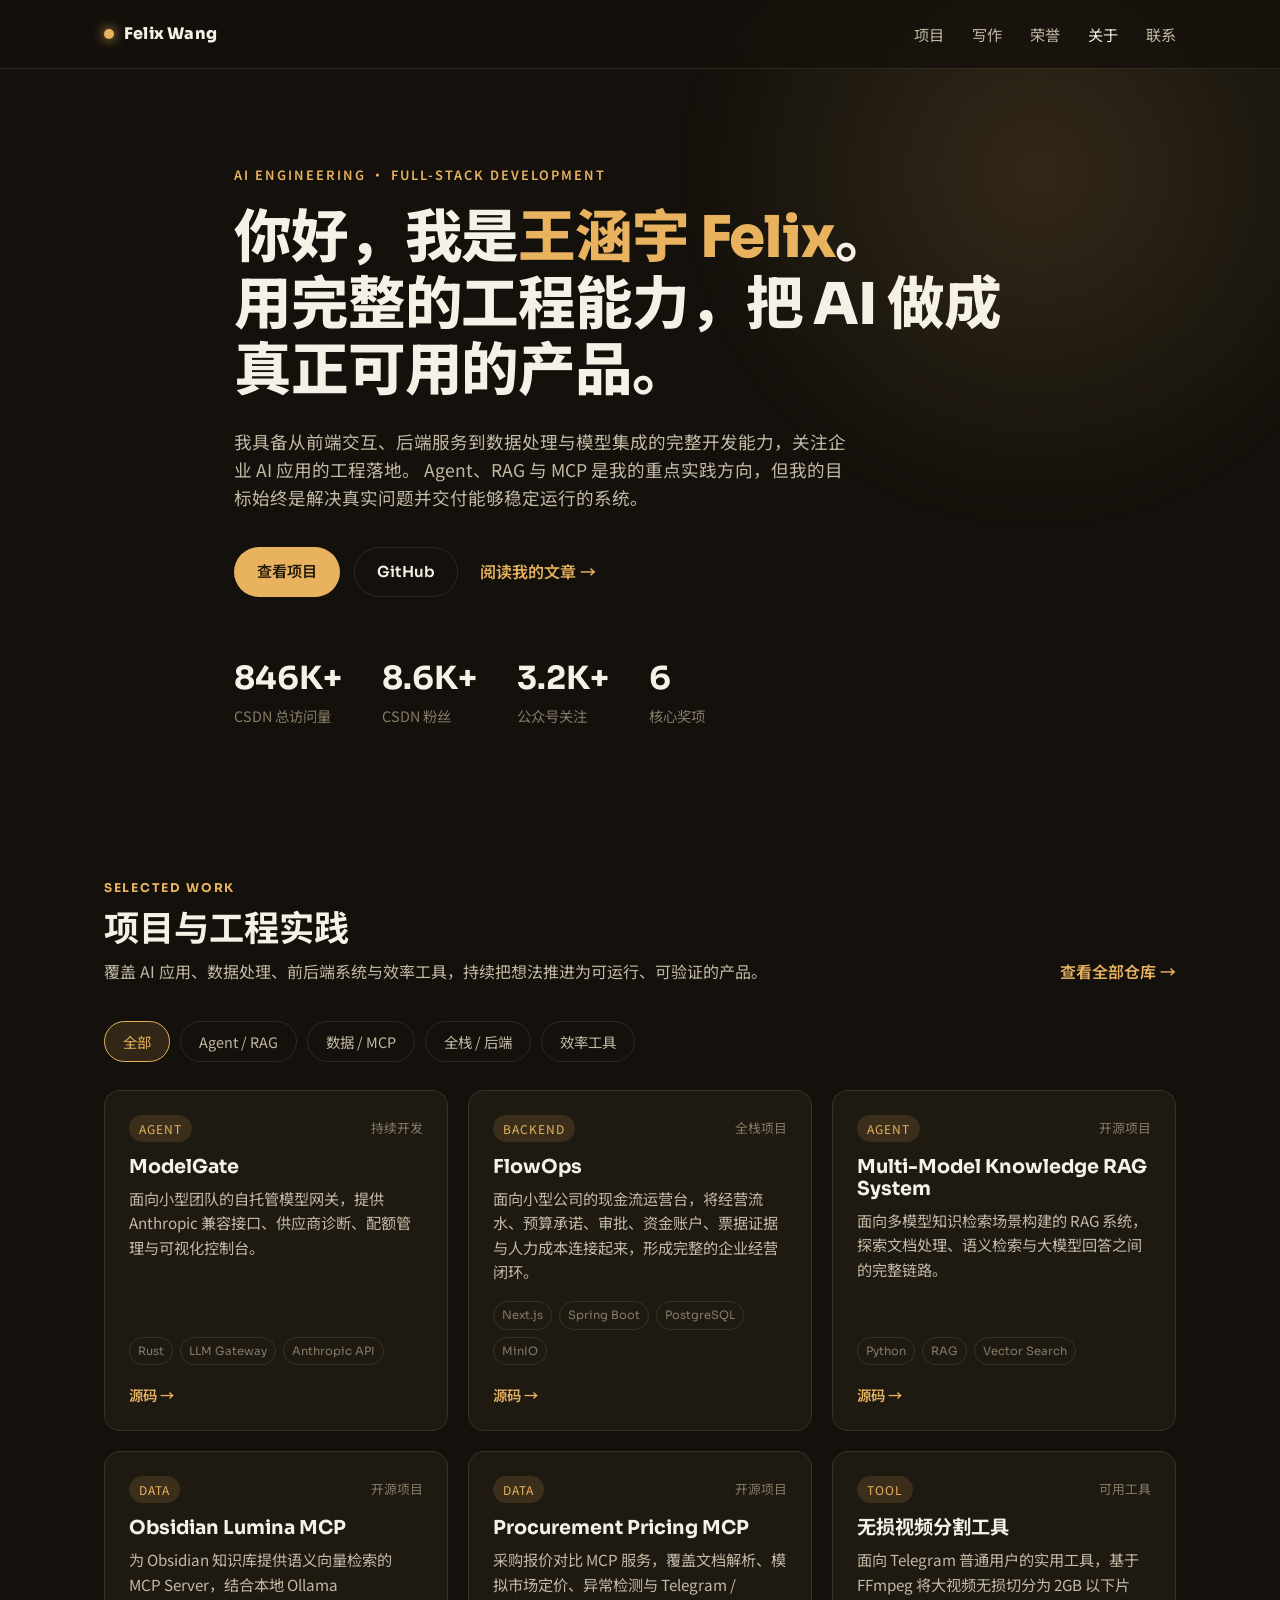
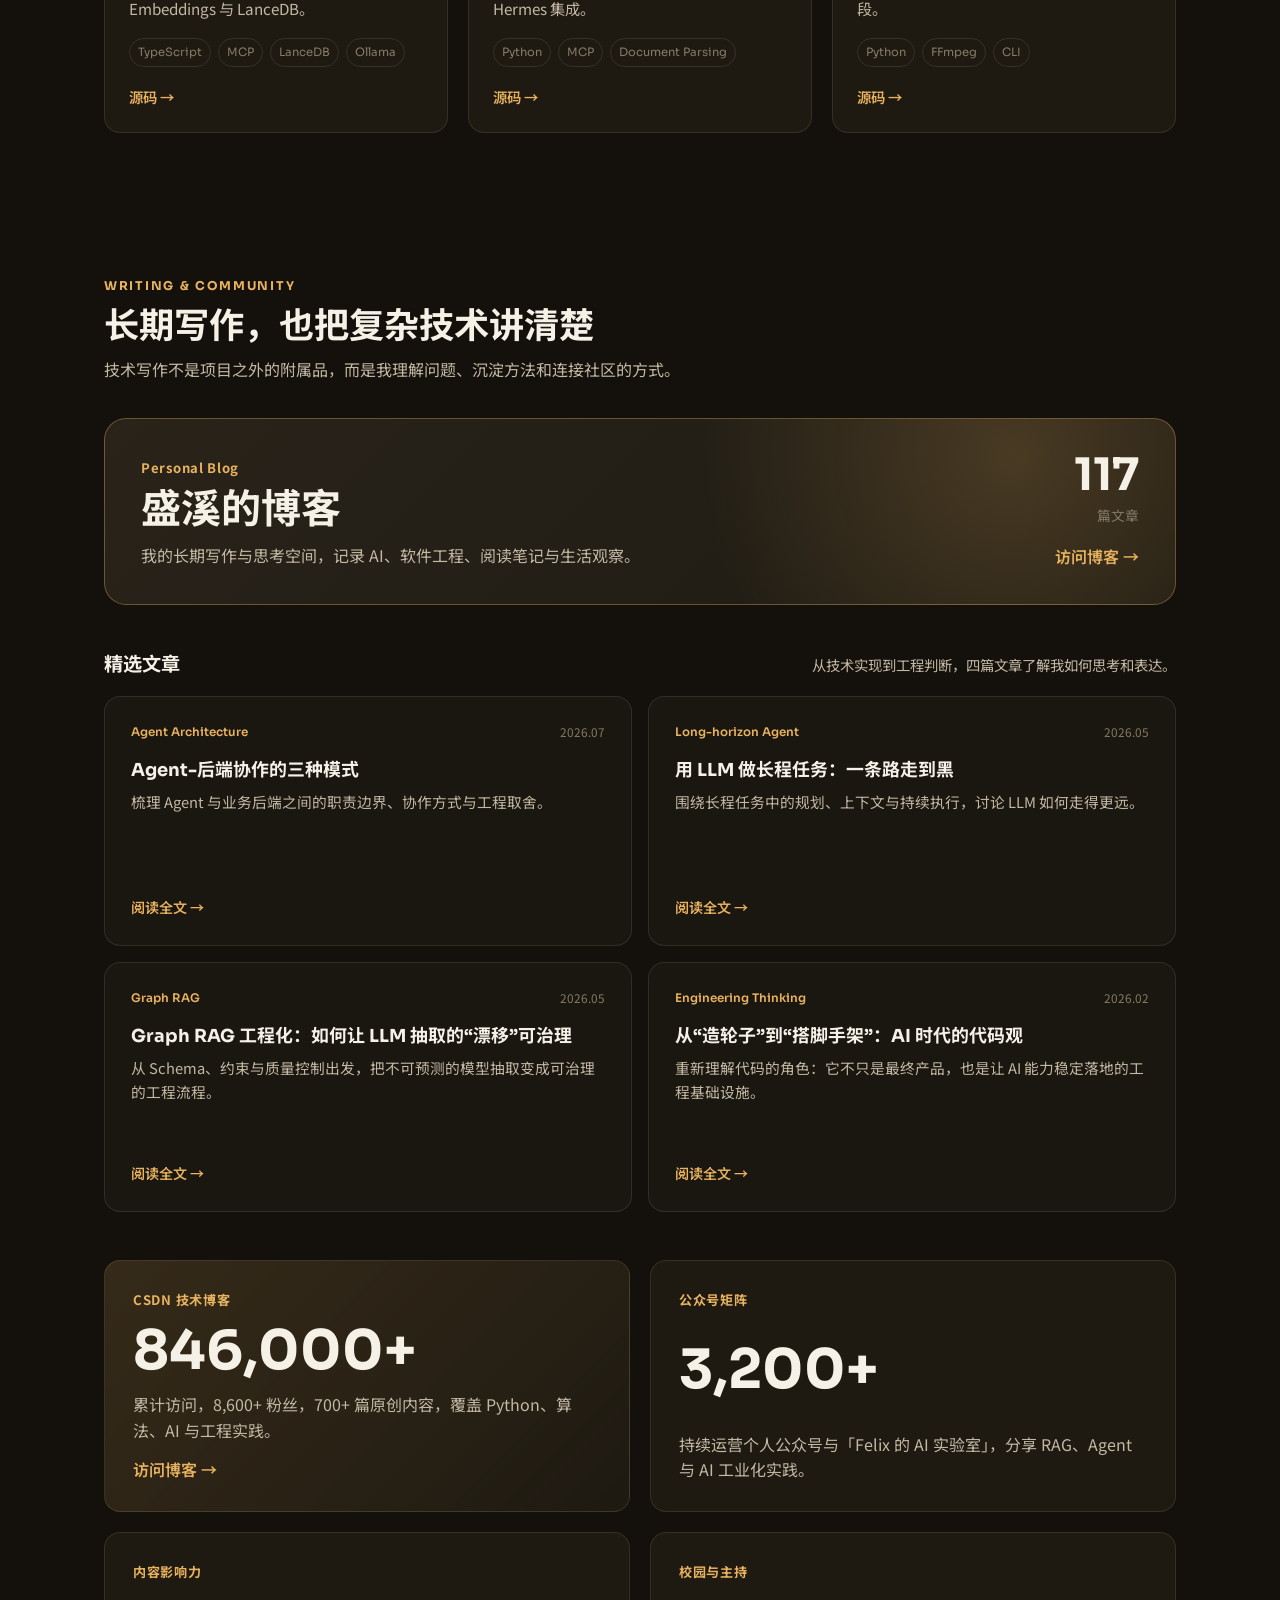
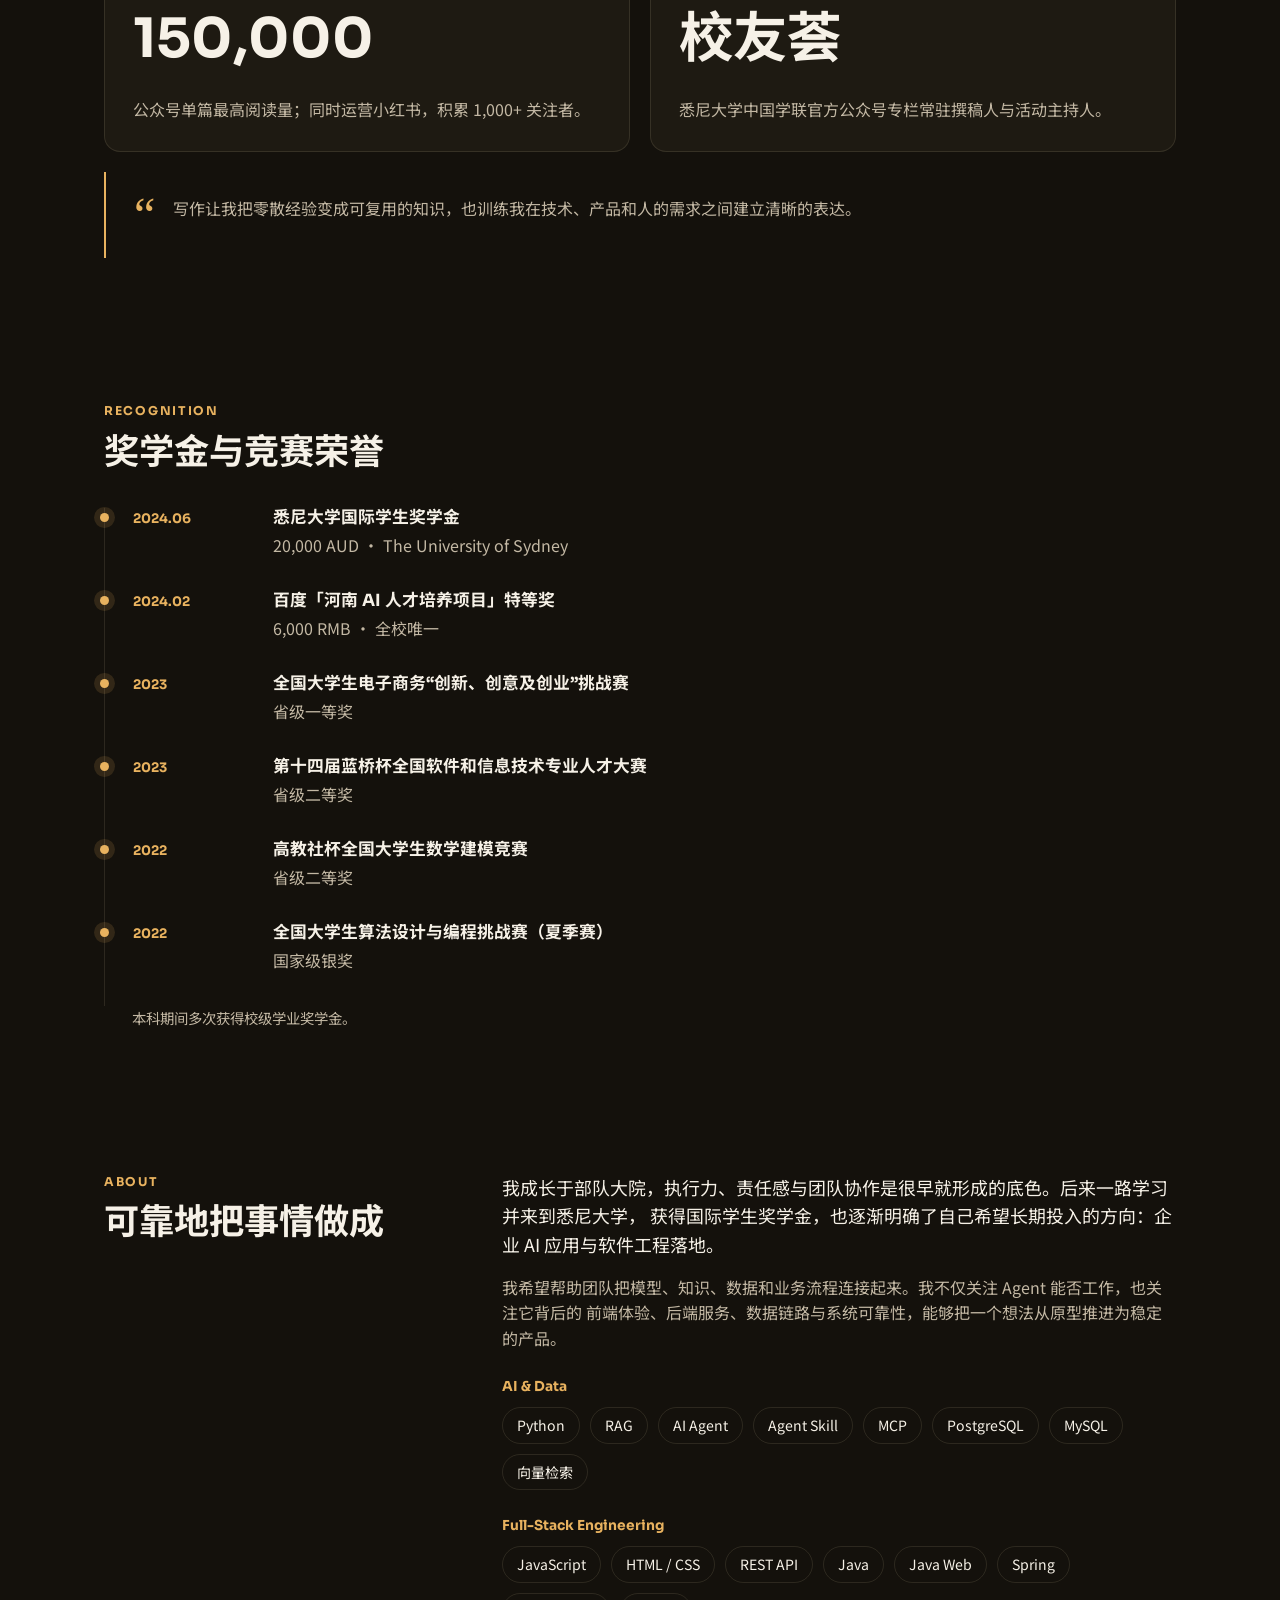
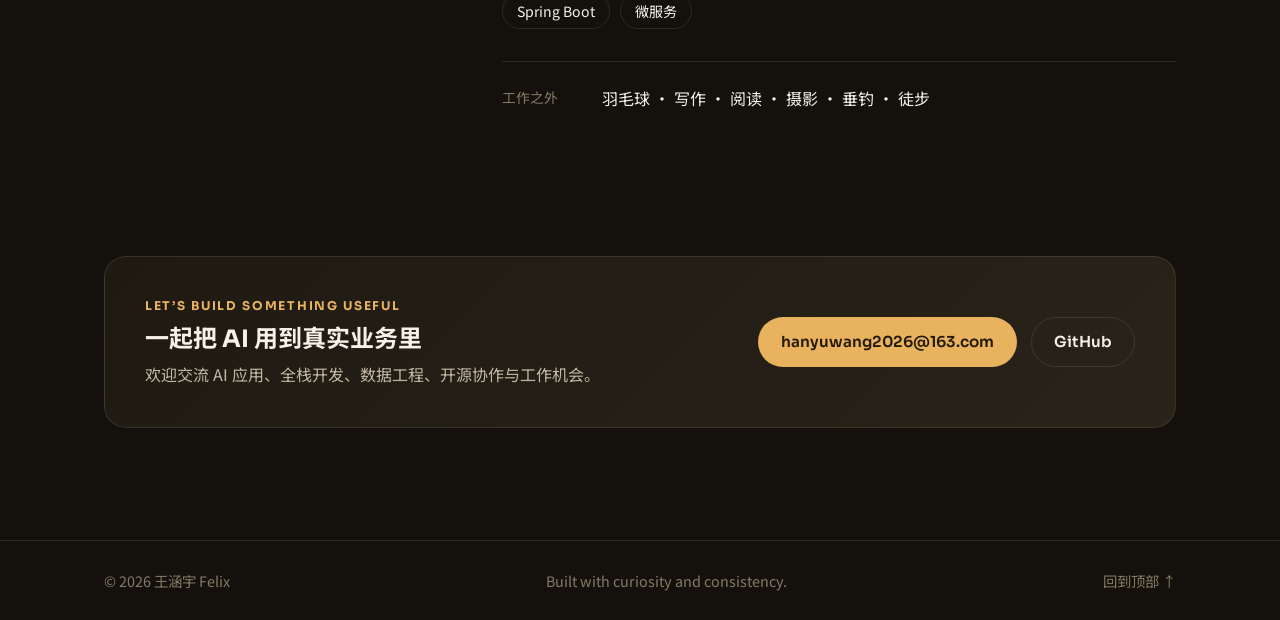
==== index.html @ 4cee93c0 "Create personal portfolio" ====
<!DOCTYPE html>
<html lang="zh-CN">
<head>
  <meta charset="UTF-8" />
  <meta name="viewport" content="width=device-width, initial-scale=1.0" />
  <title>王涵宇 Felix · AI 应用与全栈工程</title>
  <meta name="description" content="王涵宇（Felix）的个人作品集：以完整的前后端工程能力，将 AI、数据与业务需求落地为可靠、可用的产品。" />
  <meta name="color-scheme" content="dark" />
  <link rel="preconnect" href="https://fonts.googleapis.com" />
  <link rel="preconnect" href="https://fonts.gstatic.com" crossorigin />
  <link href="https://fonts.googleapis.com/css2?family=Sora:wght@400;600;700;800&family=Noto+Sans+SC:wght@400;500;700&display=swap" rel="stylesheet" />
  <link rel="stylesheet" href="styles.css" />
</head>

<body>
  <div class="bg-glow" aria-hidden="true"></div>

  <header class="site-header" id="top">
    <div class="container header-inner">
      <a class="brand" href="#top" aria-label="返回首页">
        <span class="brand-dot"></span>
        Felix Wang
      </a>
      <nav class="nav" id="nav">
        <a href="#projects" data-nav="projects">项目</a>
        <a href="#writing" data-nav="writing">写作</a>
        <a href="#awards" data-nav="awards">荣誉</a>
        <a href="#about" data-nav="about">关于</a>
        <a href="#contact" data-nav="contact">联系</a>
      </nav>
      <button class="nav-toggle" id="navToggle" aria-label="打开菜单" aria-expanded="false">
        <span></span><span></span><span></span>
      </button>
    </div>
  </header>

  <main>
    <section class="hero container">
      <p class="eyebrow">AI Engineering · Full-Stack Development</p>
      <h1 class="hero-title">
        你好，我是<span class="accent">王涵宇 Felix</span>。<br />
        用完整的工程能力，把 AI 做成真正可用的产品。
      </h1>
      <p class="hero-sub">
        我具备从前端交互、后端服务到数据处理与模型集成的完整开发能力，关注企业 AI 应用的工程落地。
        Agent、RAG 与 MCP 是我的重点实践方向，但我的目标始终是解决真实问题并交付能够稳定运行的系统。
      </p>
      <div class="hero-actions">
        <a class="btn btn-primary" href="#projects">查看项目</a>
        <a class="btn btn-ghost" href="https://github.com/felix-windsor" target="_blank" rel="noopener">GitHub</a>
        <a class="text-link" href="#writing">阅读我的文章 →</a>
      </div>
      <ul class="stats" data-profile-stats></ul>
    </section>

    <section class="section container" id="projects">
      <div class="section-head section-head-split">
        <div>
          <p class="section-kicker">Selected Work</p>
          <h2>项目与工程实践</h2>
          <p>覆盖 AI 应用、数据处理、前后端系统与效率工具，持续把想法推进为可运行、可验证的产品。</p>
        </div>
        <a class="text-link" href="https://github.com/felix-windsor?tab=repositories" target="_blank" rel="noopener">查看全部仓库 →</a>
      </div>
      <div class="filters" id="filters">
        <button class="filter is-active" data-filter="all">全部</button>
        <button class="filter" data-filter="agent">Agent / RAG</button>
        <button class="filter" data-filter="data">数据 / MCP</button>
        <button class="filter" data-filter="backend">全栈 / 后端</button>
        <button class="filter" data-filter="tool">效率工具</button>
      </div>
      <div class="project-grid" data-project-grid></div>
    </section>

    <section class="section container" id="writing">
      <div class="section-head">
        <p class="section-kicker">Writing & Community</p>
        <h2>长期写作，也把复杂技术讲清楚</h2>
        <p>技术写作不是项目之外的附属品，而是我理解问题、沉淀方法和连接社区的方式。</p>
      </div>
      <a class="blog-home-card" href="https://shengxi.xyz" target="_blank" rel="noopener">
        <div>
          <span class="impact-label">Personal Blog</span>
          <h3>盛溪的博客</h3>
          <p>我的长期写作与思考空间，记录 AI、软件工程、阅读笔记与生活观察。</p>
        </div>
        <div class="blog-home-meta">
          <strong>117</strong>
          <span>篇文章</span>
          <span class="text-link">访问博客 →</span>
        </div>
      </a>

      <div class="selected-writing">
        <div class="selected-writing-head">
          <h3>精选文章</h3>
          <p>从技术实现到工程判断，四篇文章了解我如何思考和表达。</p>
        </div>
        <div class="article-grid">
          <a class="article-card" href="https://shengxi.xyz/article/Agent-%E5%90%8E%E7%AB%AF%E5%8D%8F%E4%BD%9C%E7%9A%84%E4%B8%89%E7%A7%8D%E6%A8%A1%E5%BC%8F" target="_blank" rel="noopener">
            <div class="article-meta"><span>Agent Architecture</span><time>2026.07</time></div>
            <h3>Agent-后端协作的三种模式</h3>
            <p>梳理 Agent 与业务后端之间的职责边界、协作方式与工程取舍。</p>
            <span class="text-link">阅读全文 →</span>
          </a>
          <a class="article-card" href="https://shengxi.xyz/article/%E7%94%A8%20LLM%20%E5%81%9A%E9%95%BF%E7%A8%8B%E4%BB%BB%E5%8A%A1%EF%BC%9A%E4%B8%80%E6%9D%A1%E8%B7%AF%E8%B5%B0%E5%88%B0%E9%BB%91" target="_blank" rel="noopener">
            <div class="article-meta"><span>Long-horizon Agent</span><time>2026.05</time></div>
            <h3>用 LLM 做长程任务：一条路走到黑</h3>
            <p>围绕长程任务中的规划、上下文与持续执行，讨论 LLM 如何走得更远。</p>
            <span class="text-link">阅读全文 →</span>
          </a>
          <a class="article-card" href="https://shengxi.xyz/article/Graph%20RAG%20%E5%B7%A5%E7%A8%8B%E5%8C%96%EF%BD%9C%E5%A6%82%E4%BD%95%E8%AE%A9%20LLM%20%E6%8A%BD%E5%8F%96%E7%9A%84%22%E6%BC%82%E7%A7%BB%22%E5%8F%AF%E6%B2%BB%E7%90%86" target="_blank" rel="noopener">
            <div class="article-meta"><span>Graph RAG</span><time>2026.05</time></div>
            <h3>Graph RAG 工程化：如何让 LLM 抽取的“漂移”可治理</h3>
            <p>从 Schema、约束与质量控制出发，把不可预测的模型抽取变成可治理的工程流程。</p>
            <span class="text-link">阅读全文 →</span>
          </a>
          <a class="article-card" href="https://shengxi.xyz/article/%E4%BB%8E%22%E9%80%A0%E8%BD%AE%E5%AD%90%22%E5%88%B0%22%E6%90%AD%E8%84%9A%E6%89%8B%E6%9E%B6%22%EF%BC%9AAI%20%E6%97%B6%E4%BB%A3%E4%B8%8B%E6%88%91%E5%AF%B9%E4%BB%A3%E7%A0%81%E6%9C%AC%E8%B4%A8%E7%9A%84%E8%AE%A4%E7%9F%A5%E9%87%8D%E6%9E%84" target="_blank" rel="noopener">
            <div class="article-meta"><span>Engineering Thinking</span><time>2026.02</time></div>
            <h3>从“造轮子”到“搭脚手架”：AI 时代的代码观</h3>
            <p>重新理解代码的角色：它不只是最终产品，也是让 AI 能力稳定落地的工程基础设施。</p>
            <span class="text-link">阅读全文 →</span>
          </a>
        </div>
      </div>

      <div class="impact-grid">
        <a class="impact-card featured" href="https://blog.csdn.net/m0_62574889" target="_blank" rel="noopener">
          <span class="impact-label">CSDN 技术博客</span>
          <strong>846,000+</strong>
          <p>累计访问，8,600+ 粉丝，700+ 篇原创内容，覆盖 Python、算法、AI 与工程实践。</p>
          <span class="text-link">访问博客 →</span>
        </a>
        <article class="impact-card">
          <span class="impact-label">公众号矩阵</span>
          <strong>3,200+</strong>
          <p>持续运营个人公众号与「Felix 的 AI 实验室」，分享 RAG、Agent 与 AI 工业化实践。</p>
        </article>
        <article class="impact-card">
          <span class="impact-label">内容影响力</span>
          <strong>150,000</strong>
          <p>公众号单篇最高阅读量；同时运营小红书，积累 1,000+ 关注者。</p>
        </article>
        <article class="impact-card">
          <span class="impact-label">校园与主持</span>
          <strong>校友荟</strong>
          <p>悉尼大学中国学联官方公众号专栏常驻撰稿人与活动主持人。</p>
        </article>
      </div>
      <div class="note-card">
        <span class="note-mark">“</span>
        <p>写作让我把零散经验变成可复用的知识，也训练我在技术、产品和人的需求之间建立清晰的表达。</p>
      </div>
    </section>

    <section class="section container" id="awards">
      <div class="section-head">
        <p class="section-kicker">Recognition</p>
        <h2>奖学金与竞赛荣誉</h2>
      </div>
      <ol class="timeline">
        <li>
          <time>2024.06</time>
          <div><h3>悉尼大学国际学生奖学金</h3><p>20,000 AUD · The University of Sydney</p></div>
        </li>
        <li>
          <time>2024.02</time>
          <div><h3>百度「河南 AI 人才培养项目」特等奖</h3><p>6,000 RMB · 全校唯一</p></div>
        </li>
        <li>
          <time>2023</time>
          <div><h3>全国大学生电子商务“创新、创意及创业”挑战赛</h3><p>省级一等奖</p></div>
        </li>
        <li>
          <time>2023</time>
          <div><h3>第十四届蓝桥杯全国软件和信息技术专业人才大赛</h3><p>省级二等奖</p></div>
        </li>
        <li>
          <time>2022</time>
          <div><h3>高教社杯全国大学生数学建模竞赛</h3><p>省级二等奖</p></div>
        </li>
        <li>
          <time>2022</time>
          <div><h3>全国大学生算法设计与编程挑战赛（夏季赛）</h3><p>国家级银奖</p></div>
        </li>
      </ol>
      <p class="timeline-footnote">本科期间多次获得校级学业奖学金。</p>
    </section>

    <section class="section container" id="about">
      <div class="about-layout">
        <div class="section-head about-heading">
          <p class="section-kicker">About</p>
          <h2>可靠地把事情做成</h2>
        </div>
        <div class="about-body">
          <p class="about-lead">
            我成长于部队大院，执行力、责任感与团队协作是很早就形成的底色。后来一路学习并来到悉尼大学，
            获得国际学生奖学金，也逐渐明确了自己希望长期投入的方向：企业 AI 应用与软件工程落地。
          </p>
          <p>
            我希望帮助团队把模型、知识、数据和业务流程连接起来。我不仅关注 Agent 能否工作，也关注它背后的
            前端体验、后端服务、数据链路与系统可靠性，能够把一个想法从原型推进为稳定的产品。
          </p>
          <div class="skill-group">
            <h3>AI & Data</h3>
            <ul class="tags">
              <li>Python</li><li>RAG</li><li>AI Agent</li><li>Agent Skill</li><li>MCP</li>
              <li>PostgreSQL</li><li>MySQL</li><li>向量检索</li>
            </ul>
          </div>
          <div class="skill-group">
            <h3>Full-Stack Engineering</h3>
            <ul class="tags">
              <li>JavaScript</li><li>HTML / CSS</li><li>REST API</li><li>Java</li><li>Java Web</li>
              <li>Spring</li><li>Spring Boot</li><li>微服务</li>
            </ul>
          </div>
          <div class="hobbies">
            <span>工作之外</span>
            <p>羽毛球 · 写作 · 阅读 · 摄影 · 垂钓 · 徒步</p>
          </div>
        </div>
      </div>
    </section>

    <section class="section container" id="contact">
      <div class="contact-card">
        <div>
          <p class="section-kicker">Let’s build something useful</p>
          <h2>一起把 AI 用到真实业务里</h2>
          <p>欢迎交流 AI 应用、全栈开发、数据工程、开源协作与工作机会。</p>
        </div>
        <div class="contact-actions">
          <button class="btn btn-primary" data-copy="hanyuwang2026@163.com">hanyuwang2026@163.com</button>
          <a class="btn btn-ghost" href="https://github.com/felix-windsor" target="_blank" rel="noopener">GitHub</a>
        </div>
      </div>
    </section>
  </main>

  <footer class="site-footer">
    <div class="container">
      <span>© <span id="year"></span> 王涵宇 Felix</span>
      <span>Built with curiosity and consistency.</span>
      <a href="#top">回到顶部 ↑</a>
    </div>
  </footer>
  <script src="data/content.js"></script>
  <script src="script.js"></script>
</body>
</html>
---- styles.css ----
/* ============================================================
   样式表 styles.css  ·  暖炭黑 + 琥珀金 主题
   ------------------------------------------------------------
   想换主色？只改 :root 里的 --accent 一处即可，全站跟着变。
   结构：
     1. 设计令牌（CSS 变量）
     2. 基础重置
     3. 布局容器
     4. 顶部导航
     5. Hero 首屏
     6. 通用区块 / 按钮
     7. 项目卡片 + 筛选
     8. 关于 / 联系 / 页脚
     9. 载入动画 + 响应式
   ============================================================ */

/* ---------- 1. 设计令牌 ---------- */
:root {
  /* 背景：暖炭黑三层，越往上越亮 */
  --bg:        #14110c;
  --surface:   #1e1a12;
  --surface-2: #29231a;

  /* 文字：偏暖的中性色 */
  --text:   #f6f1e7;
  --muted:  #c3b8a4;
  --faint:  #857a66;

  /* 主色：琥珀金（想换风格改这两行就行，比如靛紫 #a78bfa / 森绿 #4ade80） */
  --accent:      #e8b25f;
  --accent-hi:   #f5cd8a;   /* 悬停时更亮的金 */
  --accent-soft: rgba(232, 178, 95, 0.14);
  --on-accent:   #241a08;   /* 金色按钮上的深色文字 */

  /* 次强调：暖砖红，做点缀 */
  --rose: #e07a5f;

  /* 描边 */
  --border: rgba(230, 210, 170, 0.12);

  /* 圆角 */
  --r-sm: 10px;
  --r-md: 16px;
  --r-lg: 22px;

  /* 统一动画曲线 */
  --ease: cubic-bezier(0.22, 1, 0.36, 1);
  --dur: 260ms;

  --max: 1120px;

  --font-display: "Sora", "Noto Sans SC", sans-serif;
  --font-body: "Noto Sans SC", "Sora", system-ui, sans-serif;
}

/* ---------- 2. 基础重置 ---------- */
* { box-sizing: border-box; margin: 0; padding: 0; }

html { scroll-behavior: smooth; }

body {
  font-family: var(--font-body);
  background: var(--bg);
  color: var(--text);
  line-height: 1.6;
  -webkit-font-smoothing: antialiased;
  overflow-x: hidden;
}

a { color: inherit; text-decoration: none; }
h1, h2, h3 { font-family: var(--font-display); line-height: 1.15; font-weight: 700; }
button { font: inherit; }
code {
  font-family: ui-monospace, "SF Mono", Menlo, monospace;
  background: var(--surface-2);
  padding: 2px 7px;
  border-radius: 6px;
  font-size: 0.85em;
  color: var(--accent);
}

/* 背景发光装饰：一团暖金渐变浮在右上，营造氛围 */
.bg-glow {
  position: fixed;
  top: -25%;
  right: -12%;
  left: auto;
  width: 62vw;
  height: 62vw;
  background: radial-gradient(circle, rgba(232, 178, 95, 0.15), transparent 62%);
  pointer-events: none;
  z-index: -1;
  filter: blur(20px);
}

/* ---------- 3. 布局容器 ---------- */
.container {
  width: 100%;
  max-width: var(--max);
  margin: 0 auto;
  padding-left: 24px;
  padding-right: 24px;
}

/* ---------- 4. 顶部导航 ---------- */
.site-header {
  position: sticky;
  top: 0;
  z-index: 50;
  backdrop-filter: blur(12px);
  background: rgba(20, 17, 12, 0.72);
  border-bottom: 1px solid var(--border);
}
.header-inner {
  display: flex;
  align-items: center;
  justify-content: space-between;
  height: 68px;
}
.brand {
  display: inline-flex;
  align-items: center;
  gap: 10px;
  font-family: var(--font-display);
  font-weight: 800;
  letter-spacing: 0.2px;
}
.brand-dot {
  width: 10px; height: 10px;
  border-radius: 50%;
  background: var(--accent);
  box-shadow: 0 0 12px var(--accent);
}
.nav { display: flex; gap: 28px; }
.nav a {
  color: var(--muted);
  font-size: 0.95rem;
  transition: color var(--dur) var(--ease);
}
.nav a:hover,
.nav a.is-active { color: var(--text); }

.nav-toggle {
  display: none;
  flex-direction: column;
  gap: 5px;
  background: none;
  border: 0;
  cursor: pointer;
  padding: 6px;
}
.nav-toggle span {
  width: 24px; height: 2px;
  background: var(--text);
  transition: var(--dur) var(--ease);
}

/* ---------- 5. Hero 首屏 ---------- */
.hero {
  padding-top: 96px;
  padding-bottom: 80px;
  max-width: 860px;
}
.eyebrow {
  color: var(--accent);
  font-weight: 600;
  letter-spacing: 2px;
  text-transform: uppercase;
  font-size: 0.8rem;
  margin-bottom: 20px;
}
.hero-title {
  font-size: clamp(2.2rem, 6vw, 3.6rem);
  font-weight: 800;
  letter-spacing: -0.02em;
}
.hero-title .accent { color: var(--accent); }
.hero-sub {
  color: var(--muted);
  font-size: 1.1rem;
  margin: 24px 0 34px;
  max-width: 620px;
}
.hero-actions { display: flex; gap: 14px; flex-wrap: wrap; }
.hero-actions .text-link { align-self: center; margin-left: 8px; }

/* 统计数字条 */
.stats {
  list-style: none;
  display: flex;
  gap: 40px;
  margin-top: 56px;
  flex-wrap: wrap;
}
.stats li { display: flex; flex-direction: column; }
.stats .num {
  font-family: var(--font-display);
  font-size: 2rem;
  font-weight: 700;
  color: var(--text);
}
.stats .label { color: var(--faint); font-size: 0.9rem; }

/* ---------- 6. 通用区块 / 按钮 ---------- */
.section { padding: 72px 24px; }
.section-head { margin-bottom: 36px; }
.section-head h2 { font-size: clamp(1.6rem, 4vw, 2.2rem); }
.section-head p { color: var(--muted); margin-top: 10px; }
.section-kicker {
  color: var(--accent) !important;
  font-family: var(--font-display);
  font-size: 0.76rem;
  font-weight: 700;
  letter-spacing: 1.7px;
  text-transform: uppercase;
  margin: 0 0 10px !important;
}
.section-head-split {
  display: flex;
  align-items: end;
  justify-content: space-between;
  gap: 28px;
}
.text-link {
  color: var(--accent);
  font-weight: 600;
  white-space: nowrap;
  transition: color var(--dur) var(--ease);
}
.text-link:hover { color: var(--accent-hi); }

.btn {
  display: inline-flex;
  align-items: center;
  justify-content: center;
  padding: 12px 22px;
  border-radius: 999px;
  font-family: var(--font-display);
  font-weight: 600;
  font-size: 0.95rem;
  cursor: pointer;
  border: 1px solid transparent;
  transition: transform var(--dur) var(--ease), background var(--dur) var(--ease), border-color var(--dur) var(--ease);
}
.btn:hover { transform: translateY(-2px); }
.btn-primary { background: var(--accent); color: var(--on-accent); }
.btn-primary:hover { background: var(--accent-hi); }
.btn-ghost { border-color: var(--border); color: var(--text); }
.btn-ghost:hover { border-color: var(--accent); color: var(--accent); }

/* ---------- 7. 项目卡片 + 筛选 ---------- */
.filters {
  display: flex;
  gap: 10px;
  flex-wrap: wrap;
  margin-bottom: 28px;
}
.filter {
  padding: 8px 18px;
  border-radius: 999px;
  background: transparent;
  border: 1px solid var(--border);
  color: var(--muted);
  font-family: var(--font-body);
  font-size: 0.9rem;
  cursor: pointer;
  transition: var(--dur) var(--ease);
}
.filter:hover { color: var(--text); border-color: var(--accent); }
.filter.is-active {
  background: var(--accent-soft);
  border-color: var(--accent);
  color: var(--accent);
}

.project-grid {
  display: grid;
  grid-template-columns: repeat(3, 1fr);
  gap: 20px;
}

.card {
  display: flex;
  flex-direction: column;
  background: var(--surface);
  border: 1px solid var(--border);
  border-radius: var(--r-md);
  padding: 24px;
  transition: transform var(--dur) var(--ease), border-color var(--dur) var(--ease), box-shadow var(--dur) var(--ease);
}
.card:hover {
  transform: translateY(-4px);
  border-color: rgba(232, 178, 95, 0.45);
  box-shadow: 0 12px 32px rgba(0, 0, 0, 0.4);
}
.card-top {
  display: flex;
  justify-content: space-between;
  align-items: center;
  margin-bottom: 14px;
}
.card-cat {
  font-size: 0.75rem;
  letter-spacing: 1px;
  text-transform: uppercase;
  color: var(--accent);
  background: var(--accent-soft);
  padding: 4px 10px;
  border-radius: 999px;
}
.card-status { font-size: 0.8rem; color: var(--faint); }
.card h3 { font-size: 1.2rem; margin-bottom: 8px; }
.card p { color: var(--muted); font-size: 0.95rem; flex-grow: 1; }
.card-stack {
  display: flex;
  flex-wrap: wrap;
  gap: 7px;
  list-style: none;
  margin-top: 18px;
}
.card-stack li {
  color: var(--faint);
  font-family: var(--font-display);
  font-size: 0.72rem;
  border: 1px solid var(--border);
  border-radius: 999px;
  padding: 4px 8px;
}
.card-links {
  display: flex;
  gap: 16px;
  margin-top: 18px;
  font-size: 0.9rem;
}
.card-links a {
  color: var(--accent);
  font-weight: 600;
  transition: color var(--dur) var(--ease);
}
.card-links a:hover { color: var(--accent-hi); }

.card.is-hidden { display: none; }

/* ---------- 8. 写作 / 荣誉 / 关于 / 联系 / 页脚 ---------- */
.blog-home-card {
  display: grid;
  grid-template-columns: 1fr auto;
  align-items: center;
  gap: 40px;
  margin-bottom: 48px;
  padding: 34px 36px;
  background:
    radial-gradient(circle at 85% 20%, rgba(232, 178, 95, 0.2), transparent 34%),
    linear-gradient(135deg, var(--surface-2), var(--surface));
  border: 1px solid rgba(232, 178, 95, 0.35);
  border-radius: var(--r-lg);
  transition: transform var(--dur) var(--ease), border-color var(--dur) var(--ease);
}
.blog-home-card:hover { transform: translateY(-3px); border-color: var(--accent); }
.blog-home-card h3 { font-size: clamp(1.7rem, 4vw, 2.5rem); margin: 8px 0 10px; }
.blog-home-card p { color: var(--muted); max-width: 650px; }
.blog-home-meta { display: grid; justify-items: end; min-width: 130px; }
.blog-home-meta strong { font-family: var(--font-display); font-size: 2.8rem; line-height: 1; }
.blog-home-meta > span:not(.text-link) { color: var(--faint); font-size: 0.86rem; margin: 6px 0 18px; }

.selected-writing { margin-bottom: 48px; }
.selected-writing-head {
  display: flex;
  align-items: end;
  justify-content: space-between;
  gap: 24px;
  margin-bottom: 20px;
}
.selected-writing-head h3 { font-size: 1.2rem; }
.selected-writing-head p { color: var(--muted); font-size: 0.9rem; }
.article-grid { display: grid; grid-template-columns: repeat(2, 1fr); gap: 16px; }
.article-card {
  display: flex;
  flex-direction: column;
  min-height: 250px;
  padding: 26px;
  background: rgba(30, 26, 18, 0.72);
  border: 1px solid var(--border);
  border-radius: var(--r-md);
  transition: transform var(--dur) var(--ease), border-color var(--dur) var(--ease);
}
.article-card:hover { transform: translateY(-3px); border-color: rgba(232, 178, 95, 0.5); }
.article-meta { display: flex; justify-content: space-between; gap: 14px; color: var(--faint); font-size: 0.74rem; }
.article-meta span { color: var(--accent); font-family: var(--font-display); font-weight: 600; }
.article-card h3 { font-size: 1.12rem; margin: 18px 0 10px; }
.article-card p { color: var(--muted); font-size: 0.92rem; flex-grow: 1; }
.article-card .text-link { margin-top: 22px; font-size: 0.88rem; }

.impact-grid {
  display: grid;
  grid-template-columns: repeat(2, 1fr);
  gap: 20px;
}
.impact-card {
  min-height: 220px;
  display: flex;
  flex-direction: column;
  justify-content: space-between;
  gap: 14px;
  padding: 28px;
  background: var(--surface);
  border: 1px solid var(--border);
  border-radius: var(--r-md);
  transition: transform var(--dur) var(--ease), border-color var(--dur) var(--ease);
}
.impact-card:hover { transform: translateY(-3px); border-color: rgba(232, 178, 95, 0.45); }
.impact-card.featured {
  background: linear-gradient(135deg, rgba(232, 178, 95, 0.16), var(--surface));
}
.impact-label { color: var(--accent); font-size: 0.82rem; font-weight: 700; letter-spacing: 0.7px; }
.impact-card strong { font-family: var(--font-display); font-size: clamp(2rem, 5vw, 3.4rem); line-height: 1; }
.impact-card p { color: var(--muted); }
.impact-card .text-link { margin-top: auto; }
.note-card {
  display: grid;
  grid-template-columns: auto 1fr;
  gap: 18px;
  align-items: start;
  margin-top: 20px;
  padding: 24px 28px;
  border-left: 2px solid var(--accent);
  color: var(--muted);
}
.note-mark { color: var(--accent); font-family: Georgia, serif; font-size: 3rem; line-height: 0.8; }

.timeline { list-style: none; max-width: 880px; }
.timeline li {
  display: grid;
  grid-template-columns: 110px 1fr;
  gap: 30px;
  position: relative;
  padding: 0 0 32px 28px;
  border-left: 1px solid var(--border);
}
.timeline li::before {
  content: "";
  position: absolute;
  left: -5px;
  top: 5px;
  width: 9px;
  height: 9px;
  border-radius: 50%;
  background: var(--accent);
  box-shadow: 0 0 0 6px var(--accent-soft);
}
.timeline time { color: var(--accent); font-family: var(--font-display); font-size: 0.82rem; font-weight: 700; }
.timeline h3 { font-size: 1.05rem; margin-bottom: 6px; }
.timeline p, .timeline-footnote { color: var(--muted); }
.timeline-footnote { font-size: 0.9rem; margin-left: 28px; }

.about-layout { display: grid; grid-template-columns: 0.75fr 1.55fr; gap: 72px; }
.about-heading { position: sticky; top: 112px; align-self: start; }
.about-body { max-width: 720px; }
.about-body p { color: var(--muted); margin-bottom: 16px; }
.about-body .about-lead { color: var(--text); font-size: 1.12rem; }
.skill-group { margin-top: 28px; }
.skill-group h3 { font-size: 0.86rem; color: var(--accent); margin-bottom: 12px; }
.tags {
  list-style: none;
  display: flex;
  gap: 10px;
  flex-wrap: wrap;
  margin-top: 8px;
}
.tags li {
  padding: 6px 14px;
  border: 1px solid var(--border);
  border-radius: 999px;
  font-size: 0.88rem;
  color: var(--text);
}
.hobbies {
  display: grid;
  grid-template-columns: 100px 1fr;
  margin-top: 32px;
  padding-top: 24px;
  border-top: 1px solid var(--border);
}
.hobbies span { color: var(--faint); font-size: 0.86rem; }
.hobbies p { color: var(--text); margin: 0; }

.contact-card {
  display: flex;
  justify-content: space-between;
  align-items: center;
  gap: 28px;
  flex-wrap: wrap;
  background: linear-gradient(135deg, var(--surface), var(--surface-2));
  border: 1px solid var(--border);
  border-radius: var(--r-lg);
  padding: 40px;
}
.contact-card h2 { margin-bottom: 8px; }
.contact-card p { color: var(--muted); }
.contact-actions { display: flex; gap: 14px; flex-wrap: wrap; }

.site-footer {
  border-top: 1px solid var(--border);
  padding: 28px 0;
  margin-top: 40px;
}
.site-footer .container {
  display: flex;
  justify-content: space-between;
  gap: 20px;
  color: var(--faint);
  font-size: 0.9rem;
}
.site-footer a:hover { color: var(--text); }

/* ---------- 9. 载入动画 + 响应式 ---------- */
@keyframes rise {
  from { opacity: 0; transform: translateY(16px); }
  to   { opacity: 1; transform: translateY(0); }
}
.hero > * { animation: rise 0.7s var(--ease) both; }
.hero .eyebrow    { animation-delay: 0.05s; }
.hero .hero-title { animation-delay: 0.15s; }
.hero .hero-sub   { animation-delay: 0.25s; }
.hero .hero-actions { animation-delay: 0.35s; }
.hero .stats      { animation-delay: 0.45s; }

@media (max-width: 900px) {
  .project-grid { grid-template-columns: repeat(2, 1fr); }
  .about-layout { grid-template-columns: 1fr; gap: 16px; }
  .about-heading { position: static; }
}

@media (max-width: 640px) {
  .nav {
    position: absolute;
    top: 68px; left: 0; right: 0;
    flex-direction: column;
    gap: 0;
    background: var(--surface);
    border-bottom: 1px solid var(--border);
    padding: 8px 24px;
    display: none;
  }
  .nav.is-open { display: flex; }
  .nav a { padding: 12px 0; }
  .nav-toggle { display: flex; }

  .project-grid { grid-template-columns: 1fr; }
  .impact-grid { grid-template-columns: 1fr; }
  .blog-home-card { grid-template-columns: 1fr; padding: 28px; }
  .blog-home-meta { justify-items: start; }
  .article-grid { grid-template-columns: 1fr; }
  .selected-writing-head { display: block; }
  .selected-writing-head p { margin-top: 8px; }
  .impact-card { min-height: 190px; }
  .section-head-split { display: block; }
  .section-head-split > .text-link { display: inline-block; margin-top: 18px; }
  .timeline li { grid-template-columns: 1fr; gap: 7px; padding-left: 22px; }
  .hobbies { grid-template-columns: 1fr; gap: 8px; }
  .contact-card { padding: 28px; }
  .stats { gap: 28px; }
  .hero-actions .text-link { width: 100%; margin: 4px 0 0; }
  .site-footer .container { flex-direction: column; }
}

@media (prefers-reduced-motion: reduce) {
  * { animation: none !important; transition: none !important; }
  html { scroll-behavior: auto; }
}
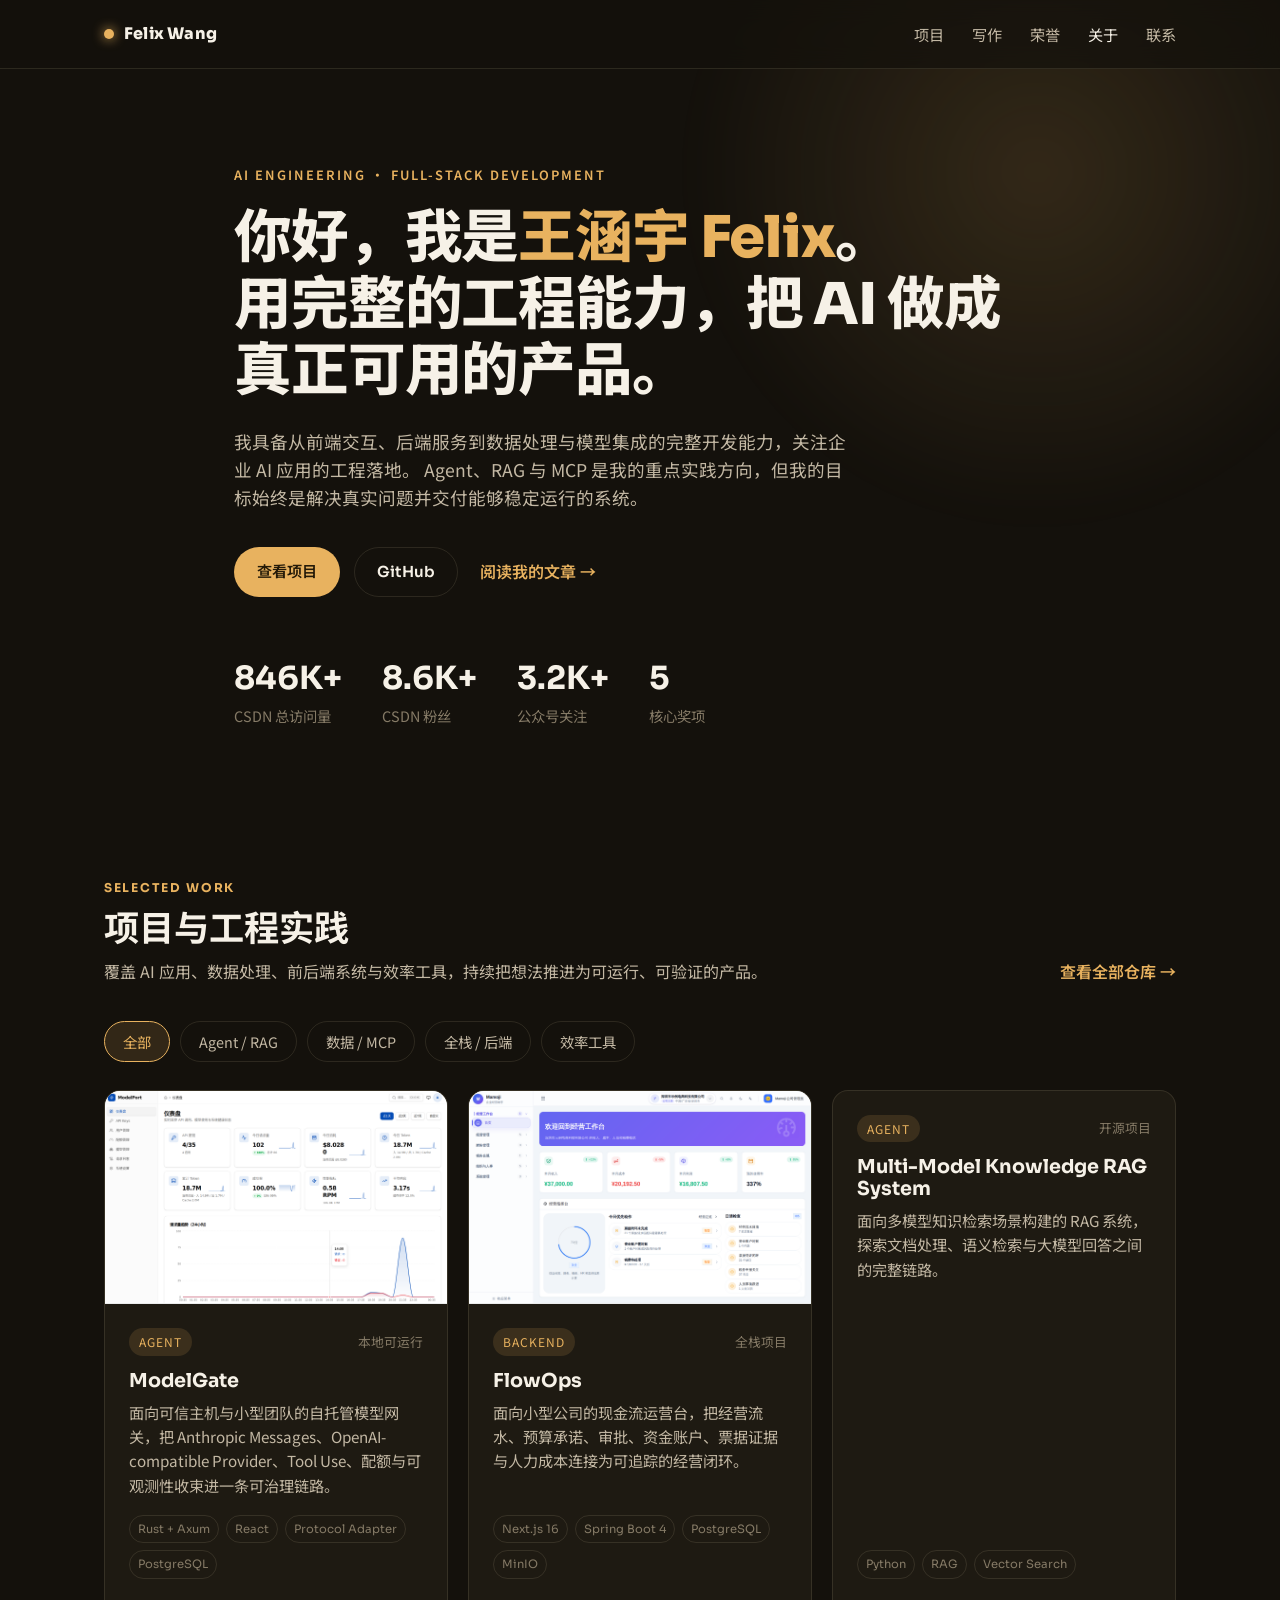
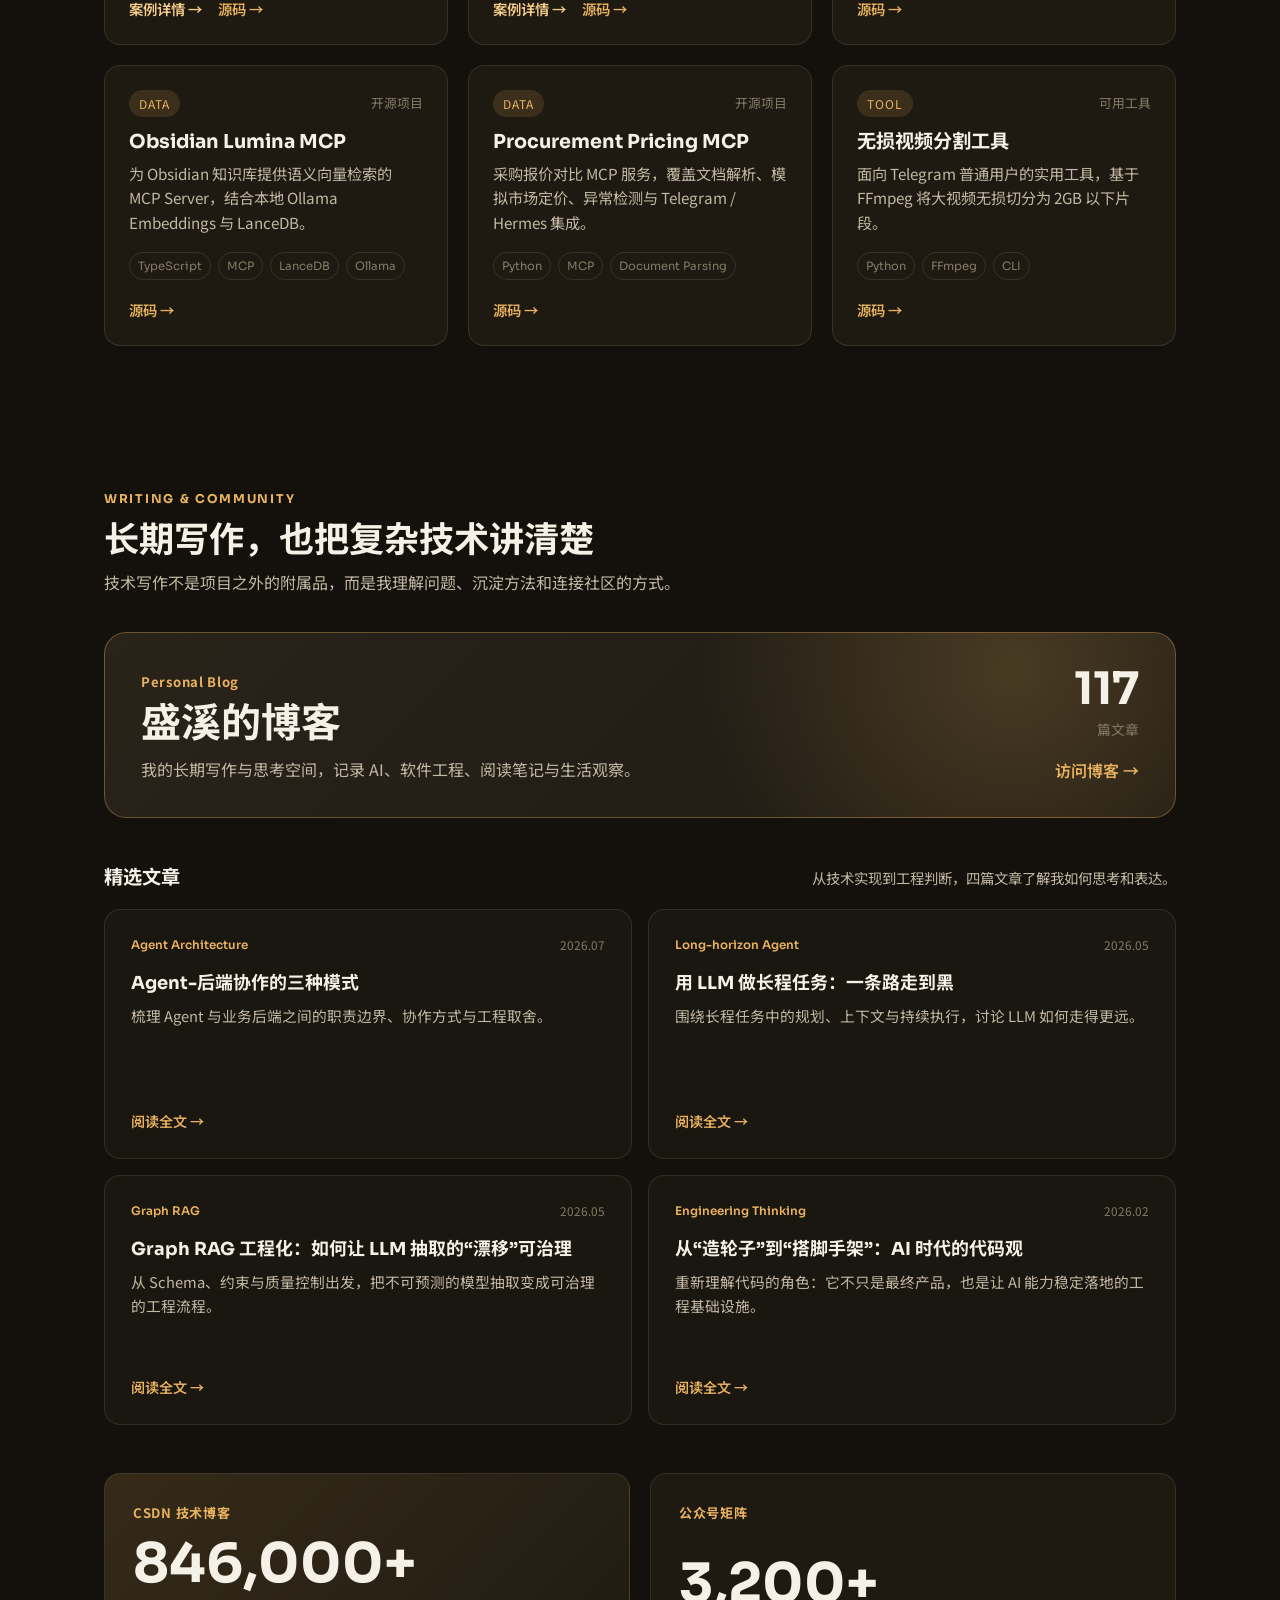
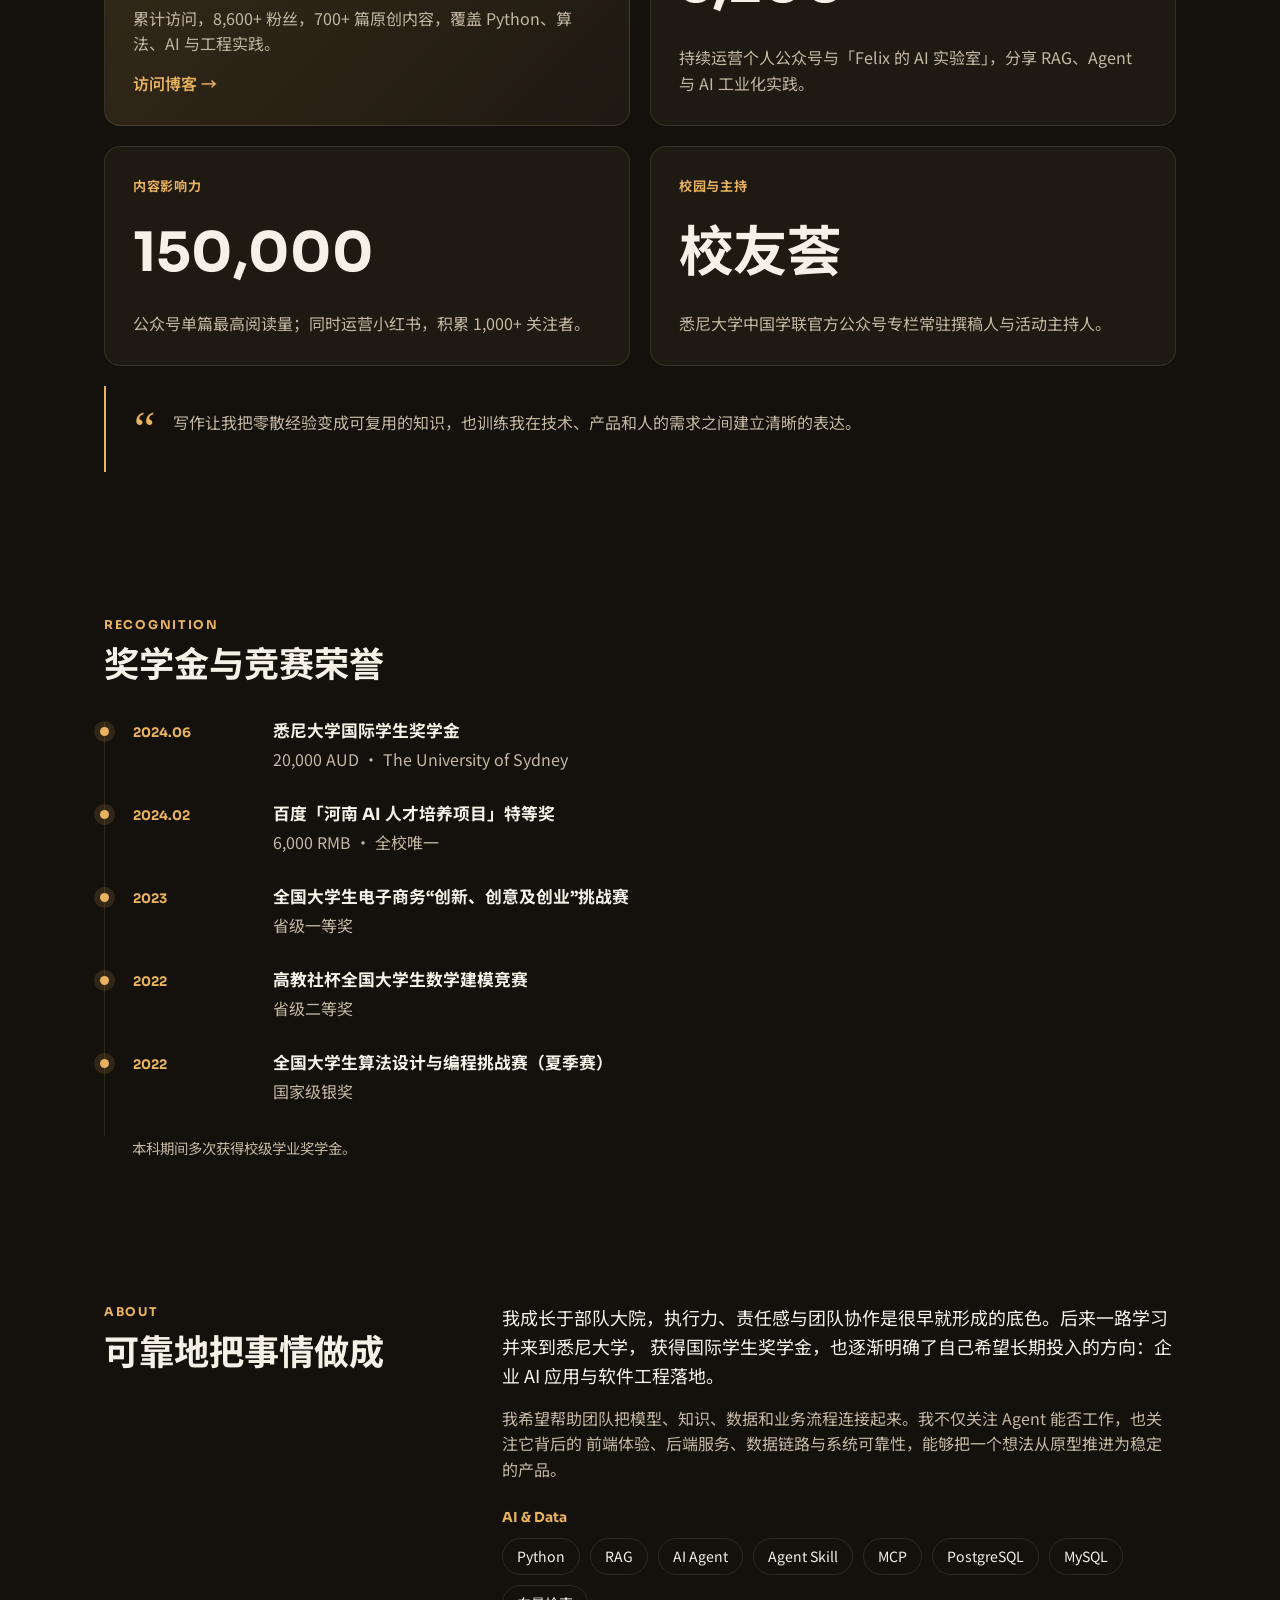
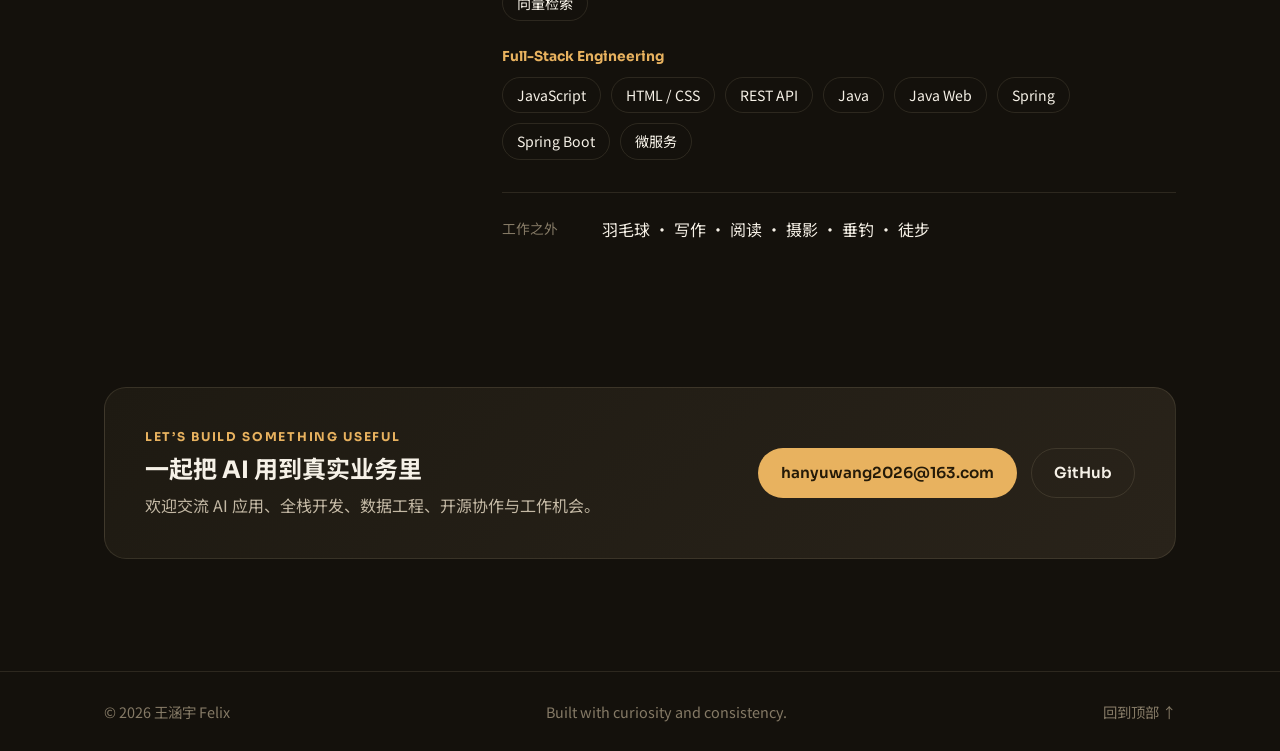
==== commit 0176a0f5: "Remove provincial Blue Bridge Cup award" ====
--- a/index.html
+++ b/index.html
@@ -170,10 +170,6 @@
         <li>
           <time>2023</time>
           <div><h3>全国大学生电子商务“创新、创意及创业”挑战赛</h3><p>省级一等奖</p></div>
-        </li>
-        <li>
-          <time>2023</time>
-          <div><h3>第十四届蓝桥杯全国软件和信息技术专业人才大赛</h3><p>省级二等奖</p></div>
         </li>
         <li>
           <time>2022</time>
--- a/styles.css
+++ b/styles.css
@@ -285,9 +285,31 @@
   background: var(--surface);
   border: 1px solid var(--border);
   border-radius: var(--r-md);
+  overflow: hidden;
+  transition: transform var(--dur) var(--ease), border-color var(--dur) var(--ease), box-shadow var(--dur) var(--ease);
+}
+.card-body {
+  display: flex;
+  flex: 1;
+  flex-direction: column;
   padding: 24px;
-  transition: transform var(--dur) var(--ease), border-color var(--dur) var(--ease), box-shadow var(--dur) var(--ease);
-}
+}
+.card-visual {
+  display: block;
+  aspect-ratio: 16 / 10;
+  overflow: hidden;
+  border-bottom: 1px solid var(--border);
+  background: #eceff5;
+}
+.card-visual img {
+  width: 100%;
+  height: 100%;
+  display: block;
+  object-fit: cover;
+  object-position: top left;
+  transition: transform 600ms var(--ease);
+}
+.card:hover .card-visual img { transform: scale(1.025); }
 .card:hover {
   transform: translateY(-4px);
   border-color: rgba(232, 178, 95, 0.45);
@@ -338,6 +360,7 @@
   transition: color var(--dur) var(--ease);
 }
 .card-links a:hover { color: var(--accent-hi); }
+.card-links .case-link { color: var(--accent-hi); }
 
 .card.is-hidden { display: none; }
 
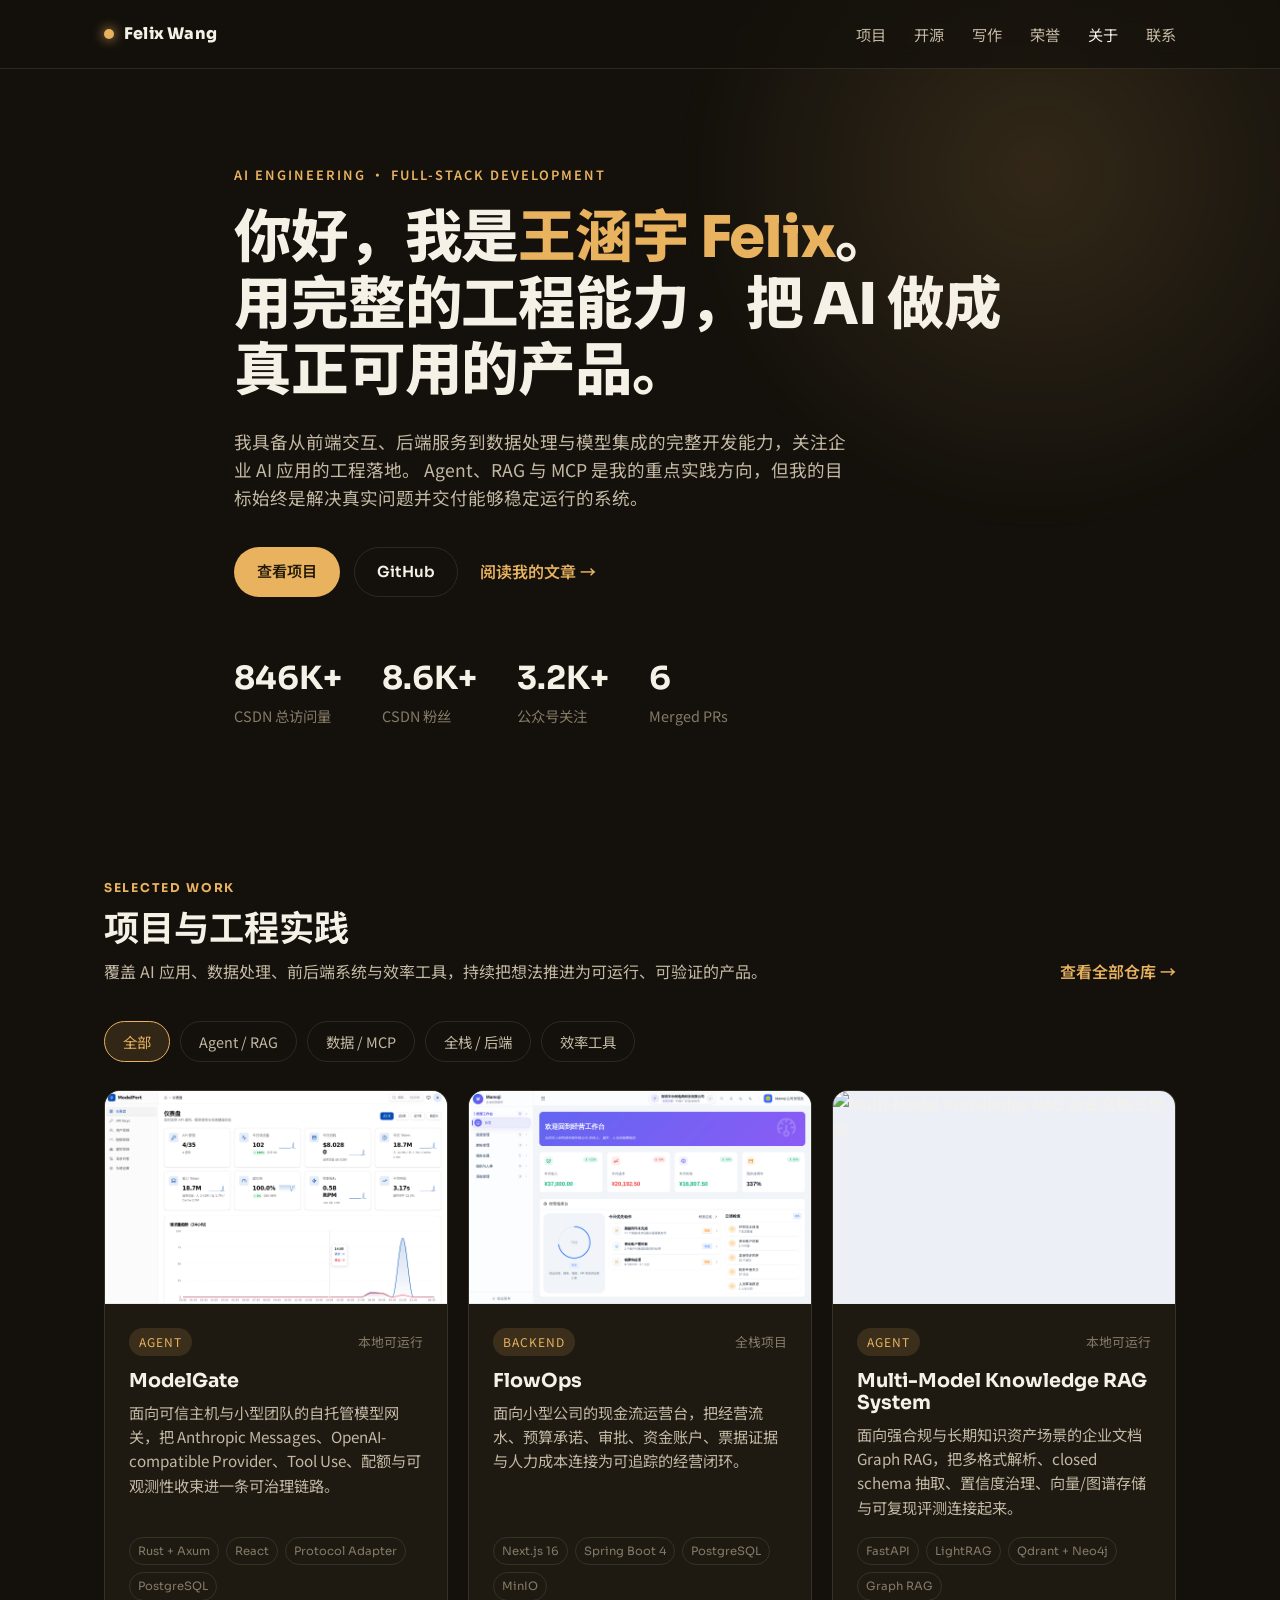
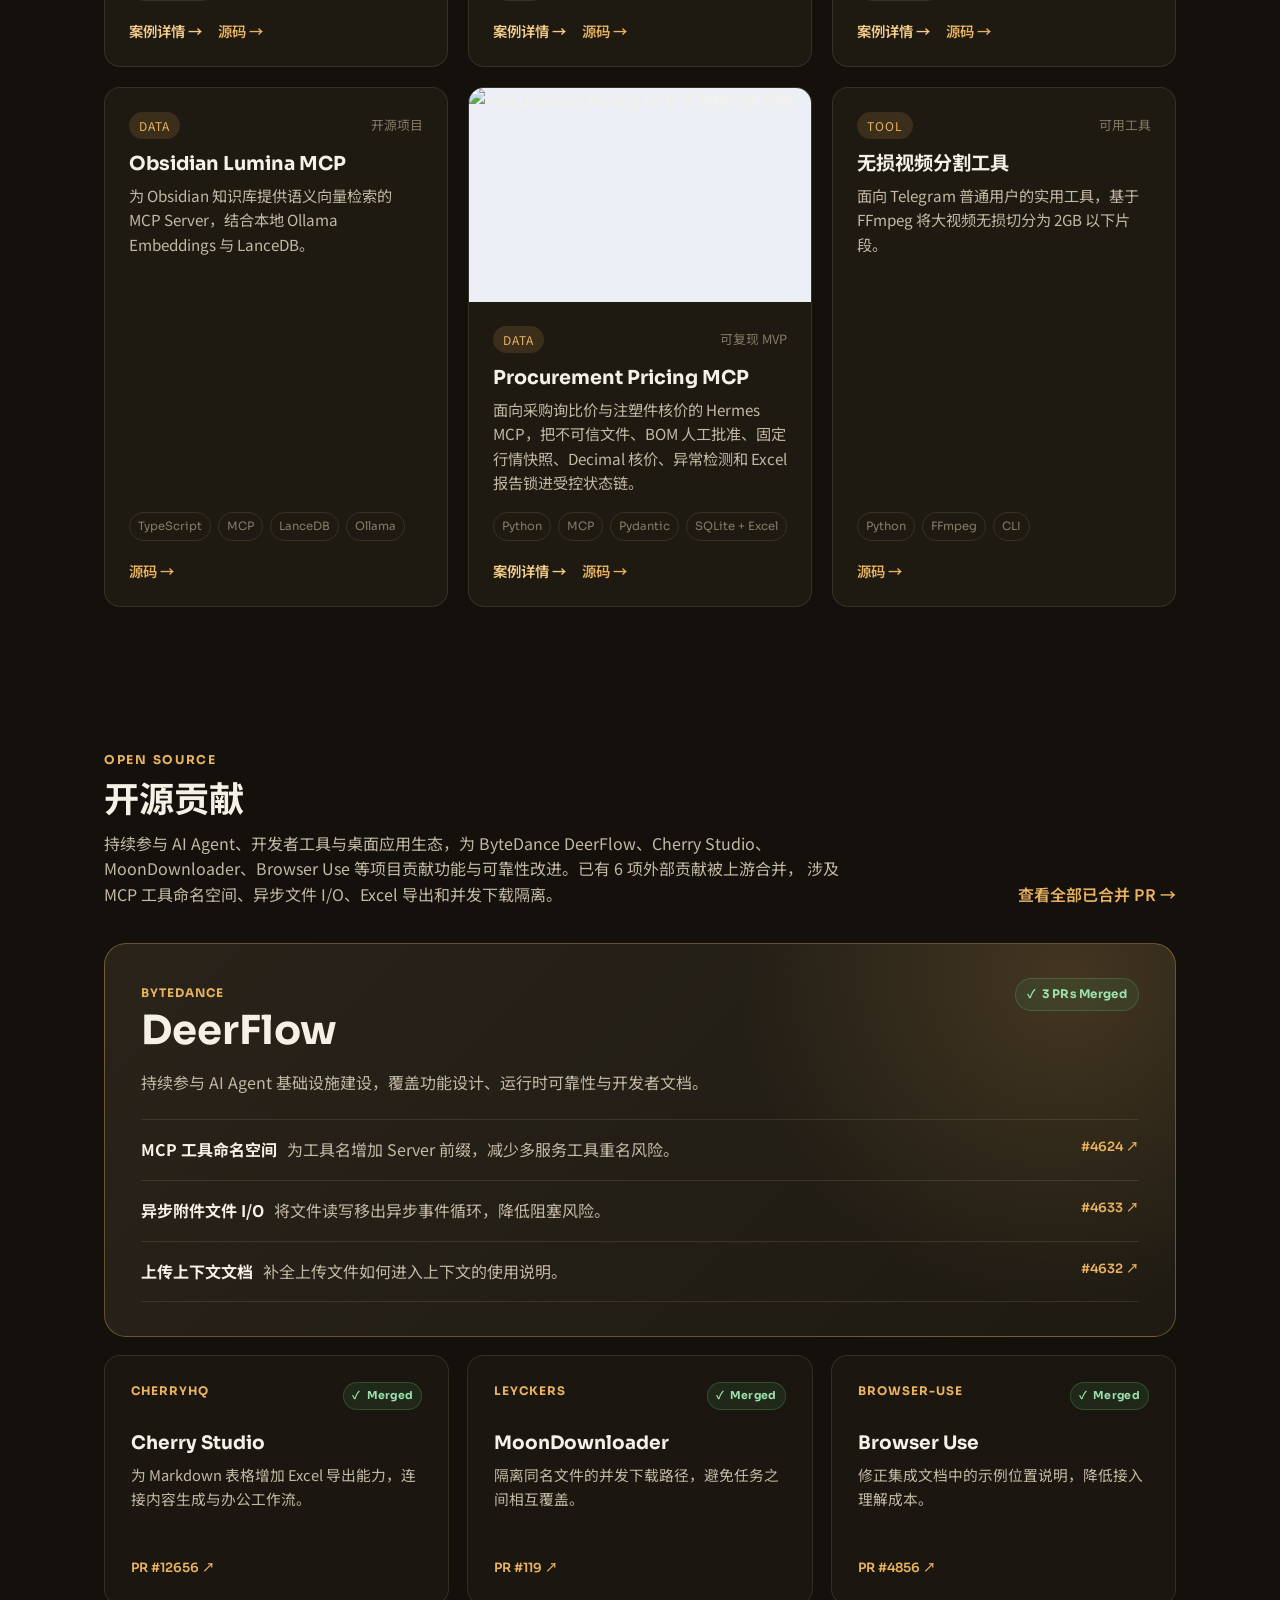
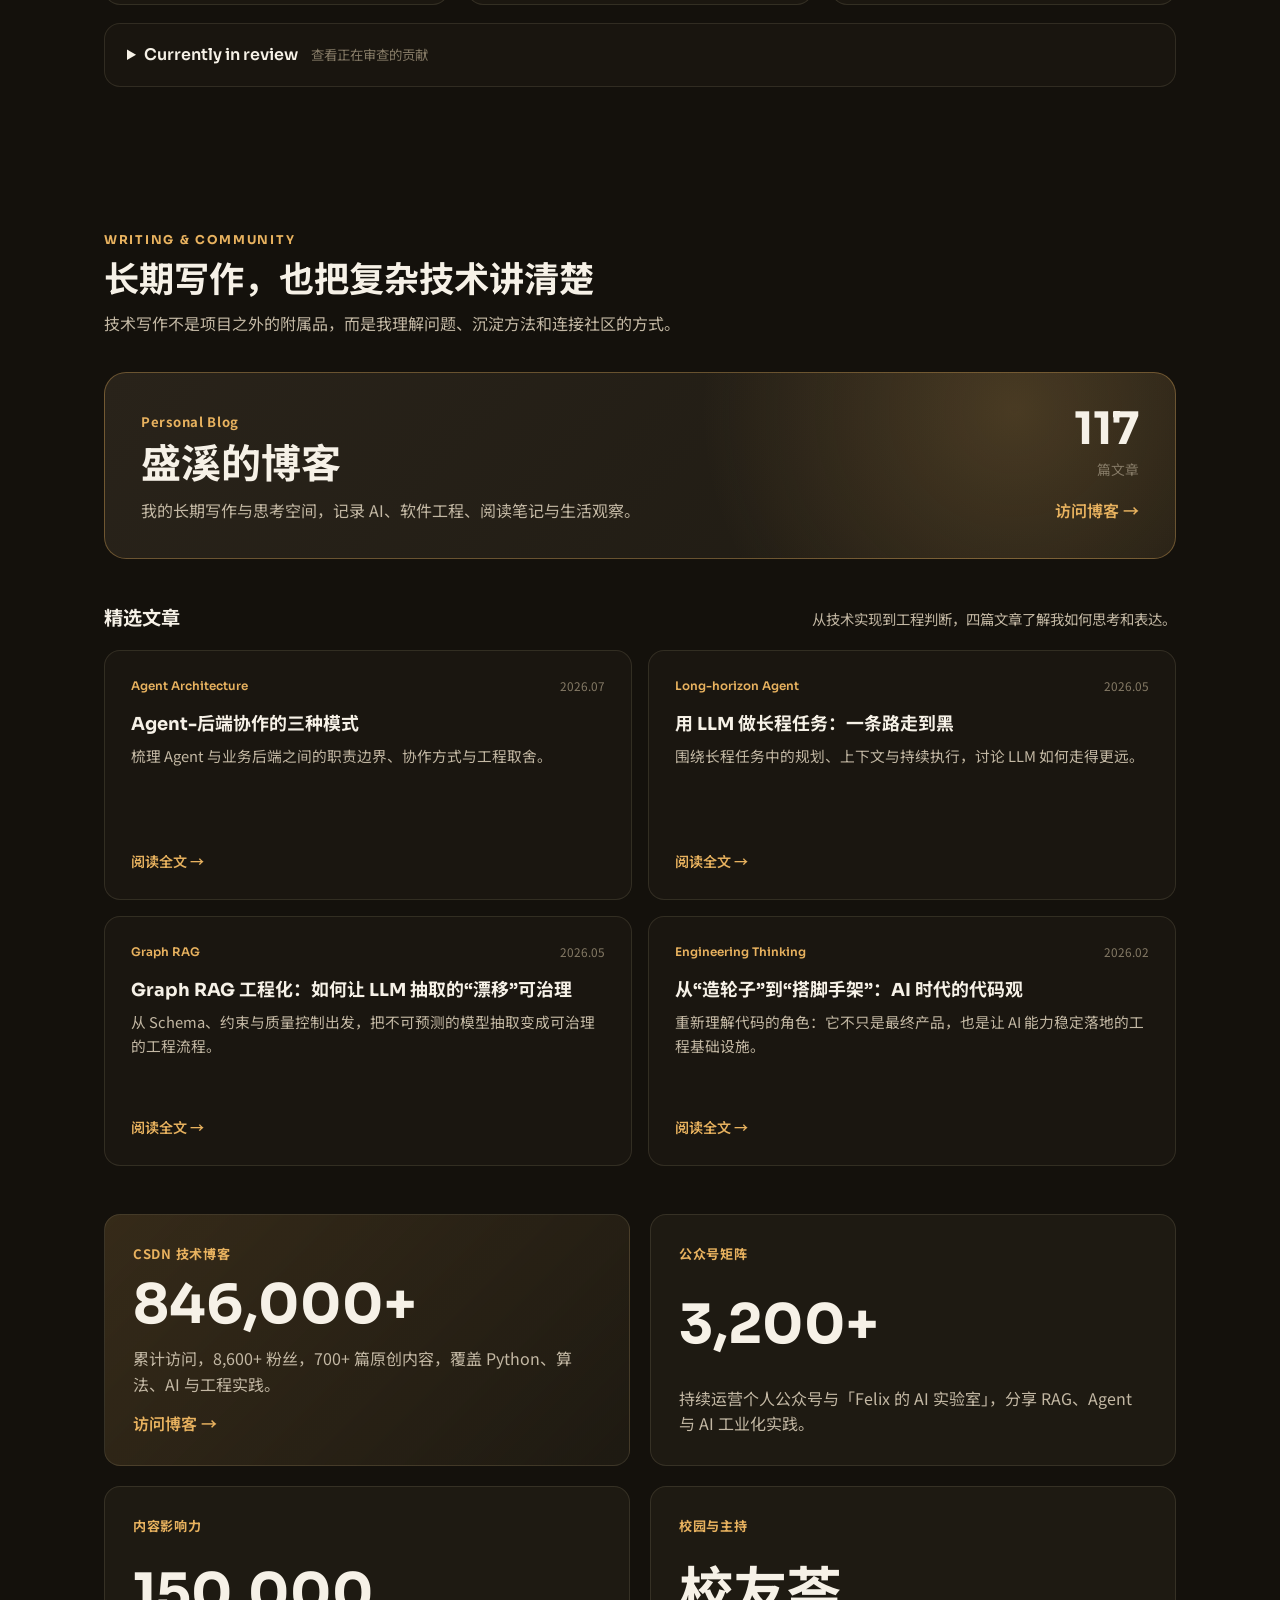
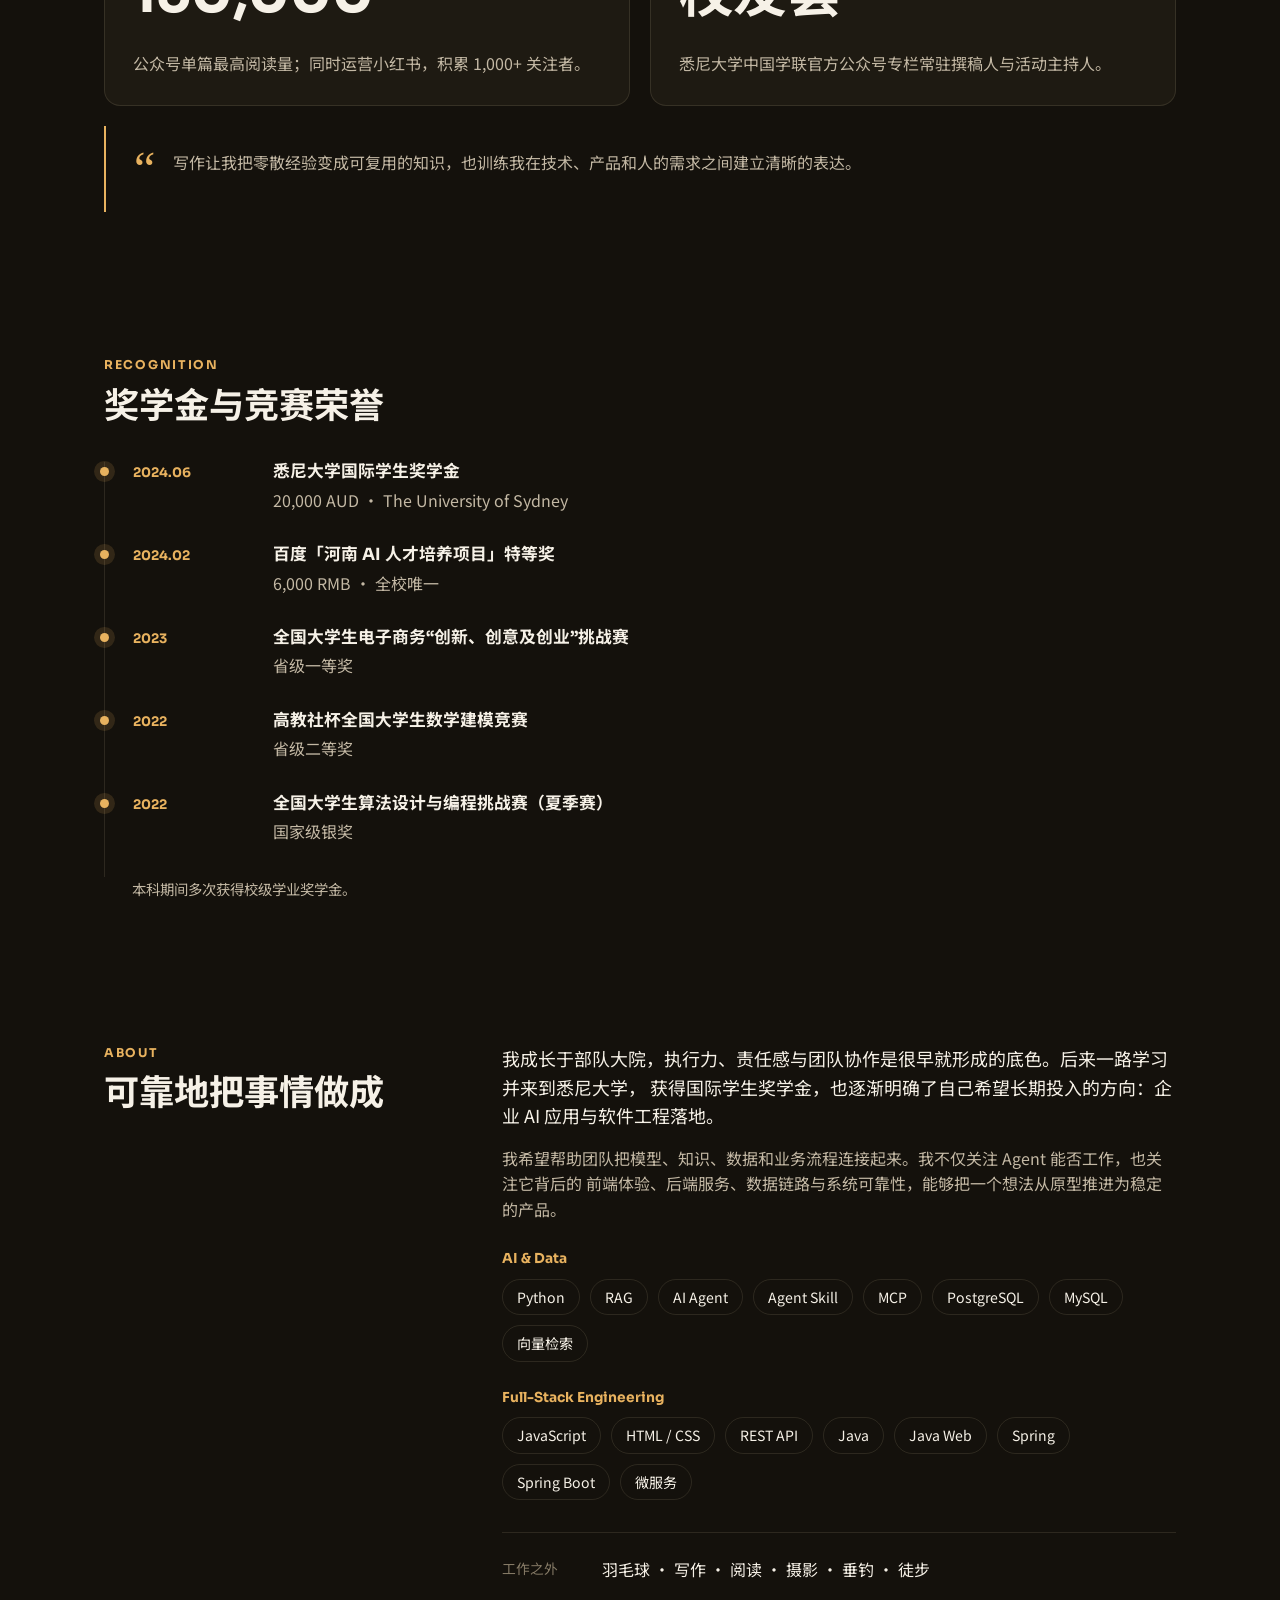
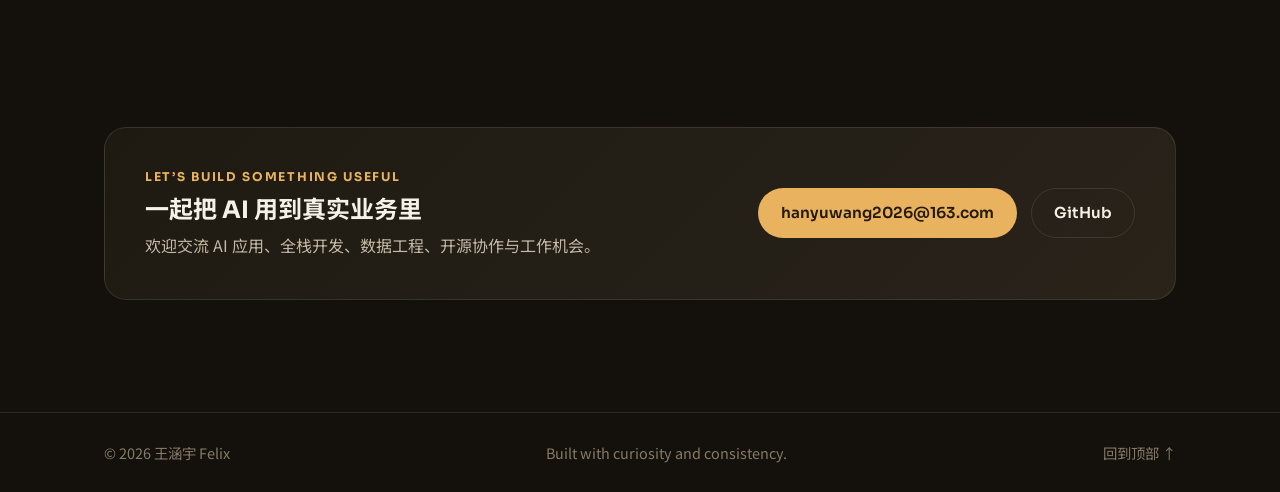
==== commit 477e0ec7: "Add open source contributions section" ====
--- a/index.html
+++ b/index.html
@@ -23,6 +23,7 @@
       </a>
       <nav class="nav" id="nav">
         <a href="#projects" data-nav="projects">项目</a>
+        <a href="#opensource" data-nav="opensource">开源</a>
         <a href="#writing" data-nav="writing">写作</a>
         <a href="#awards" data-nav="awards">荣誉</a>
         <a href="#about" data-nav="about">关于</a>
@@ -70,6 +71,90 @@
         <button class="filter" data-filter="tool">效率工具</button>
       </div>
       <div class="project-grid" data-project-grid></div>
+    </section>
+
+    <section class="section container" id="opensource">
+      <div class="section-head section-head-split">
+        <div>
+          <p class="section-kicker">Open Source</p>
+          <h2>开源贡献</h2>
+          <p class="opensource-intro">
+            持续参与 AI Agent、开发者工具与桌面应用生态，为 ByteDance DeerFlow、Cherry Studio、
+            MoonDownloader、Browser Use 等项目贡献功能与可靠性改进。已有 6 项外部贡献被上游合并，
+            涉及 MCP 工具命名空间、异步文件 I/O、Excel 导出和并发下载隔离。
+          </p>
+        </div>
+        <a class="text-link" href="https://github.com/pulls?q=is%3Apr+author%3Afelix-windsor+is%3Amerged" target="_blank" rel="noopener">查看全部已合并 PR →</a>
+      </div>
+
+      <article class="opensource-featured">
+        <div class="opensource-project-head">
+          <div>
+            <span class="opensource-org">ByteDance</span>
+            <h3>DeerFlow</h3>
+          </div>
+          <span class="merged-badge"><span aria-hidden="true">✓</span> 3 PRs Merged</span>
+        </div>
+        <p class="opensource-summary">持续参与 AI Agent 基础设施建设，覆盖功能设计、运行时可靠性与开发者文档。</p>
+        <ul class="contribution-list">
+          <li>
+            <a href="https://github.com/bytedance/deer-flow/pull/4624" target="_blank" rel="noopener">
+              <span><strong>MCP 工具命名空间</strong>为工具名增加 Server 前缀，减少多服务工具重名风险。</span>
+              <span class="pr-number">#4624 ↗</span>
+            </a>
+          </li>
+          <li>
+            <a href="https://github.com/bytedance/deer-flow/pull/4633" target="_blank" rel="noopener">
+              <span><strong>异步附件文件 I/O</strong>将文件读写移出异步事件循环，降低阻塞风险。</span>
+              <span class="pr-number">#4633 ↗</span>
+            </a>
+          </li>
+          <li>
+            <a href="https://github.com/bytedance/deer-flow/pull/4632" target="_blank" rel="noopener">
+              <span><strong>上传上下文文档</strong>补全上传文件如何进入上下文的使用说明。</span>
+              <span class="pr-number">#4632 ↗</span>
+            </a>
+          </li>
+        </ul>
+      </article>
+
+      <div class="opensource-grid">
+        <a class="opensource-card" href="https://github.com/CherryHQ/cherry-studio/pull/12656" target="_blank" rel="noopener">
+          <div class="opensource-card-top">
+            <span class="opensource-org">CherryHQ</span>
+            <span class="merged-badge compact"><span aria-hidden="true">✓</span> Merged</span>
+          </div>
+          <h3>Cherry Studio</h3>
+          <p>为 Markdown 表格增加 Excel 导出能力，连接内容生成与办公工作流。</p>
+          <span class="pr-number">PR #12656 ↗</span>
+        </a>
+        <a class="opensource-card" href="https://github.com/LeyckerS/moondownloader/pull/119" target="_blank" rel="noopener">
+          <div class="opensource-card-top">
+            <span class="opensource-org">LeyckerS</span>
+            <span class="merged-badge compact"><span aria-hidden="true">✓</span> Merged</span>
+          </div>
+          <h3>MoonDownloader</h3>
+          <p>隔离同名文件的并发下载路径，避免任务之间相互覆盖。</p>
+          <span class="pr-number">PR #119 ↗</span>
+        </a>
+        <a class="opensource-card" href="https://github.com/browser-use/browser-use/pull/4856" target="_blank" rel="noopener">
+          <div class="opensource-card-top">
+            <span class="opensource-org">browser-use</span>
+            <span class="merged-badge compact"><span aria-hidden="true">✓</span> Merged</span>
+          </div>
+          <h3>Browser Use</h3>
+          <p>修正集成文档中的示例位置说明，降低接入理解成本。</p>
+          <span class="pr-number">PR #4856 ↗</span>
+        </a>
+      </div>
+
+      <details class="review-details">
+        <summary>Currently in review <span>查看正在审查的贡献</span></summary>
+        <div class="review-body">
+          <p>我也在持续参与 CI 验证、代码审查和维护者反馈迭代。</p>
+          <a class="text-link" href="https://github.com/pulls?q=is%3Apr+author%3Afelix-windsor+is%3Aopen" target="_blank" rel="noopener">查看仍开放的 PR →</a>
+        </div>
+      </details>
     </section>
 
     <section class="section container" id="writing">
--- a/styles.css
+++ b/styles.css
@@ -364,7 +364,126 @@
 
 .card.is-hidden { display: none; }
 
-/* ---------- 8. 写作 / 荣誉 / 关于 / 联系 / 页脚 ---------- */
+/* ---------- 8. 开源贡献 ---------- */
+.opensource-intro { max-width: 760px; }
+.opensource-featured {
+  padding: 34px 36px;
+  background:
+    radial-gradient(circle at 90% 10%, rgba(232, 178, 95, 0.17), transparent 32%),
+    linear-gradient(135deg, var(--surface-2), var(--surface));
+  border: 1px solid rgba(232, 178, 95, 0.35);
+  border-radius: var(--r-lg);
+}
+.opensource-project-head,
+.opensource-card-top {
+  display: flex;
+  align-items: flex-start;
+  justify-content: space-between;
+  gap: 18px;
+}
+.opensource-org {
+  color: var(--accent);
+  font-family: var(--font-display);
+  font-size: 0.74rem;
+  font-weight: 700;
+  letter-spacing: 1px;
+  text-transform: uppercase;
+}
+.opensource-featured h3 {
+  margin-top: 4px;
+  font-size: clamp(1.8rem, 4vw, 2.5rem);
+}
+.merged-badge {
+  display: inline-flex;
+  align-items: center;
+  gap: 6px;
+  flex: 0 0 auto;
+  padding: 6px 11px;
+  color: #9de2ad;
+  background: rgba(66, 160, 92, 0.12);
+  border: 1px solid rgba(92, 190, 118, 0.25);
+  border-radius: 999px;
+  font-family: var(--font-display);
+  font-size: 0.74rem;
+  font-weight: 700;
+  letter-spacing: 0.3px;
+}
+.merged-badge.compact { padding: 4px 8px; font-size: 0.68rem; }
+.opensource-summary {
+  max-width: 700px;
+  margin: 16px 0 24px;
+  color: var(--muted);
+}
+.contribution-list { list-style: none; border-top: 1px solid var(--border); }
+.contribution-list li { border-bottom: 1px solid var(--border); }
+.contribution-list a {
+  display: flex;
+  justify-content: space-between;
+  gap: 24px;
+  padding: 17px 0;
+  color: var(--muted);
+  transition: color var(--dur) var(--ease), padding var(--dur) var(--ease);
+}
+.contribution-list a:hover { color: var(--text); padding-left: 6px; }
+.contribution-list strong { color: var(--text); margin-right: 10px; }
+.pr-number {
+  flex: 0 0 auto;
+  color: var(--accent);
+  font-family: var(--font-display);
+  font-size: 0.8rem;
+  font-weight: 600;
+}
+.opensource-grid {
+  display: grid;
+  grid-template-columns: repeat(3, 1fr);
+  gap: 18px;
+  margin-top: 18px;
+}
+.opensource-card {
+  display: flex;
+  flex-direction: column;
+  min-height: 250px;
+  padding: 26px;
+  background: rgba(30, 26, 18, 0.78);
+  border: 1px solid var(--border);
+  border-radius: var(--r-md);
+  transition: transform var(--dur) var(--ease), border-color var(--dur) var(--ease);
+}
+.opensource-card:hover { transform: translateY(-3px); border-color: rgba(232, 178, 95, 0.5); }
+.opensource-card h3 { margin: 22px 0 10px; font-size: 1.16rem; }
+.opensource-card p { color: var(--muted); font-size: 0.92rem; flex-grow: 1; }
+.opensource-card > .pr-number { margin-top: 22px; }
+.review-details {
+  margin-top: 18px;
+  background: rgba(30, 26, 18, 0.5);
+  border: 1px solid var(--border);
+  border-radius: var(--r-md);
+}
+.review-details summary {
+  padding: 18px 22px;
+  color: var(--text);
+  font-family: var(--font-display);
+  font-weight: 600;
+  cursor: pointer;
+}
+.review-details summary span {
+  margin-left: 10px;
+  color: var(--faint);
+  font-family: var(--font-body);
+  font-size: 0.84rem;
+  font-weight: 400;
+}
+.review-body {
+  display: flex;
+  align-items: center;
+  justify-content: space-between;
+  gap: 20px;
+  padding: 0 22px 20px;
+  color: var(--muted);
+  font-size: 0.9rem;
+}
+
+/* ---------- 9. 写作 / 荣誉 / 关于 / 联系 / 页脚 ---------- */
 .blog-home-card {
   display: grid;
   grid-template-columns: 1fr auto;
@@ -536,7 +655,7 @@
 }
 .site-footer a:hover { color: var(--text); }
 
-/* ---------- 9. 载入动画 + 响应式 ---------- */
+/* ---------- 10. 载入动画 + 响应式 ---------- */
 @keyframes rise {
   from { opacity: 0; transform: translateY(16px); }
   to   { opacity: 1; transform: translateY(0); }
@@ -550,6 +669,8 @@
 
 @media (max-width: 900px) {
   .project-grid { grid-template-columns: repeat(2, 1fr); }
+  .opensource-grid { grid-template-columns: 1fr; }
+  .opensource-card { min-height: 210px; }
   .about-layout { grid-template-columns: 1fr; gap: 16px; }
   .about-heading { position: static; }
 }
@@ -577,6 +698,12 @@
   .selected-writing-head { display: block; }
   .selected-writing-head p { margin-top: 8px; }
   .impact-card { min-height: 190px; }
+  .opensource-featured { padding: 28px; }
+  .opensource-project-head { align-items: flex-start; }
+  .contribution-list a { display: block; }
+  .contribution-list .pr-number { display: block; margin-top: 7px; }
+  .review-details summary span { display: block; margin: 3px 0 0 20px; }
+  .review-body { align-items: flex-start; flex-direction: column; }
   .section-head-split { display: block; }
   .section-head-split > .text-link { display: inline-block; margin-top: 18px; }
   .timeline li { grid-template-columns: 1fr; gap: 7px; padding-left: 22px; }
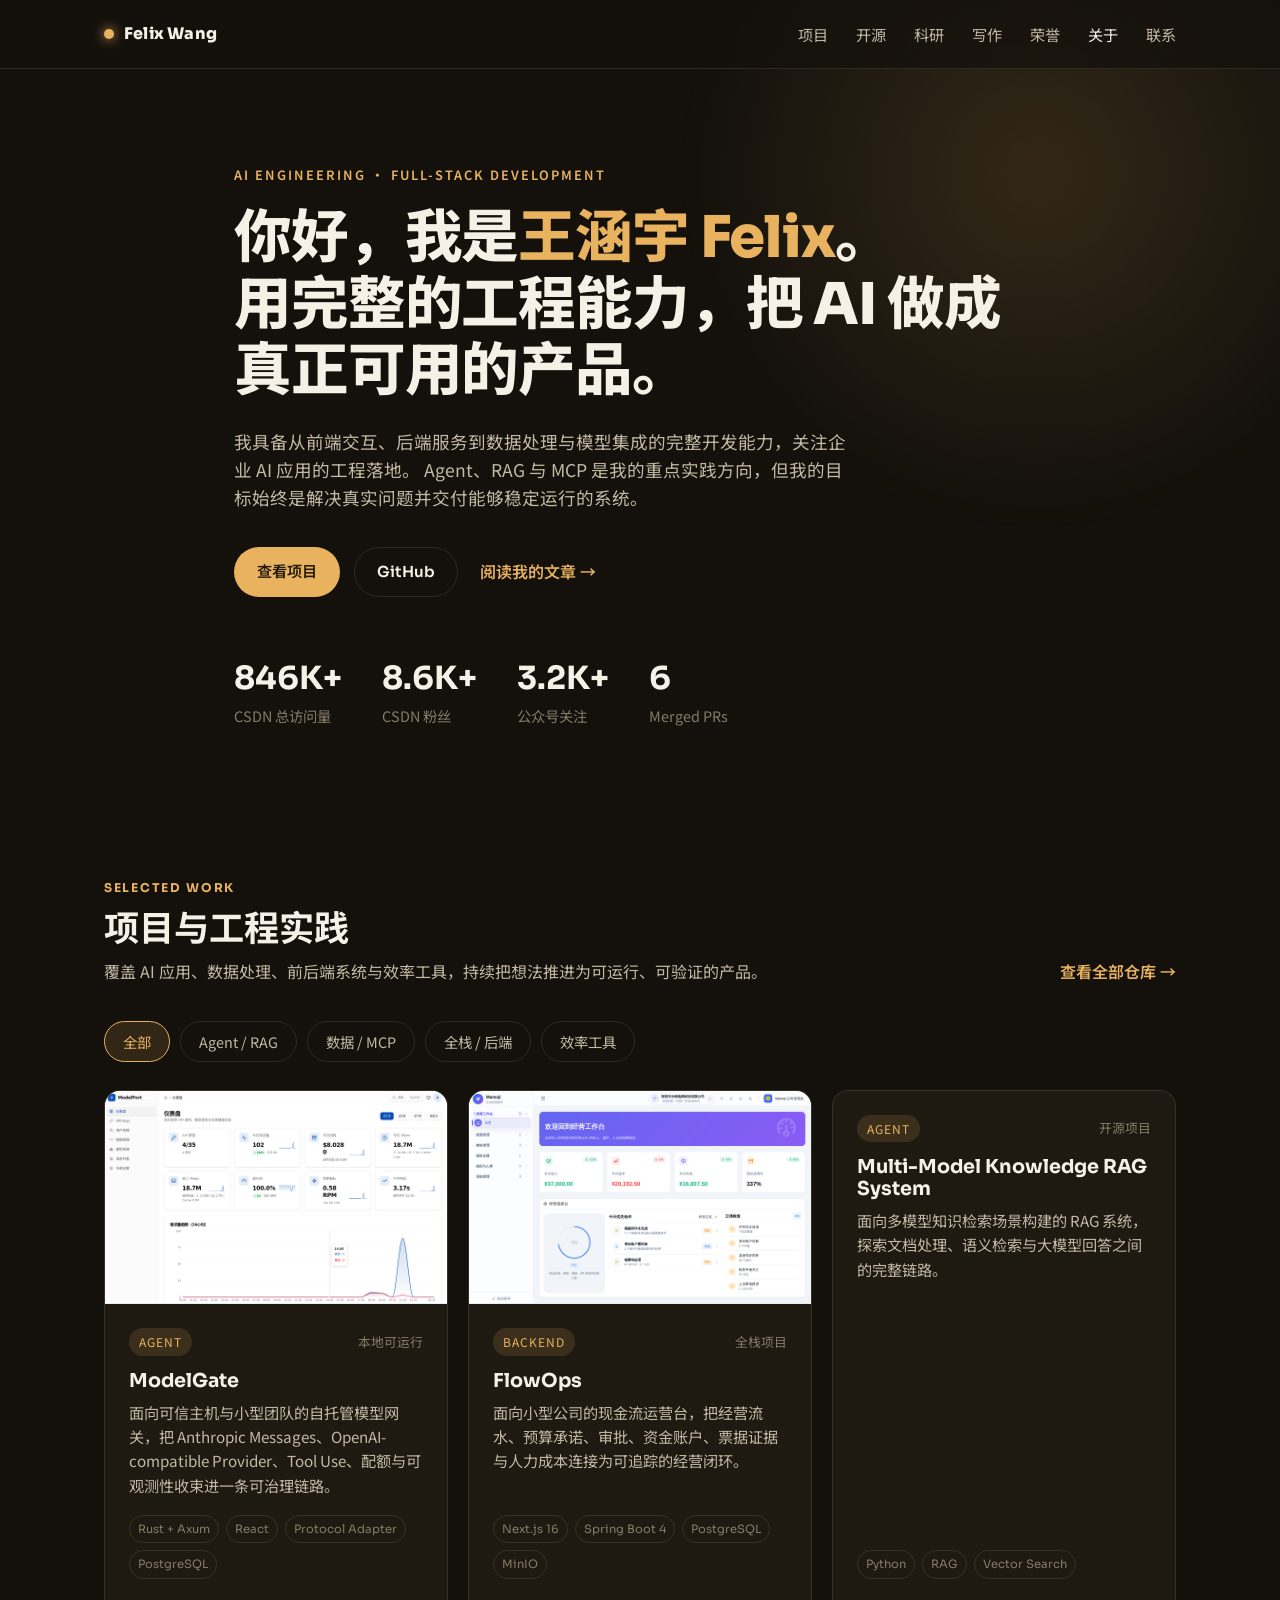
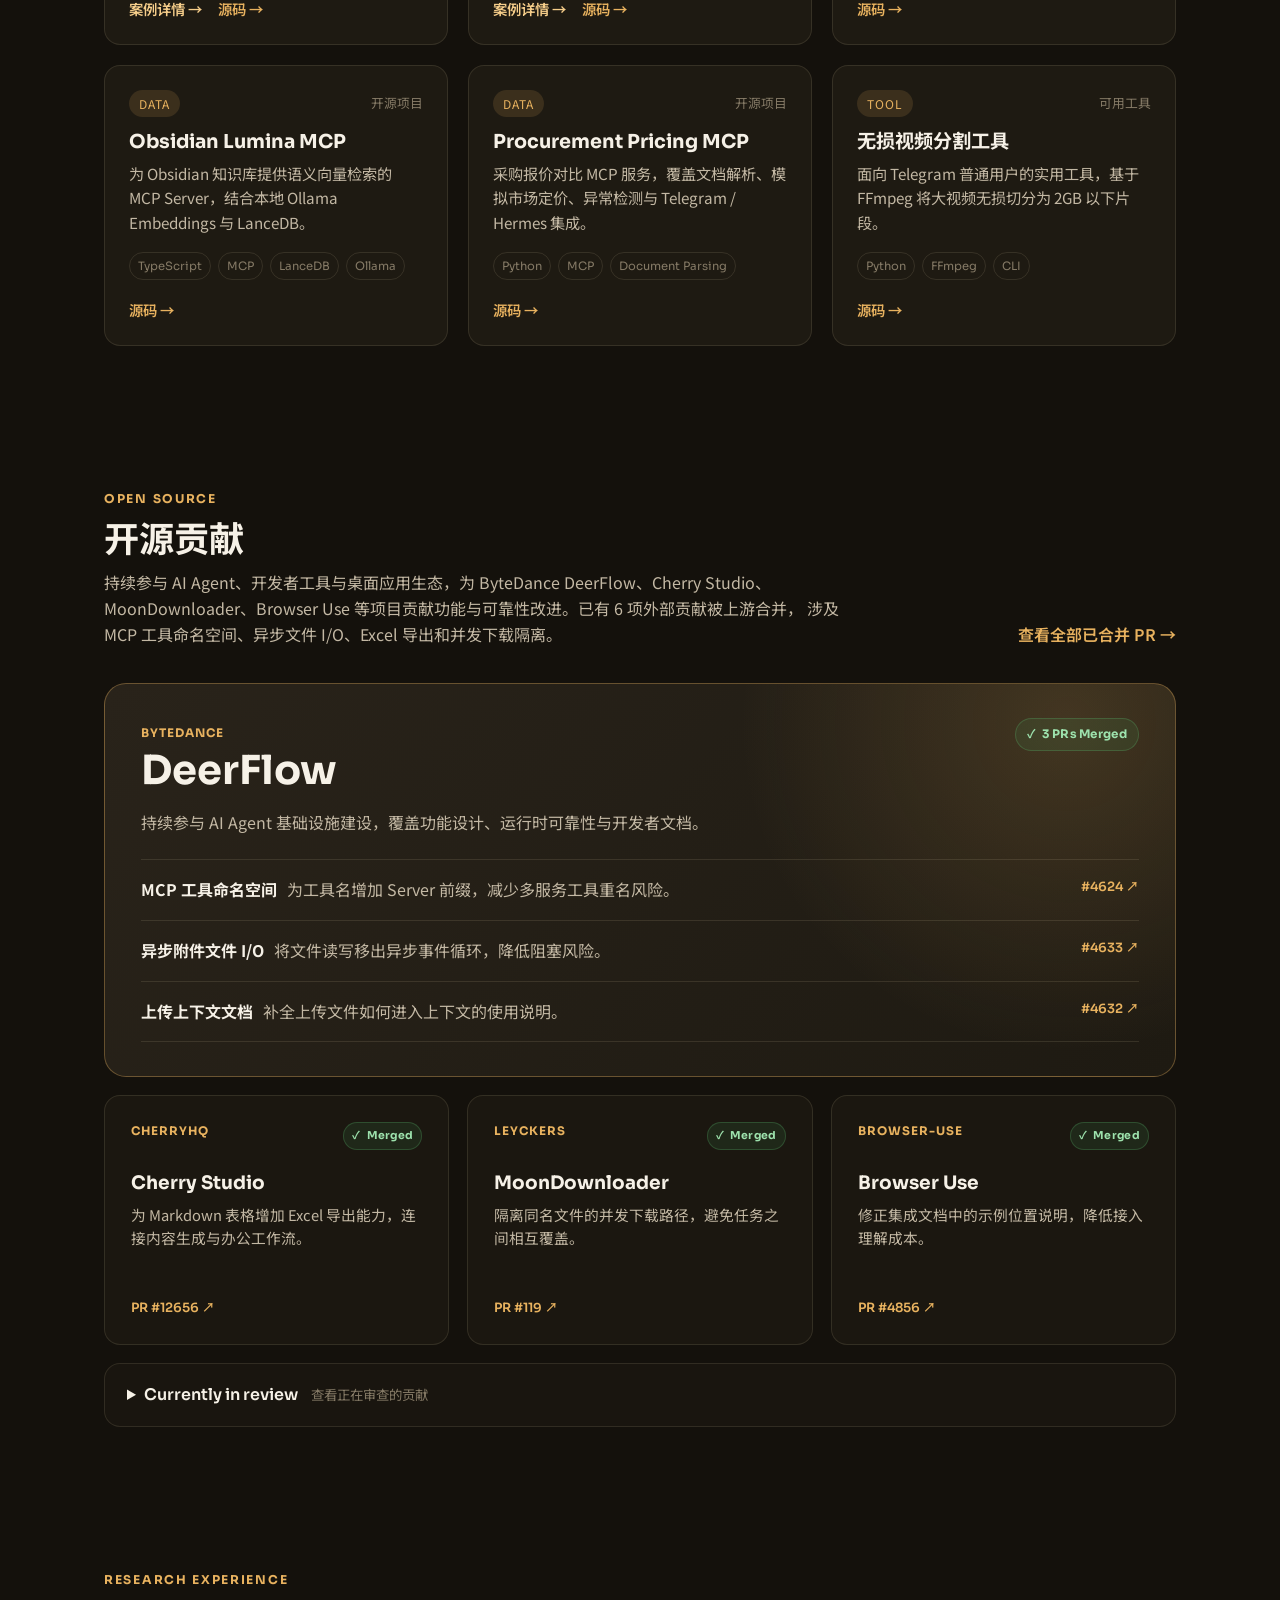
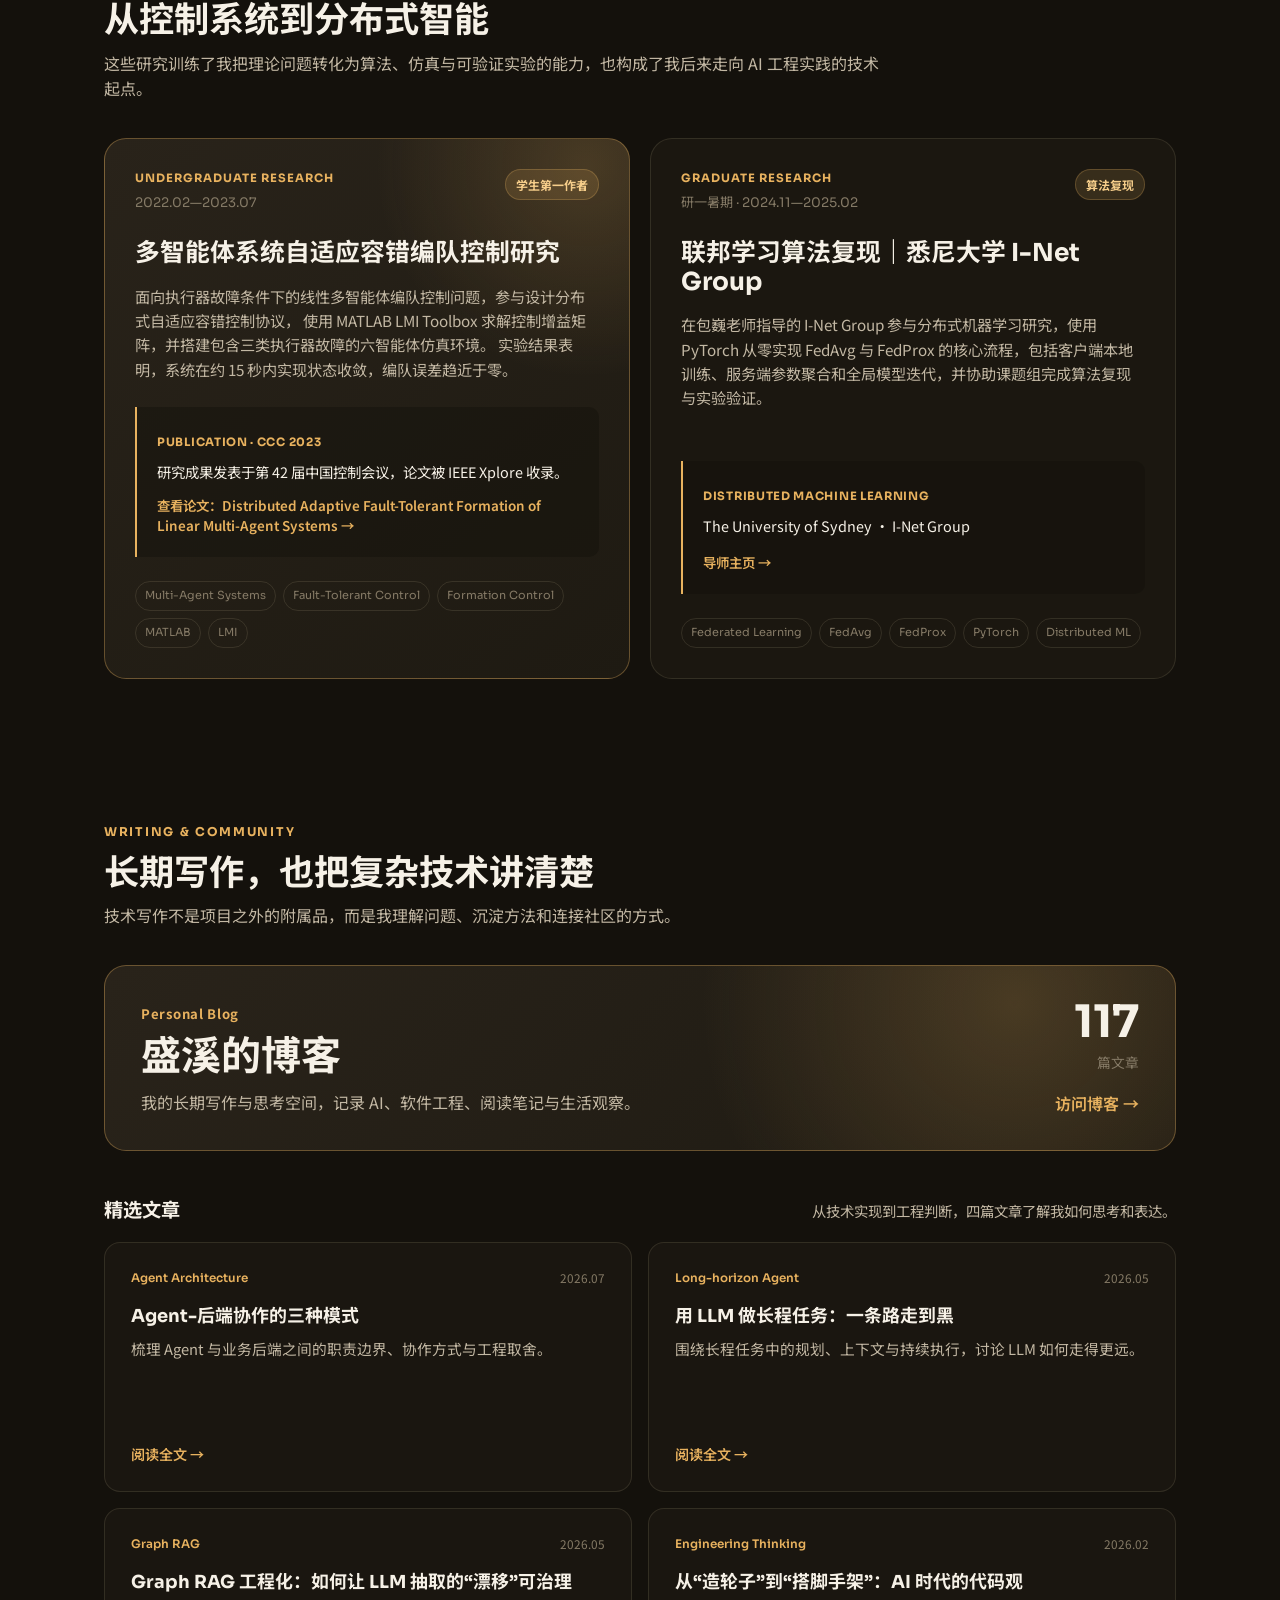
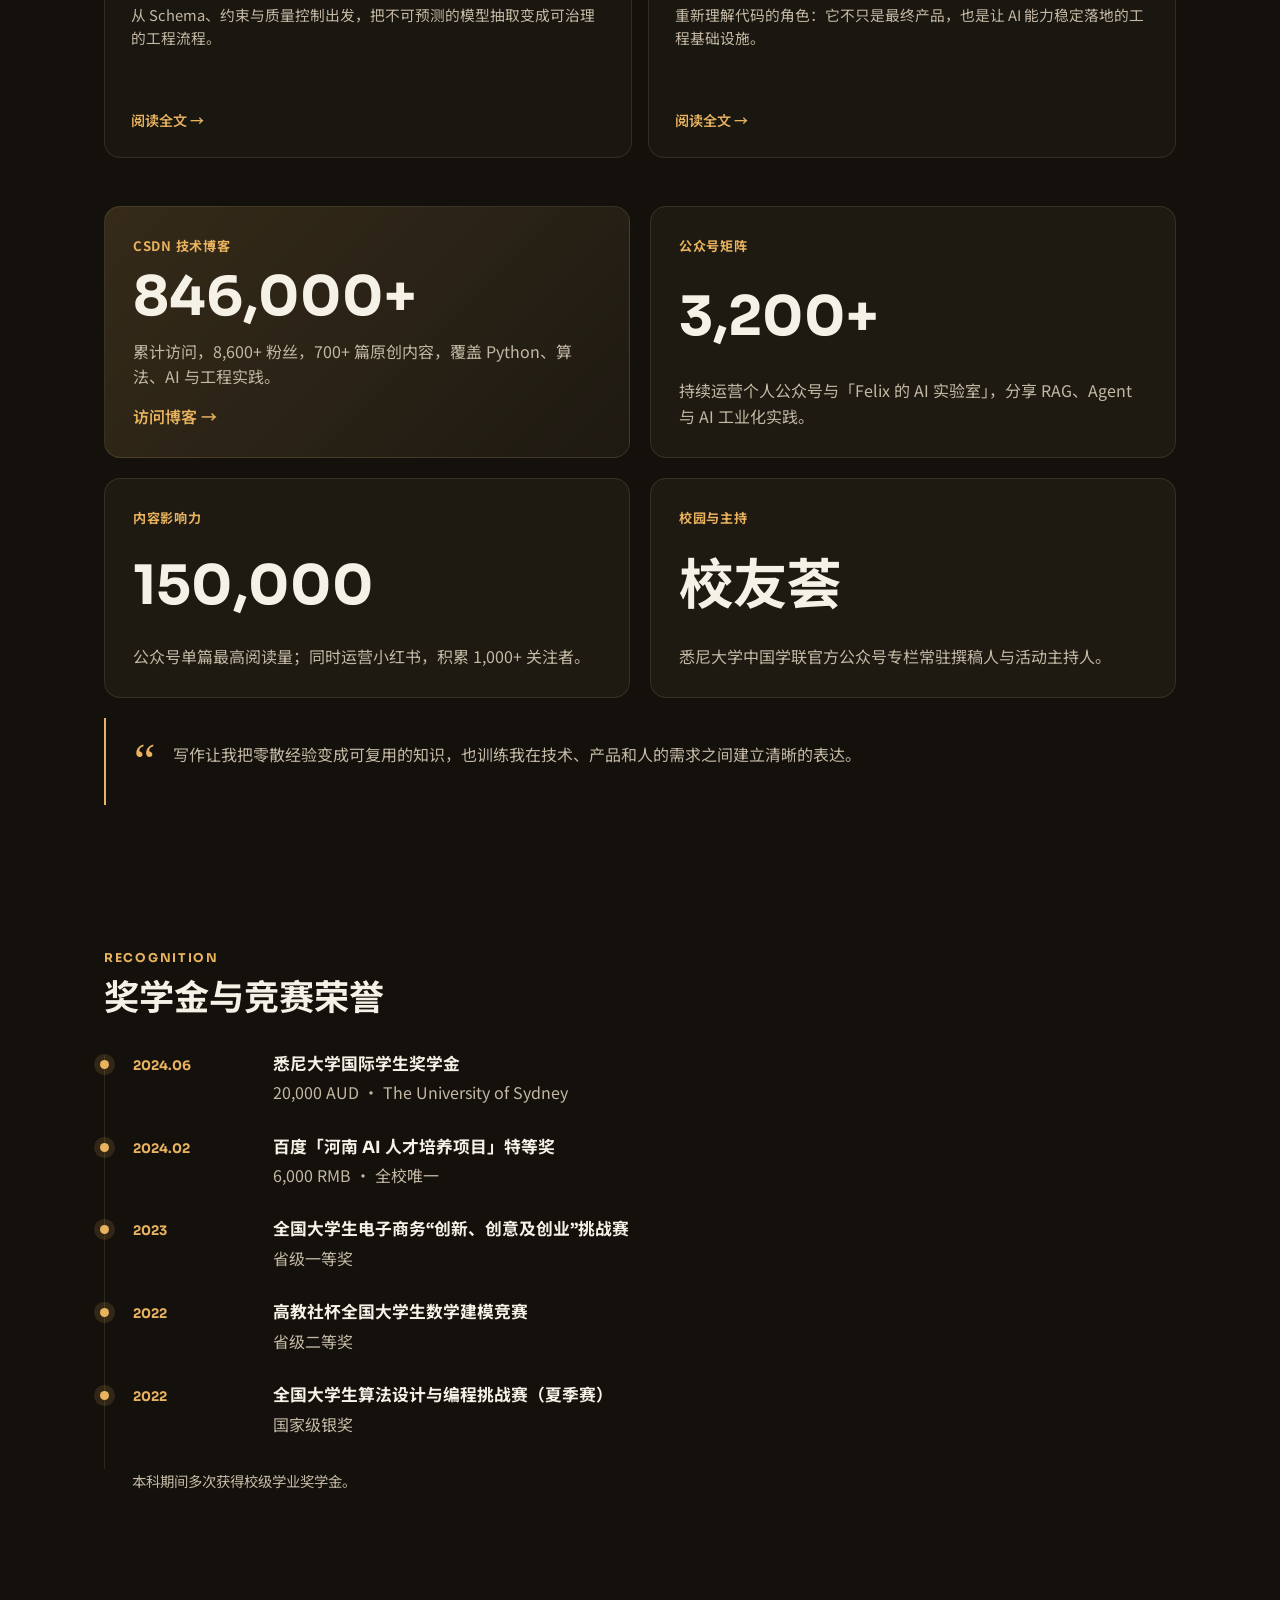
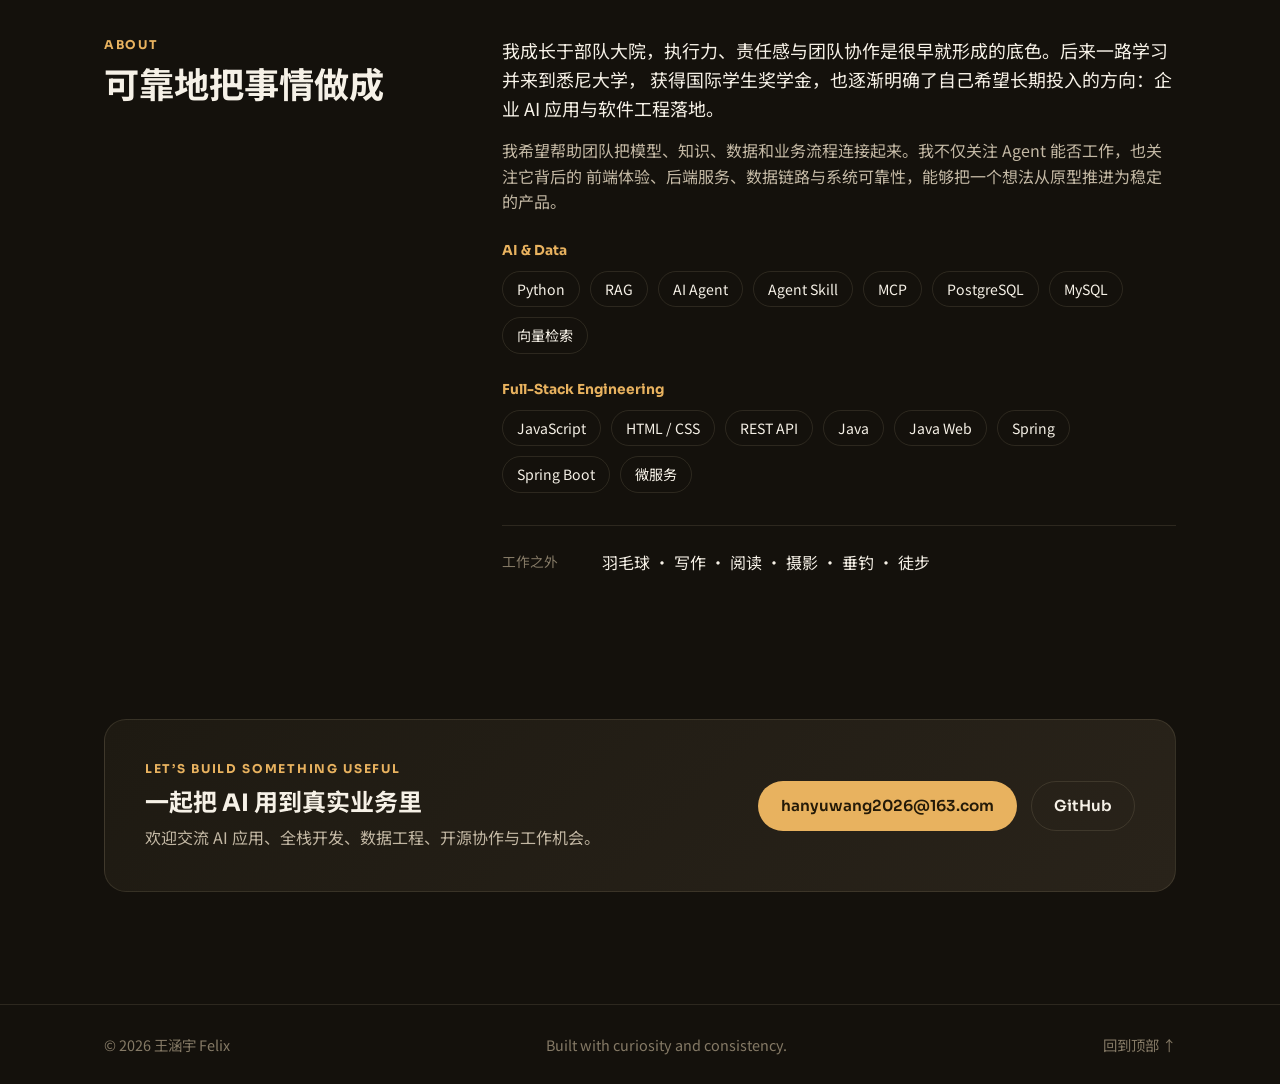
==== commit 20b18fd4: "Add academic research experience section" ====
--- a/index.html
+++ b/index.html
@@ -24,6 +24,7 @@
       <nav class="nav" id="nav">
         <a href="#projects" data-nav="projects">项目</a>
         <a href="#opensource" data-nav="opensource">开源</a>
+        <a href="#research" data-nav="research">科研</a>
         <a href="#writing" data-nav="writing">写作</a>
         <a href="#awards" data-nav="awards">荣誉</a>
         <a href="#about" data-nav="about">关于</a>
@@ -155,6 +156,65 @@
           <a class="text-link" href="https://github.com/pulls?q=is%3Apr+author%3Afelix-windsor+is%3Aopen" target="_blank" rel="noopener">查看仍开放的 PR →</a>
         </div>
       </details>
+    </section>
+
+    <section class="section container" id="research">
+      <div class="section-head research-intro">
+        <p class="section-kicker">Research Experience</p>
+        <h2>从控制系统到分布式智能</h2>
+        <p>这些研究训练了我把理论问题转化为算法、仿真与可验证实验的能力，也构成了我后来走向 AI 工程实践的技术起点。</p>
+      </div>
+
+      <div class="research-grid">
+        <article class="research-card research-card-featured">
+          <div class="research-card-head">
+            <div>
+              <span class="research-stage">Undergraduate Research</span>
+              <time>2022.02—2023.07</time>
+            </div>
+            <span class="research-role">学生第一作者</span>
+          </div>
+          <h3>多智能体系统自适应容错编队控制研究</h3>
+          <p>
+            面向执行器故障条件下的线性多智能体编队控制问题，参与设计分布式自适应容错控制协议，
+            使用 MATLAB LMI Toolbox 求解控制增益矩阵，并搭建包含三类执行器故障的六智能体仿真环境。
+            实验结果表明，系统在约 15 秒内实现状态收敛，编队误差趋近于零。
+          </p>
+          <div class="research-result">
+            <span>Publication · CCC 2023</span>
+            <p>研究成果发表于第 42 届中国控制会议，论文被 IEEE Xplore 收录。</p>
+            <a class="text-link" href="https://ieeexplore.ieee.org/document/10241212" target="_blank" rel="noopener">
+              查看论文：Distributed Adaptive Fault-Tolerant Formation of Linear Multi-Agent Systems →
+            </a>
+          </div>
+          <ul class="research-tags" aria-label="本科科研技术关键词">
+            <li>Multi-Agent Systems</li><li>Fault-Tolerant Control</li><li>Formation Control</li><li>MATLAB</li><li>LMI</li>
+          </ul>
+        </article>
+
+        <article class="research-card">
+          <div class="research-card-head">
+            <div>
+              <span class="research-stage">Graduate Research</span>
+              <time>研一暑期 · 2024.11—2025.02</time>
+            </div>
+            <span class="research-role">算法复现</span>
+          </div>
+          <h3>联邦学习算法复现｜悉尼大学 I-Net Group</h3>
+          <p>
+            在包巍老师指导的 I-Net Group 参与分布式机器学习研究，使用 PyTorch 从零实现 FedAvg 与 FedProx
+            的核心流程，包括客户端本地训练、服务端参数聚合和全局模型迭代，并协助课题组完成算法复现与实验验证。
+          </p>
+          <div class="research-result research-result-compact">
+            <span>Distributed Machine Learning</span>
+            <p>The University of Sydney · I-Net Group</p>
+            <a class="text-link" href="https://profiles.sydney.edu.au/wei.bao" target="_blank" rel="noopener">导师主页 →</a>
+          </div>
+          <ul class="research-tags" aria-label="硕士科研技术关键词">
+            <li>Federated Learning</li><li>FedAvg</li><li>FedProx</li><li>PyTorch</li><li>Distributed ML</li>
+          </ul>
+        </article>
+      </div>
     </section>
 
     <section class="section container" id="writing">
--- a/styles.css
+++ b/styles.css
@@ -483,7 +483,105 @@
   font-size: 0.9rem;
 }
 
-/* ---------- 9. 写作 / 荣誉 / 关于 / 联系 / 页脚 ---------- */
+/* ---------- 9. 科研经历 ---------- */
+.research-intro { max-width: 780px; }
+.research-grid {
+  display: grid;
+  grid-template-columns: repeat(2, minmax(0, 1fr));
+  gap: 20px;
+}
+.research-card {
+  display: flex;
+  flex-direction: column;
+  min-height: 500px;
+  padding: 30px;
+  background: rgba(30, 26, 18, 0.78);
+  border: 1px solid var(--border);
+  border-radius: var(--r-lg);
+  transition: transform var(--dur) var(--ease), border-color var(--dur) var(--ease), box-shadow var(--dur) var(--ease);
+}
+.research-card-featured {
+  background:
+    radial-gradient(circle at 92% 5%, rgba(232, 178, 95, 0.18), transparent 30%),
+    linear-gradient(145deg, var(--surface-2), var(--surface));
+  border-color: rgba(232, 178, 95, 0.35);
+}
+.research-card:hover {
+  transform: translateY(-3px);
+  border-color: rgba(232, 178, 95, 0.5);
+  box-shadow: 0 12px 32px rgba(0, 0, 0, 0.3);
+}
+.research-card-head {
+  display: flex;
+  align-items: flex-start;
+  justify-content: space-between;
+  gap: 18px;
+  margin-bottom: 26px;
+}
+.research-card-head > div { display: grid; gap: 5px; }
+.research-stage {
+  color: var(--accent);
+  font-family: var(--font-display);
+  font-size: 0.72rem;
+  font-weight: 700;
+  letter-spacing: 1px;
+  text-transform: uppercase;
+}
+.research-card time { color: var(--faint); font-family: var(--font-display); font-size: 0.82rem; }
+.research-role {
+  flex: 0 0 auto;
+  justify-self: start;
+  padding: 5px 10px;
+  color: var(--accent-hi);
+  background: var(--accent-soft);
+  border: 1px solid rgba(232, 178, 95, 0.25);
+  border-radius: 999px;
+  font-size: 0.75rem;
+  font-weight: 700;
+}
+.research-card h3 { margin-bottom: 16px; font-size: clamp(1.25rem, 2.2vw, 1.55rem); }
+.research-card > p { color: var(--muted); font-size: 0.95rem; }
+.research-result {
+  margin-top: 26px;
+  padding: 20px;
+  background: rgba(20, 17, 12, 0.48);
+  border-left: 2px solid var(--accent);
+  border-radius: 0 var(--r-sm) var(--r-sm) 0;
+}
+.research-result > span {
+  color: var(--accent);
+  font-family: var(--font-display);
+  font-size: 0.72rem;
+  font-weight: 700;
+  letter-spacing: 0.7px;
+  text-transform: uppercase;
+}
+.research-result p { margin: 7px 0 12px; color: var(--text); font-size: 0.9rem; }
+.research-result .text-link {
+  display: inline-block;
+  max-width: 100%;
+  white-space: normal;
+  font-size: 0.84rem;
+  line-height: 1.5;
+}
+.research-result-compact { margin-top: auto; }
+.research-tags {
+  display: flex;
+  flex-wrap: wrap;
+  gap: 7px;
+  list-style: none;
+  margin-top: 24px;
+}
+.research-tags li {
+  padding: 5px 9px;
+  color: var(--faint);
+  border: 1px solid var(--border);
+  border-radius: 999px;
+  font-family: var(--font-display);
+  font-size: 0.7rem;
+}
+
+/* ---------- 10. 写作 / 荣誉 / 关于 / 联系 / 页脚 ---------- */
 .blog-home-card {
   display: grid;
   grid-template-columns: 1fr auto;
@@ -655,7 +753,7 @@
 }
 .site-footer a:hover { color: var(--text); }
 
-/* ---------- 10. 载入动画 + 响应式 ---------- */
+/* ---------- 11. 载入动画 + 响应式 ---------- */
 @keyframes rise {
   from { opacity: 0; transform: translateY(16px); }
   to   { opacity: 1; transform: translateY(0); }
@@ -669,6 +767,8 @@
 
 @media (max-width: 900px) {
   .project-grid { grid-template-columns: repeat(2, 1fr); }
+  .research-grid { grid-template-columns: 1fr; }
+  .research-card { min-height: auto; }
   .opensource-grid { grid-template-columns: 1fr; }
   .opensource-card { min-height: 210px; }
   .about-layout { grid-template-columns: 1fr; gap: 16px; }
@@ -691,6 +791,8 @@
   .nav-toggle { display: flex; }
 
   .project-grid { grid-template-columns: 1fr; }
+  .research-card { padding: 25px; }
+  .research-card-head { display: grid; }
   .impact-grid { grid-template-columns: 1fr; }
   .blog-home-card { grid-template-columns: 1fr; padding: 28px; }
   .blog-home-meta { justify-items: start; }
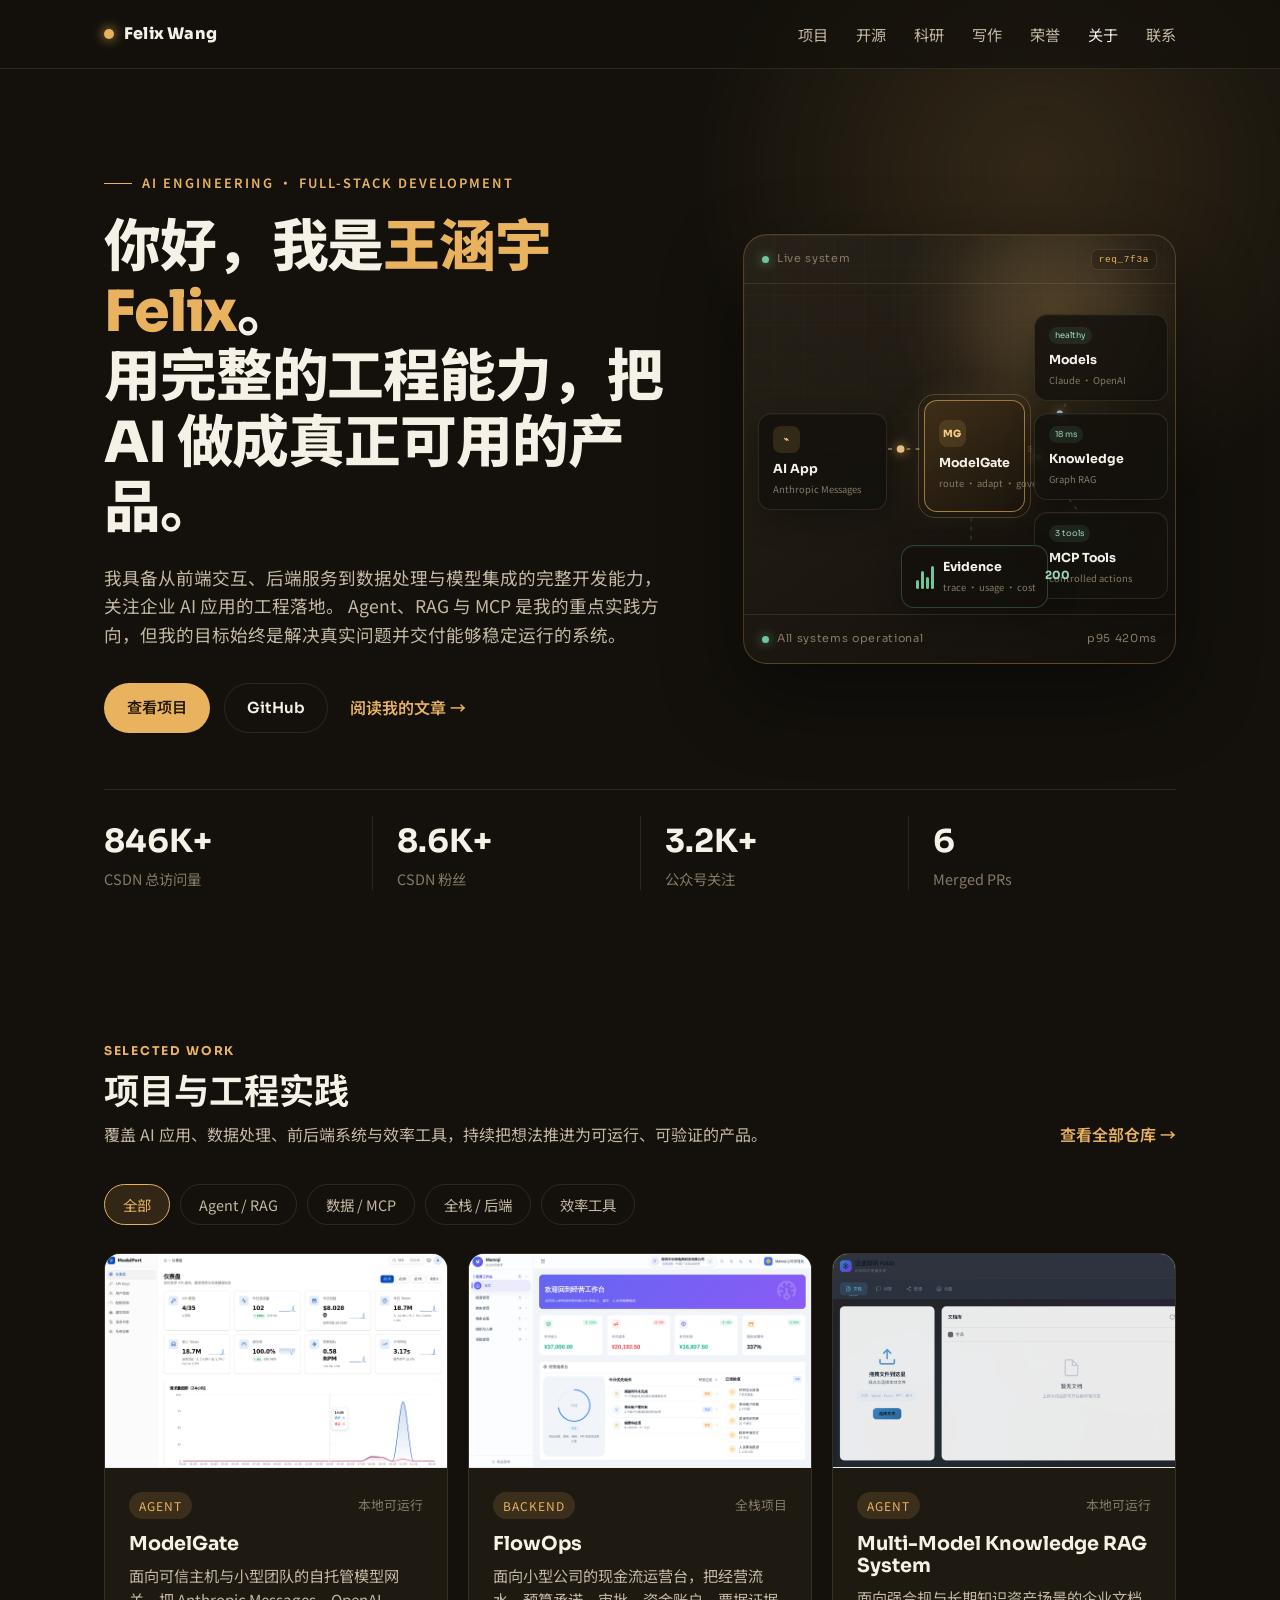
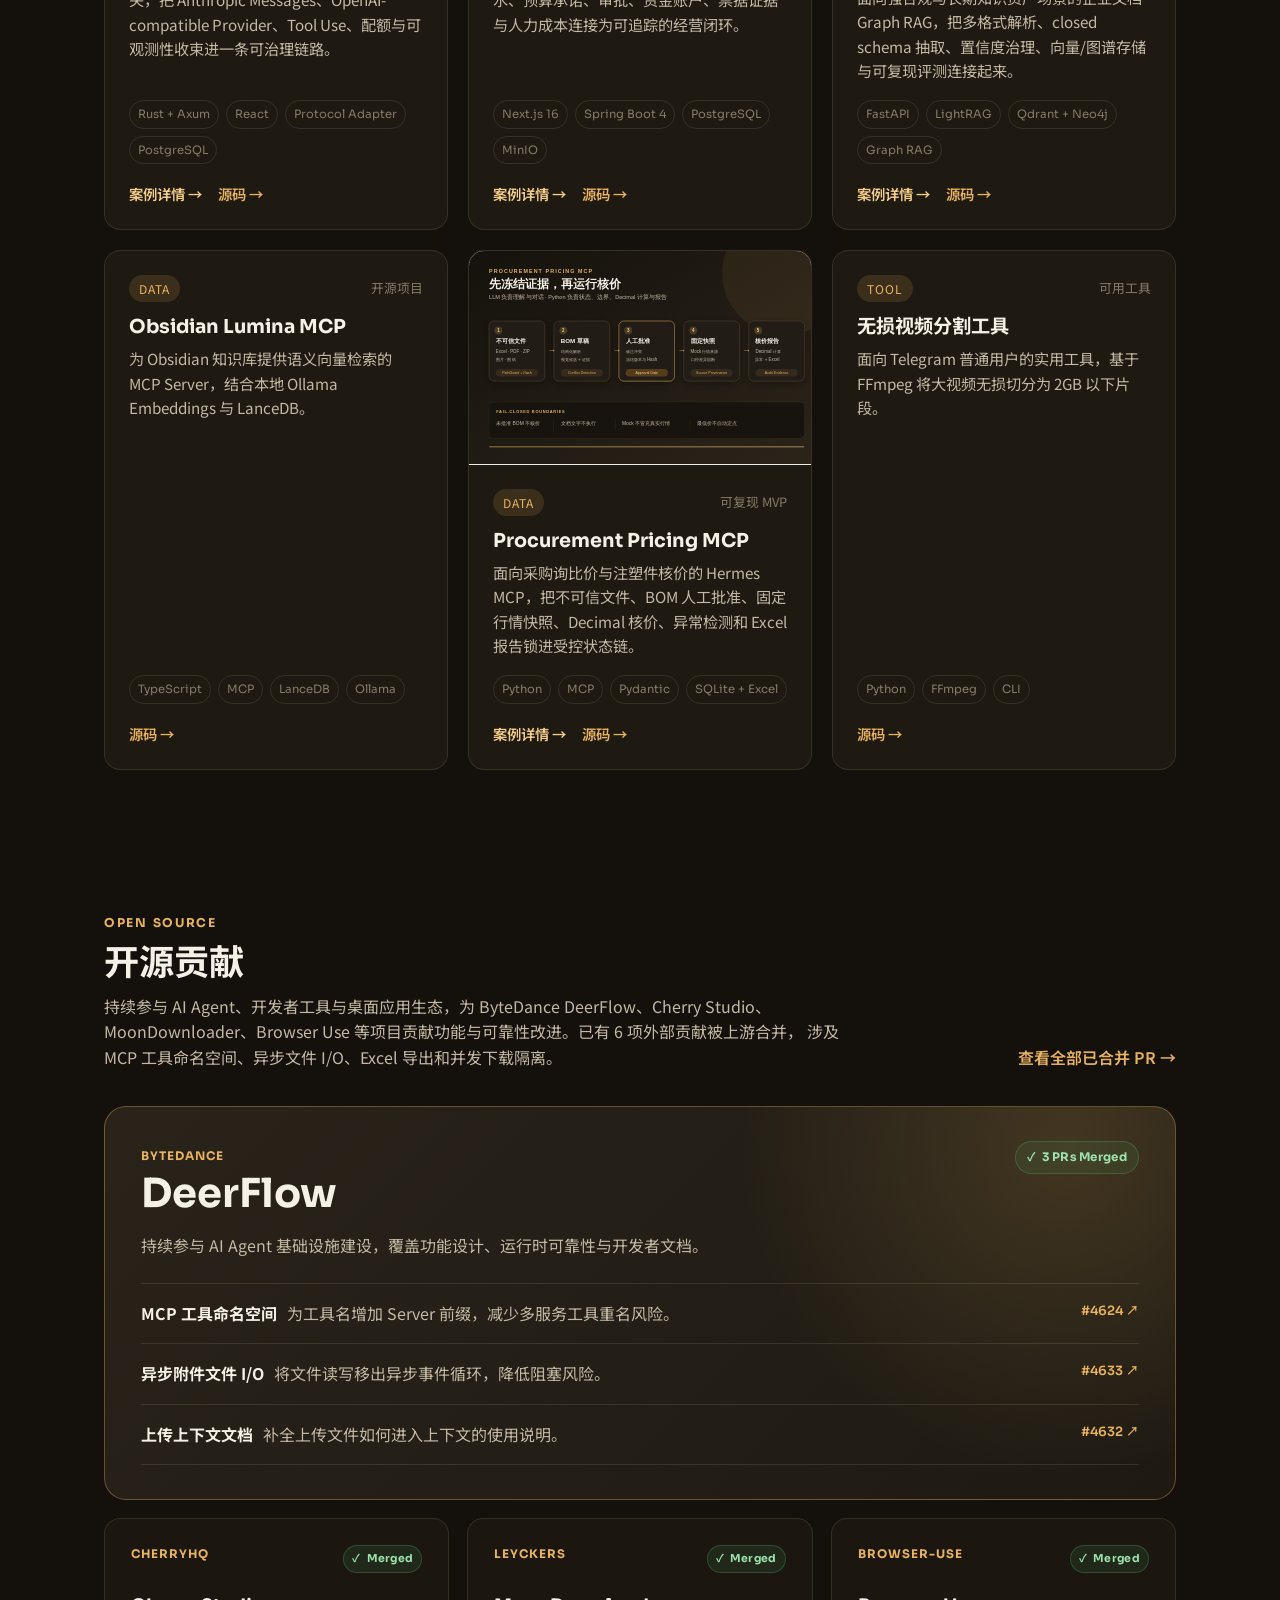
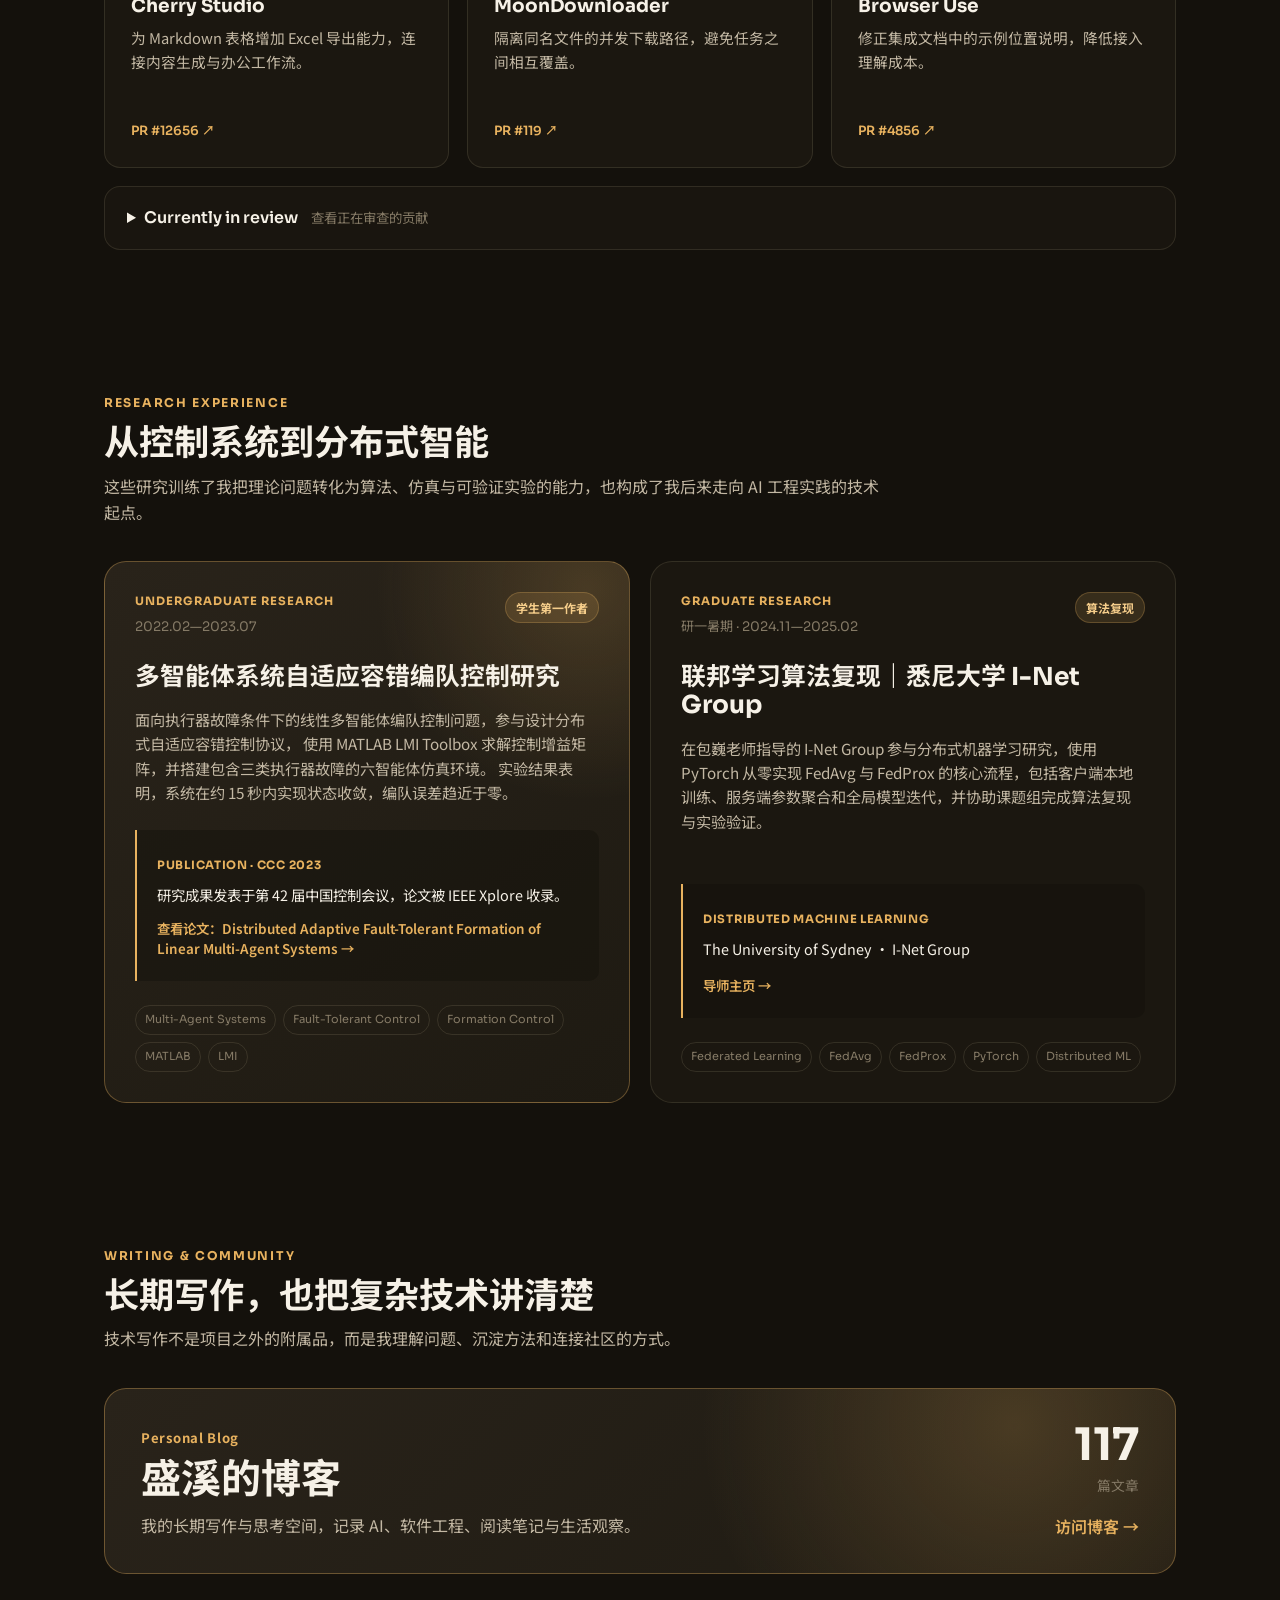
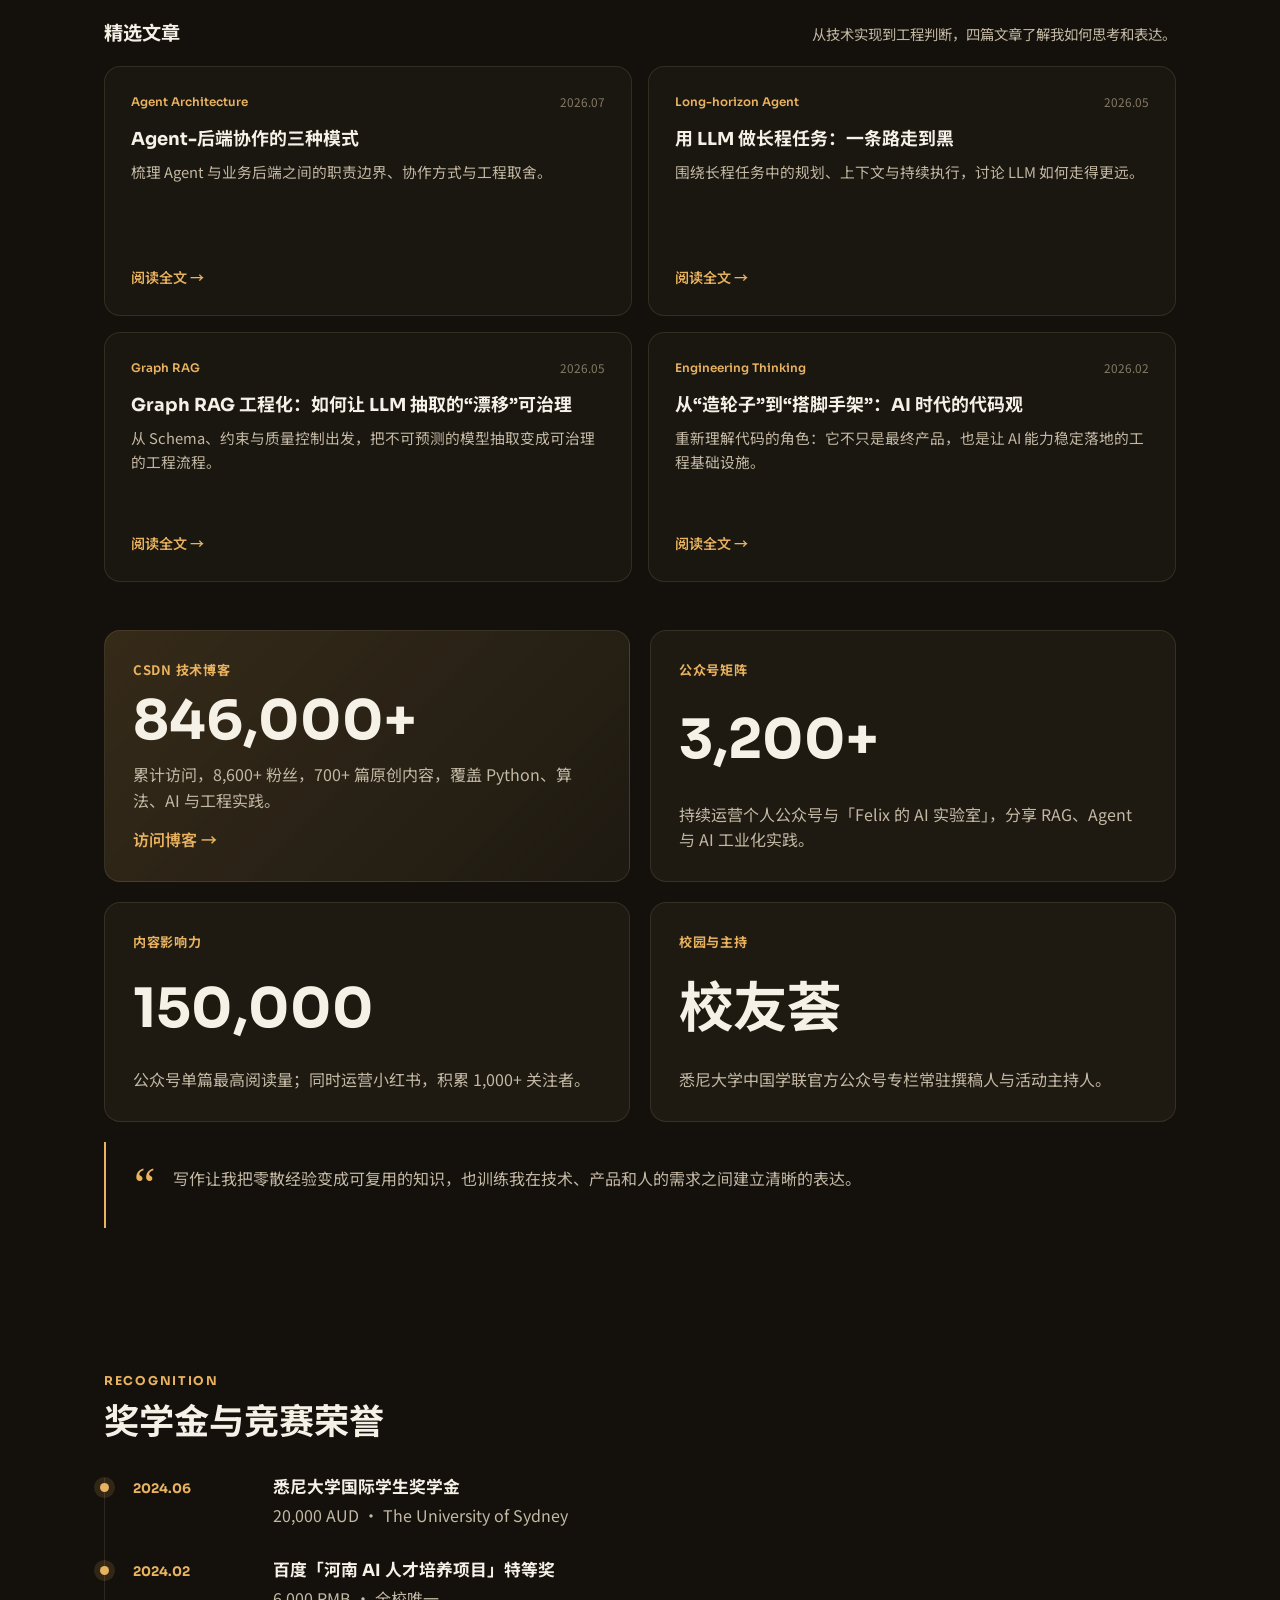
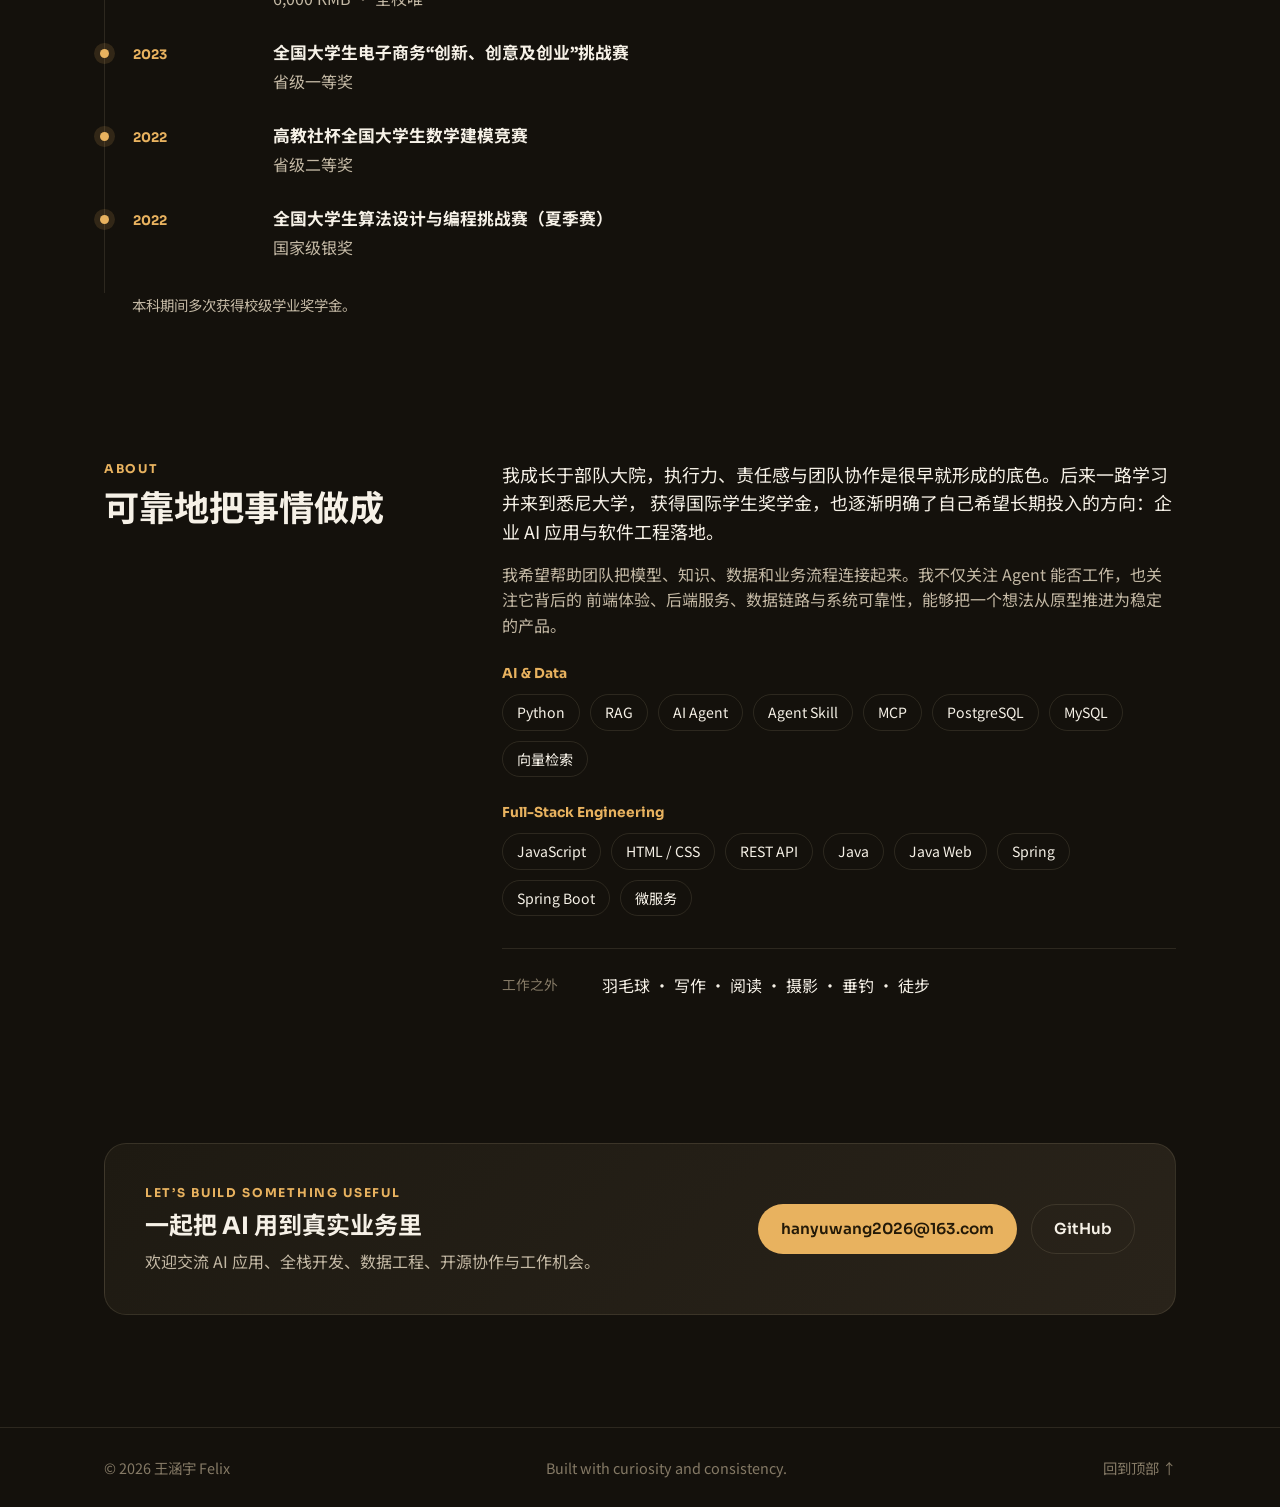
==== commit 002365ec: "Enhance portfolio project showcase" ====
--- a/index.html
+++ b/index.html
@@ -38,21 +38,86 @@
 
   <main>
     <section class="hero container">
-      <p class="eyebrow">AI Engineering · Full-Stack Development</p>
-      <h1 class="hero-title">
-        你好，我是<span class="accent">王涵宇 Felix</span>。<br />
-        用完整的工程能力，把 AI 做成真正可用的产品。
-      </h1>
-      <p class="hero-sub">
-        我具备从前端交互、后端服务到数据处理与模型集成的完整开发能力，关注企业 AI 应用的工程落地。
-        Agent、RAG 与 MCP 是我的重点实践方向，但我的目标始终是解决真实问题并交付能够稳定运行的系统。
-      </p>
-      <div class="hero-actions">
-        <a class="btn btn-primary" href="#projects">查看项目</a>
-        <a class="btn btn-ghost" href="https://github.com/felix-windsor" target="_blank" rel="noopener">GitHub</a>
-        <a class="text-link" href="#writing">阅读我的文章 →</a>
-      </div>
-      <ul class="stats" data-profile-stats></ul>
+      <div class="hero-layout">
+        <div class="hero-copy">
+          <p class="eyebrow">AI Engineering · Full-Stack Development</p>
+          <h1 class="hero-title">
+            你好，我是<span class="accent">王涵宇 Felix</span>。<br />
+            用完整的工程能力，把 AI 做成真正可用的产品。
+          </h1>
+          <p class="hero-sub">
+            我具备从前端交互、后端服务到数据处理与模型集成的完整开发能力，关注企业 AI 应用的工程落地。
+            Agent、RAG 与 MCP 是我的重点实践方向，但我的目标始终是解决真实问题并交付能够稳定运行的系统。
+          </p>
+          <div class="hero-actions">
+            <a class="btn btn-primary" href="#projects">查看项目</a>
+            <a class="btn btn-ghost" href="https://github.com/felix-windsor" target="_blank" rel="noopener">GitHub</a>
+            <a class="text-link" href="#writing">阅读我的文章 →</a>
+          </div>
+        </div>
+
+        <div class="system-visual" data-system-visual aria-label="AI 应用请求经过模型网关、知识库和工具，最终形成可观测证据的动态示意图">
+          <div class="system-visual-head">
+            <span><i aria-hidden="true"></i> Live system</span>
+            <code>req_7f3a</code>
+          </div>
+          <div class="system-stage">
+            <svg class="system-routes" viewBox="0 0 600 430" aria-hidden="true" preserveAspectRatio="none">
+              <path class="route route-main" d="M92 215 C160 215 176 215 235 215" />
+              <path class="route" d="M358 215 C410 215 418 105 493 105" />
+              <path class="route" d="M358 215 C410 215 418 215 493 215" />
+              <path class="route" d="M358 215 C410 215 418 325 493 325" />
+              <path class="route route-evidence" d="M296 268 C296 315 296 342 296 382" />
+              <circle class="route-packet packet-main" r="5">
+                <animateMotion dur="2.8s" repeatCount="indefinite" path="M92 215 C160 215 176 215 235 215" />
+              </circle>
+              <circle class="route-packet packet-provider" r="4">
+                <animateMotion begin=".9s" dur="3.2s" repeatCount="indefinite" path="M358 215 C410 215 418 105 493 105" />
+              </circle>
+              <circle class="route-packet packet-tool" r="4">
+                <animateMotion begin="1.7s" dur="3.2s" repeatCount="indefinite" path="M358 215 C410 215 418 325 493 325" />
+              </circle>
+            </svg>
+
+            <div class="system-node node-client">
+              <span class="node-icon">⌁</span>
+              <strong>AI App</strong>
+              <small>Anthropic Messages</small>
+            </div>
+            <div class="system-node node-gateway">
+              <span class="node-pulse" aria-hidden="true"></span>
+              <span class="node-icon">MG</span>
+              <strong>ModelGate</strong>
+              <small>route · adapt · govern</small>
+            </div>
+            <div class="system-node node-model">
+              <span class="node-state">healthy</span>
+              <strong>Models</strong>
+              <small>Claude · OpenAI</small>
+            </div>
+            <div class="system-node node-rag">
+              <span class="node-state">18 ms</span>
+              <strong>Knowledge</strong>
+              <small>Graph RAG</small>
+            </div>
+            <div class="system-node node-tools">
+              <span class="node-state">3 tools</span>
+              <strong>MCP Tools</strong>
+              <small>controlled actions</small>
+            </div>
+            <div class="system-node node-evidence">
+              <span class="evidence-bars" aria-hidden="true"><i></i><i></i><i></i><i></i></span>
+              <div><strong>Evidence</strong><small>trace · usage · cost</small></div>
+              <span class="evidence-value">200</span>
+            </div>
+          </div>
+          <div class="system-visual-foot">
+            <span><i class="status-dot"></i> All systems operational</span>
+            <span>p95 420ms</span>
+          </div>
+        </div>
+      </div>
+      <ul class="stats" data-profile-stats aria-label="个人影响力数据"></ul>
     </section>
 
     <section class="section container" id="projects">
--- a/styles.css
+++ b/styles.css
@@ -159,7 +159,24 @@
 .hero {
   padding-top: 96px;
   padding-bottom: 80px;
-  max-width: 860px;
+}
+.hero-layout {
+  display: grid;
+  grid-template-columns: minmax(0, 1.13fr) minmax(380px, 0.87fr);
+  align-items: center;
+  gap: clamp(42px, 6vw, 80px);
+}
+.hero-copy { min-width: 0; }
+.hero-copy .eyebrow {
+  display: inline-flex;
+  align-items: center;
+  gap: 10px;
+}
+.hero-copy .eyebrow::before {
+  content: "";
+  width: 28px;
+  height: 1px;
+  background: var(--accent);
 }
 .eyebrow {
   color: var(--accent);
@@ -170,7 +187,7 @@
   margin-bottom: 20px;
 }
 .hero-title {
-  font-size: clamp(2.2rem, 6vw, 3.6rem);
+  font-size: clamp(2.2rem, 4.6vw, 3.55rem);
   font-weight: 800;
   letter-spacing: -0.02em;
 }
@@ -184,15 +201,189 @@
 .hero-actions { display: flex; gap: 14px; flex-wrap: wrap; }
 .hero-actions .text-link { align-self: center; margin-left: 8px; }
 
+/* 首屏系统拓扑：用项目本身的请求链路承担视觉展示，而不是装饰性粒子。 */
+.system-visual {
+  --spot-x: 72%;
+  --spot-y: 18%;
+  --tilt-x: 0deg;
+  --tilt-y: 0deg;
+  position: relative;
+  isolation: isolate;
+  overflow: hidden;
+  border: 1px solid rgba(232, 178, 95, 0.24);
+  border-radius: 24px;
+  background:
+    radial-gradient(circle at var(--spot-x) var(--spot-y), rgba(232, 178, 95, 0.18), transparent 34%),
+    linear-gradient(145deg, rgba(41, 35, 26, 0.92), rgba(19, 16, 11, 0.96));
+  box-shadow: 0 30px 80px rgba(0, 0, 0, 0.42), inset 0 1px rgba(255, 255, 255, 0.04);
+  transform: perspective(1100px) rotateX(var(--tilt-x)) rotateY(var(--tilt-y));
+  transition: transform 180ms ease-out, border-color var(--dur) var(--ease);
+}
+.system-visual::before {
+  content: "";
+  position: absolute;
+  inset: 0;
+  z-index: -1;
+  opacity: 0.38;
+  background-image:
+    linear-gradient(rgba(232, 178, 95, 0.08) 1px, transparent 1px),
+    linear-gradient(90deg, rgba(232, 178, 95, 0.08) 1px, transparent 1px);
+  background-size: 30px 30px;
+  mask-image: linear-gradient(to bottom, black, transparent 90%);
+}
+.system-visual::after {
+  content: "";
+  position: absolute;
+  width: 180px;
+  height: 180px;
+  top: calc(var(--spot-y) - 90px);
+  left: calc(var(--spot-x) - 90px);
+  border-radius: 50%;
+  background: rgba(245, 205, 138, 0.055);
+  filter: blur(22px);
+  pointer-events: none;
+}
+.system-visual-head,
+.system-visual-foot {
+  position: relative;
+  z-index: 4;
+  display: flex;
+  align-items: center;
+  justify-content: space-between;
+  min-height: 49px;
+  padding: 0 18px;
+  color: var(--faint);
+  font-family: var(--font-display);
+  font-size: 0.69rem;
+  letter-spacing: 0.06em;
+}
+.system-visual-head { border-bottom: 1px solid var(--border); }
+.system-visual-foot { border-top: 1px solid var(--border); }
+.system-visual-head > span,
+.system-visual-foot > span { display: inline-flex; align-items: center; gap: 8px; }
+.system-visual-head i,
+.status-dot {
+  width: 7px;
+  height: 7px;
+  border-radius: 50%;
+  background: var(--success, #72c49a);
+  box-shadow: 0 0 11px rgba(114, 196, 154, 0.85);
+}
+.system-visual-head code {
+  color: var(--accent);
+  border: 1px solid var(--border);
+  background: rgba(0, 0, 0, 0.18);
+}
+.system-stage { position: relative; aspect-ratio: 600 / 430; min-height: 330px; }
+.system-routes { position: absolute; inset: 0; width: 100%; height: 100%; overflow: visible; }
+.route {
+  fill: none;
+  stroke: rgba(232, 178, 95, 0.3);
+  stroke-width: 1.5;
+  stroke-dasharray: 5 7;
+  animation: route-flow 8s linear infinite;
+}
+.route-main { stroke: rgba(245, 205, 138, 0.62); stroke-width: 2; }
+.route-evidence { stroke: rgba(114, 196, 154, 0.34); }
+.route-packet { fill: var(--accent-hi); filter: drop-shadow(0 0 7px var(--accent)); }
+.packet-provider { fill: #a9c7ff; }
+.packet-tool { fill: #72c49a; }
+.system-node {
+  position: absolute;
+  z-index: 2;
+  display: flex;
+  flex-direction: column;
+  justify-content: center;
+  min-height: 62px;
+  padding: 12px 14px;
+  border: 1px solid var(--border);
+  border-radius: 13px;
+  background: rgba(20, 17, 12, 0.84);
+  box-shadow: 0 12px 28px rgba(0, 0, 0, 0.24), inset 0 1px rgba(255, 255, 255, 0.035);
+  backdrop-filter: blur(8px);
+  animation: node-breathe 4.2s var(--ease) infinite;
+}
+.system-node strong { font-family: var(--font-display); font-size: 0.78rem; }
+.system-node small { margin-top: 2px; color: var(--faint); font-size: 0.59rem; white-space: nowrap; }
+.node-icon {
+  display: grid;
+  place-items: center;
+  width: 27px;
+  height: 27px;
+  margin-bottom: 7px;
+  border-radius: 8px;
+  color: var(--accent-hi);
+  background: var(--accent-soft);
+  font-family: var(--font-display);
+  font-size: 0.62rem;
+  font-weight: 800;
+}
+.node-state {
+  align-self: flex-start;
+  margin-bottom: 7px;
+  padding: 2px 6px;
+  border-radius: 999px;
+  color: #9ed6b7;
+  background: rgba(114, 196, 154, 0.11);
+  font-family: var(--font-display);
+  font-size: 0.52rem;
+}
+.node-client { left: 3%; top: 39%; width: 28%; }
+.node-gateway {
+  left: 39%;
+  top: 35%;
+  width: 22%;
+  min-height: 112px;
+  border-color: rgba(232, 178, 95, 0.62);
+  background: linear-gradient(145deg, rgba(65, 48, 24, 0.94), rgba(26, 21, 14, 0.96));
+  box-shadow: 0 0 34px rgba(232, 178, 95, 0.13), 0 18px 38px rgba(0, 0, 0, 0.34);
+  animation-delay: -1.2s;
+}
+.node-gateway .node-pulse {
+  position: absolute;
+  inset: -7px;
+  z-index: -1;
+  border: 1px solid rgba(232, 178, 95, 0.26);
+  border-radius: 17px;
+  animation: gateway-pulse 2.8s var(--ease) infinite;
+}
+.node-model, .node-rag, .node-tools { left: 63%; width: 29%; }
+.node-model { top: 9%; animation-delay: -0.4s; }
+.node-rag { top: 39%; animation-delay: -1.5s; }
+.node-tools { top: 69%; animation-delay: -2.2s; }
+.node-evidence {
+  left: 34%;
+  top: 79%;
+  width: 32%;
+  min-height: 58px;
+  flex-direction: row;
+  align-items: center;
+  justify-content: space-between;
+  gap: 9px;
+  border-color: rgba(114, 196, 154, 0.28);
+  animation-delay: -2.7s;
+}
+.node-evidence > div { display: flex; flex-direction: column; }
+.evidence-bars { display: flex; align-items: end; gap: 2px; height: 25px; }
+.evidence-bars i { width: 3px; border-radius: 2px; background: #72c49a; animation: bar-wave 1.2s ease-in-out infinite alternate; }
+.evidence-bars i:nth-child(1) { height: 35%; }
+.evidence-bars i:nth-child(2) { height: 72%; animation-delay: -0.3s; }
+.evidence-bars i:nth-child(3) { height: 48%; animation-delay: -0.6s; }
+.evidence-bars i:nth-child(4) { height: 90%; animation-delay: -0.9s; }
+.evidence-value { color: #9ed6b7; font-family: var(--font-display); font-size: 0.7rem; font-weight: 700; }
+
 /* 统计数字条 */
 .stats {
   list-style: none;
-  display: flex;
-  gap: 40px;
+  display: grid;
+  grid-template-columns: repeat(4, 1fr);
+  gap: 0;
   margin-top: 56px;
-  flex-wrap: wrap;
-}
-.stats li { display: flex; flex-direction: column; }
+  padding-top: 26px;
+  border-top: 1px solid var(--border);
+}
+.stats li { display: flex; flex-direction: column; padding-left: 24px; border-left: 1px solid var(--border); }
+.stats li:first-child { padding-left: 0; border-left: 0; }
 .stats .num {
   font-family: var(--font-display);
   font-size: 2rem;
@@ -280,13 +471,31 @@
 }
 
 .card {
+  --pointer-x: 50%;
+  --pointer-y: 50%;
+  --card-rx: 0deg;
+  --card-ry: 0deg;
+  position: relative;
+  isolation: isolate;
   display: flex;
   flex-direction: column;
   background: var(--surface);
   border: 1px solid var(--border);
   border-radius: var(--r-md);
   overflow: hidden;
-  transition: transform var(--dur) var(--ease), border-color var(--dur) var(--ease), box-shadow var(--dur) var(--ease);
+  transform: perspective(900px) rotateX(var(--card-rx)) rotateY(var(--card-ry));
+  transform-style: preserve-3d;
+  transition: transform 180ms ease-out, border-color var(--dur) var(--ease), box-shadow var(--dur) var(--ease), opacity 200ms var(--ease);
+}
+.card::before {
+  content: "";
+  position: absolute;
+  inset: 0;
+  z-index: 3;
+  opacity: 0;
+  pointer-events: none;
+  background: radial-gradient(300px circle at var(--pointer-x) var(--pointer-y), rgba(245, 205, 138, 0.16), transparent 48%);
+  transition: opacity var(--dur) var(--ease);
 }
 .card-body {
   display: flex;
@@ -307,11 +516,13 @@
   display: block;
   object-fit: cover;
   object-position: top left;
+  transform: scale(1.002);
   transition: transform 600ms var(--ease);
 }
-.card:hover .card-visual img { transform: scale(1.025); }
+.card:hover::before { opacity: 1; }
+.card:hover .card-visual img { transform: scale(1.045); }
 .card:hover {
-  transform: translateY(-4px);
+  transform: perspective(900px) translateY(-6px) rotateX(var(--card-rx)) rotateY(var(--card-ry));
   border-color: rgba(232, 178, 95, 0.45);
   box-shadow: 0 12px 32px rgba(0, 0, 0, 0.4);
 }
@@ -363,6 +574,7 @@
 .card-links .case-link { color: var(--accent-hi); }
 
 .card.is-hidden { display: none; }
+.card.filter-enter { animation: card-filter-in 420ms var(--ease) both; }
 
 /* ---------- 8. 开源贡献 ---------- */
 .opensource-intro { max-width: 760px; }
@@ -755,17 +967,59 @@
 
 /* ---------- 11. 载入动画 + 响应式 ---------- */
 @keyframes rise {
-  from { opacity: 0; transform: translateY(16px); }
+  from { opacity: 0; transform: translateY(12px); }
   to   { opacity: 1; transform: translateY(0); }
 }
-.hero > * { animation: rise 0.7s var(--ease) both; }
-.hero .eyebrow    { animation-delay: 0.05s; }
-.hero .hero-title { animation-delay: 0.15s; }
-.hero .hero-sub   { animation-delay: 0.25s; }
-.hero .hero-actions { animation-delay: 0.35s; }
-.hero .stats      { animation-delay: 0.45s; }
+@keyframes route-flow { to { stroke-dashoffset: -48; } }
+@keyframes gateway-pulse {
+  0%, 100% { opacity: 0.25; transform: scale(0.985); }
+  50% { opacity: 0.72; transform: scale(1.035); }
+}
+@keyframes node-breathe {
+  0%, 100% { border-color: var(--border); }
+  50% { border-color: rgba(232, 178, 95, 0.28); }
+}
+@keyframes bar-wave { to { height: 100%; opacity: 0.6; } }
+@keyframes card-filter-in {
+  from { opacity: 0; transform: perspective(900px) translateY(18px) scale(0.97); }
+  to { opacity: 1; transform: perspective(900px) translateY(0) scale(1); }
+}
+
+.hero-copy > * { animation: rise 0.58s var(--ease) both; }
+.hero-copy .eyebrow { animation-delay: 0.04s; }
+.hero-copy .hero-title { animation-delay: 0.1s; }
+.hero-copy .hero-sub { animation-delay: 0.16s; }
+.hero-copy .hero-actions { animation-delay: 0.22s; }
+.system-visual { animation: rise 0.7s 0.2s var(--ease) both; }
+.hero .stats { animation: rise 0.58s 0.3s var(--ease) both; }
+
+/* JS 开启后才隐藏待进入元素，脚本失败时内容仍然可见。 */
+.motion-ready [data-reveal] {
+  opacity: 0;
+  transform: translateY(28px) scale(0.985);
+  transition:
+    opacity 680ms var(--ease),
+    transform 680ms var(--ease);
+  transition-delay: var(--reveal-delay, 0ms);
+}
+.motion-ready [data-reveal].is-revealed {
+  opacity: 1;
+  transform: translateY(0) scale(1);
+}
+.motion-ready .project-grid .card[data-reveal] {
+  transform: perspective(900px) translateY(30px) rotateX(var(--card-rx)) rotateY(var(--card-ry));
+}
+.motion-ready .project-grid .card[data-reveal].is-revealed {
+  transform: perspective(900px) translateY(0) rotateX(var(--card-rx)) rotateY(var(--card-ry));
+}
+.motion-ready .project-grid .card[data-reveal].is-revealed:hover {
+  transform: perspective(900px) translateY(-6px) rotateX(var(--card-rx)) rotateY(var(--card-ry));
+}
 
 @media (max-width: 900px) {
+  .hero-layout { grid-template-columns: 1fr; }
+  .hero-copy { max-width: 760px; }
+  .system-visual { width: min(100%, 620px); }
   .project-grid { grid-template-columns: repeat(2, 1fr); }
   .research-grid { grid-template-columns: 1fr; }
   .research-card { min-height: auto; }
@@ -811,7 +1065,19 @@
   .timeline li { grid-template-columns: 1fr; gap: 7px; padding-left: 22px; }
   .hobbies { grid-template-columns: 1fr; gap: 8px; }
   .contact-card { padding: 28px; }
-  .stats { gap: 28px; }
+  .hero { padding-top: 68px; }
+  .hero-layout { gap: 38px; }
+  .system-stage { min-height: 280px; }
+  .system-node { padding: 9px; }
+  .system-node strong { font-size: 0.67rem; }
+  .system-node small { font-size: 0.5rem; }
+  .node-client { width: 27%; }
+  .node-gateway { left: 37%; width: 26%; min-height: 94px; }
+  .node-model, .node-rag, .node-tools { left: 60%; width: 36%; }
+  .node-evidence { left: 31%; width: 38%; }
+  .stats { grid-template-columns: repeat(2, 1fr); row-gap: 22px; }
+  .stats li { padding-left: 18px; }
+  .stats li:nth-child(3) { padding-left: 0; border-left: 0; }
   .hero-actions .text-link { width: 100%; margin: 4px 0 0; }
   .site-footer .container { flex-direction: column; }
 }
@@ -819,4 +1085,6 @@
 @media (prefers-reduced-motion: reduce) {
   * { animation: none !important; transition: none !important; }
   html { scroll-behavior: auto; }
-}
+  .route-packet { display: none; }
+  .motion-ready [data-reveal] { opacity: 1; transform: none; }
+}
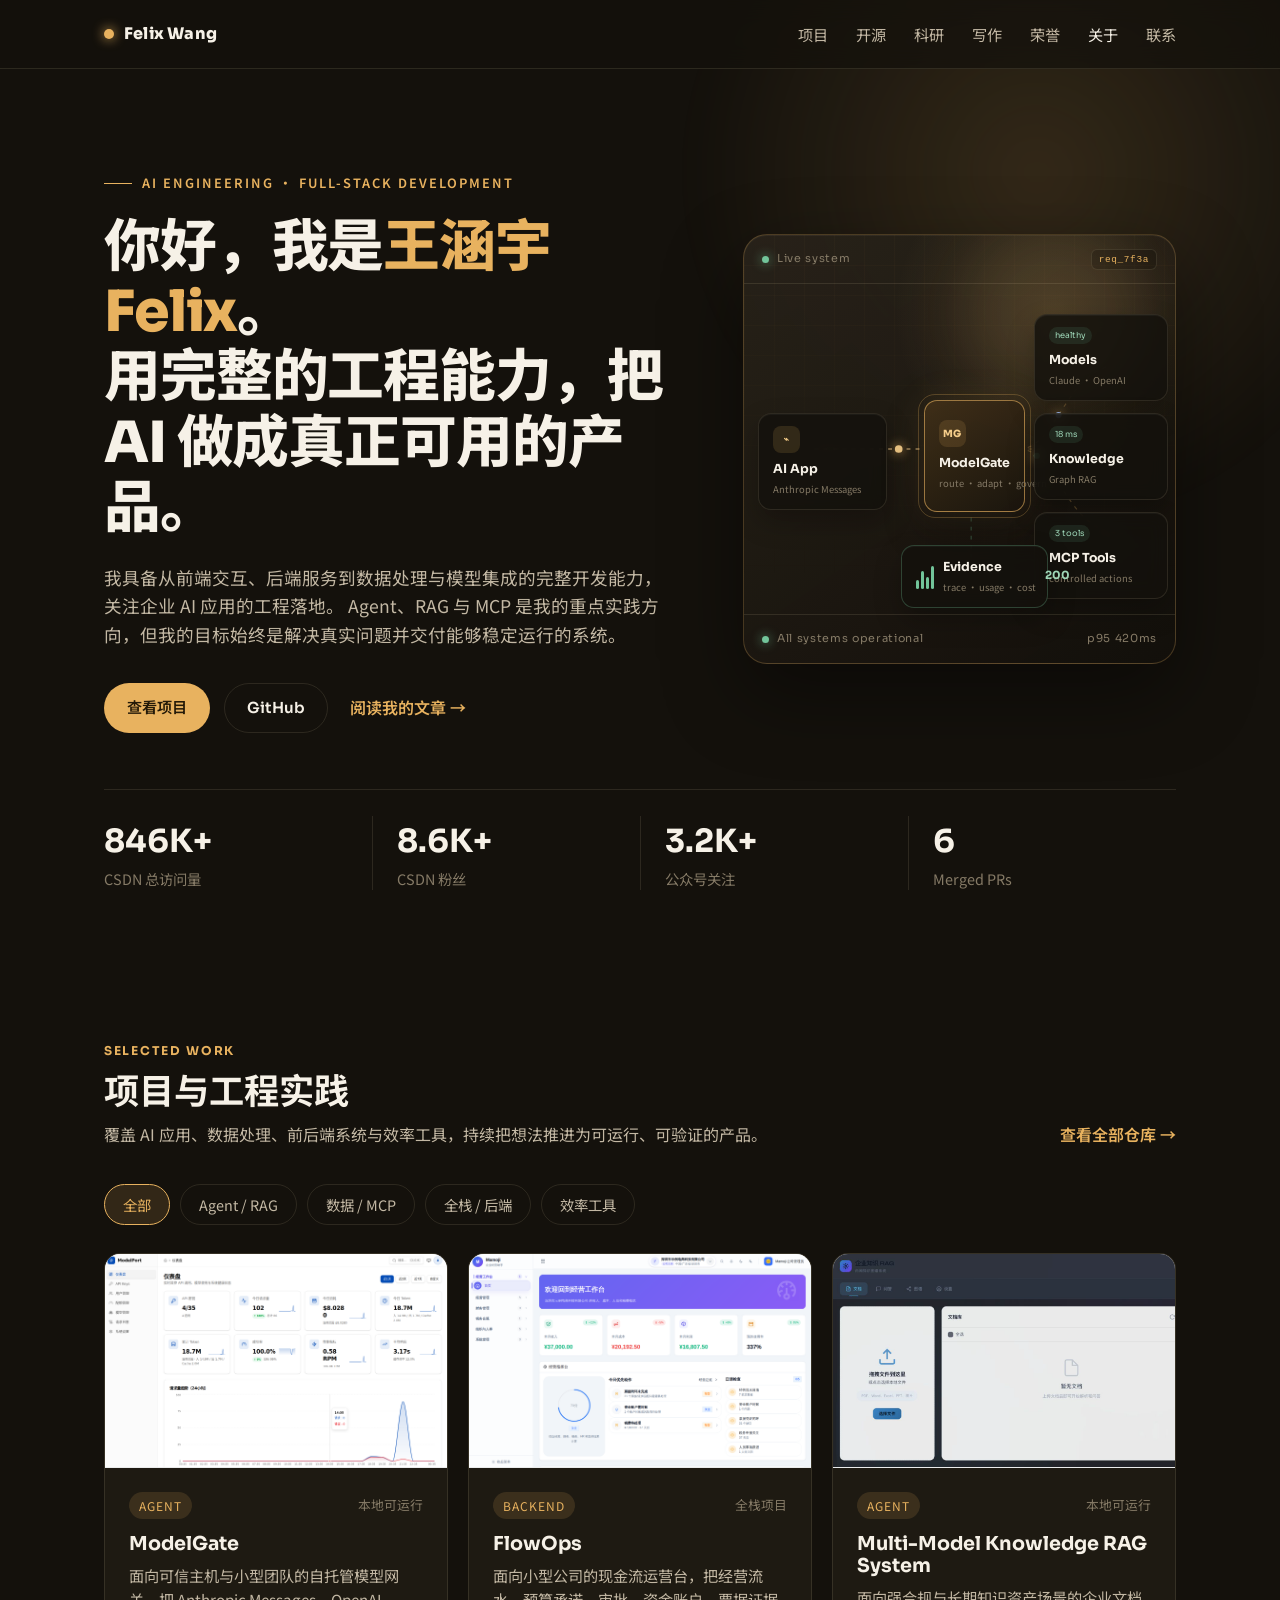
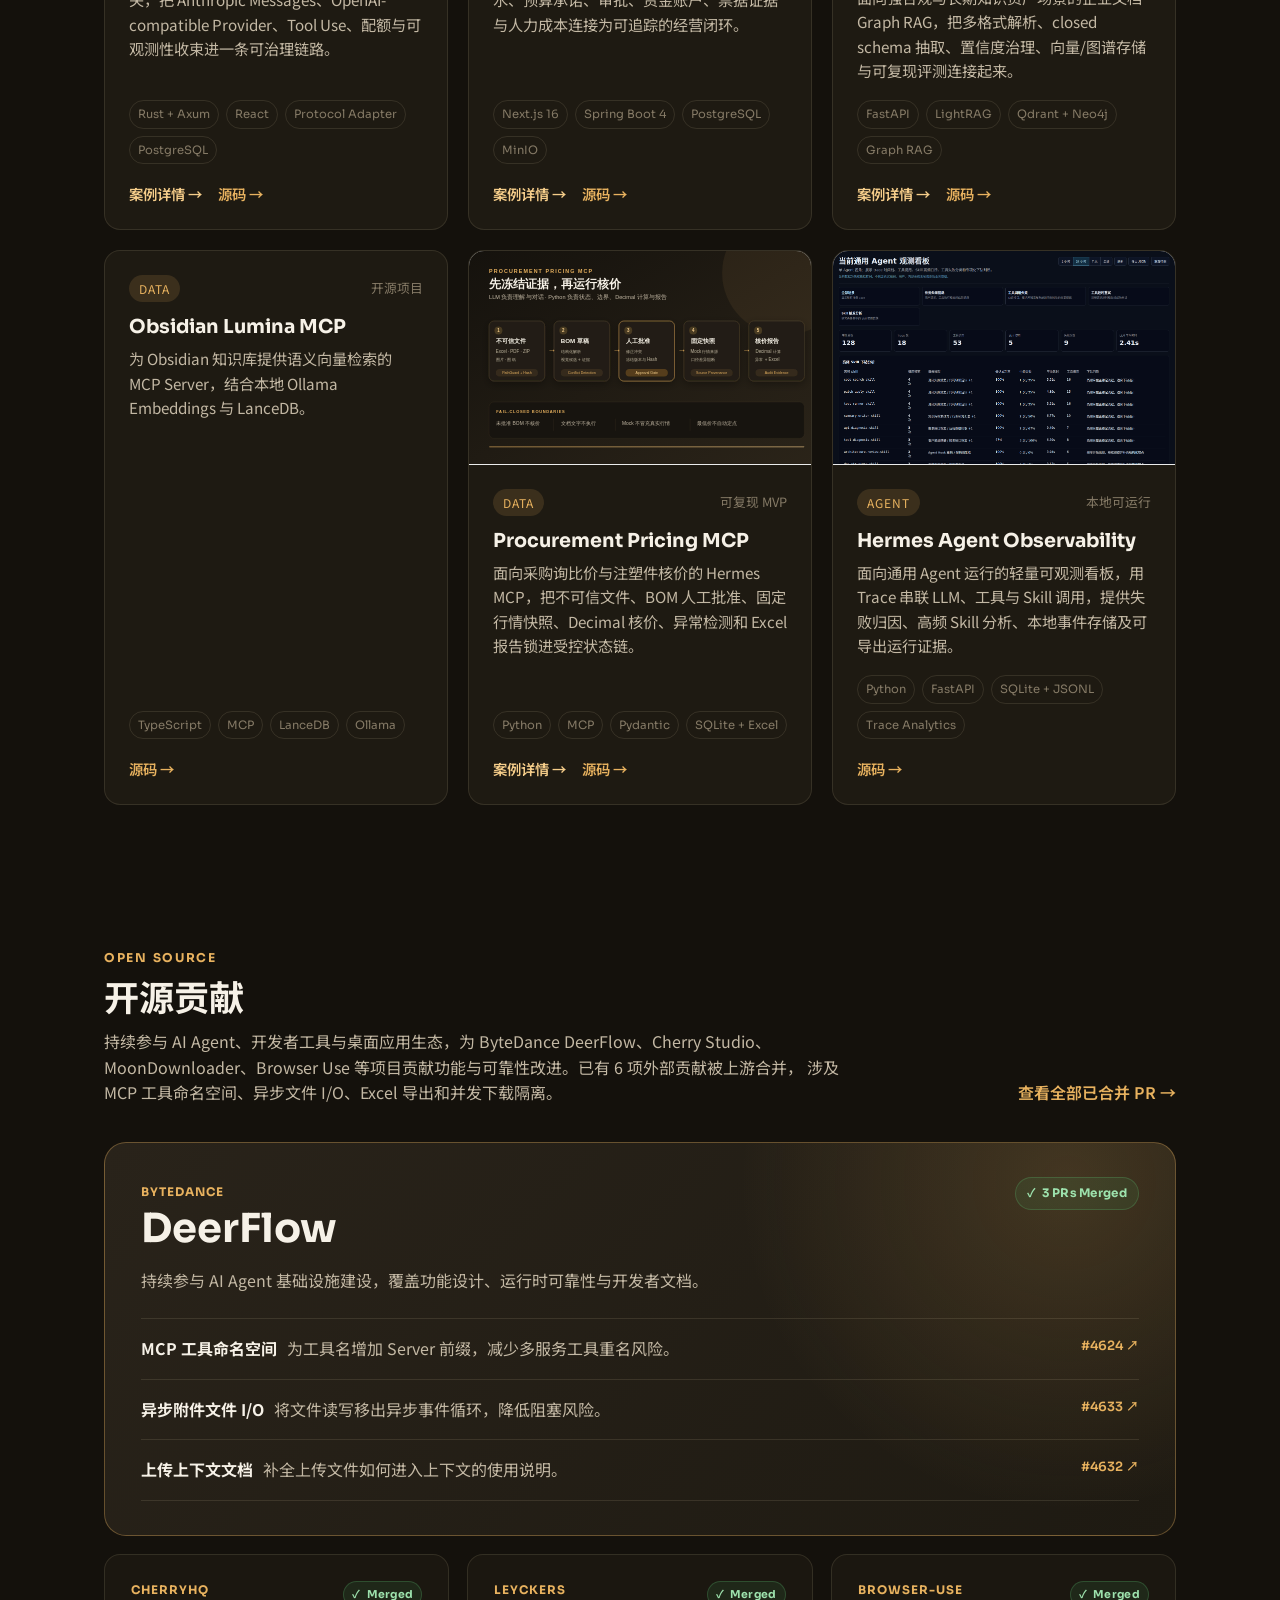
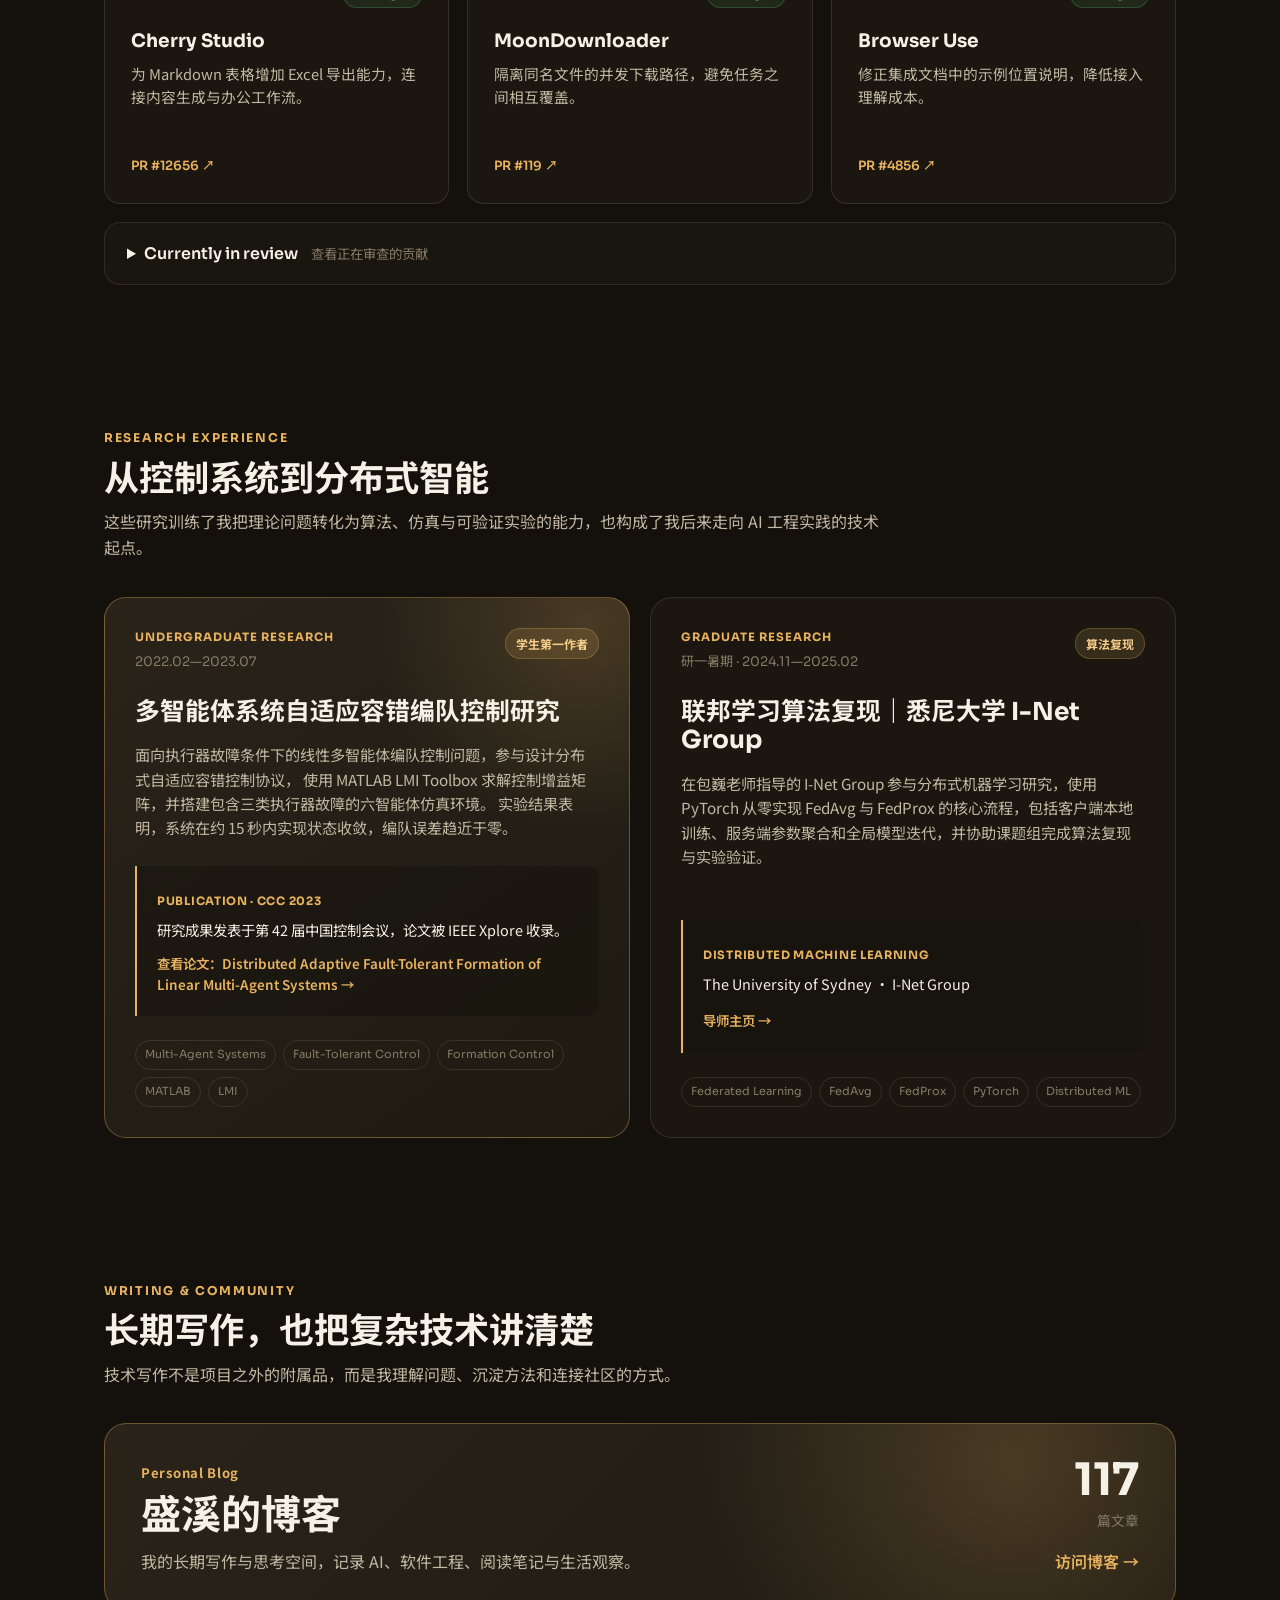
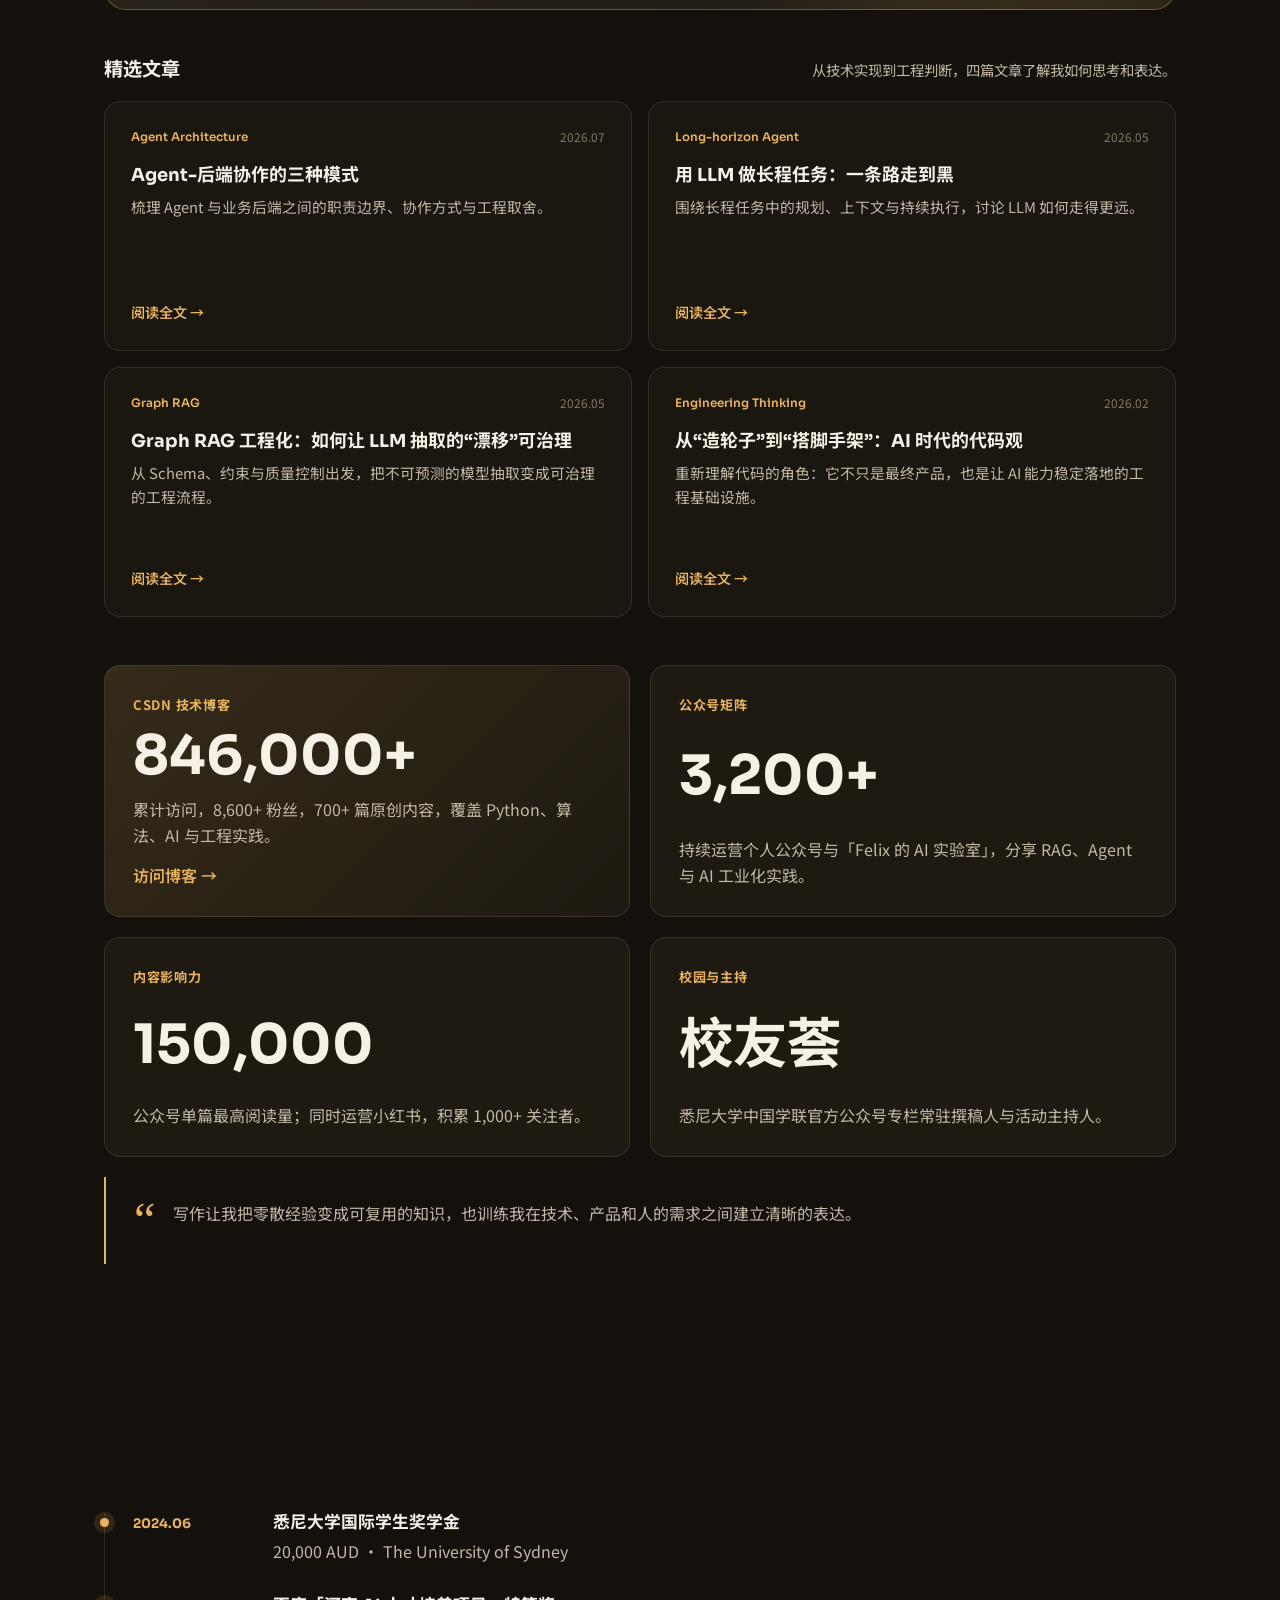
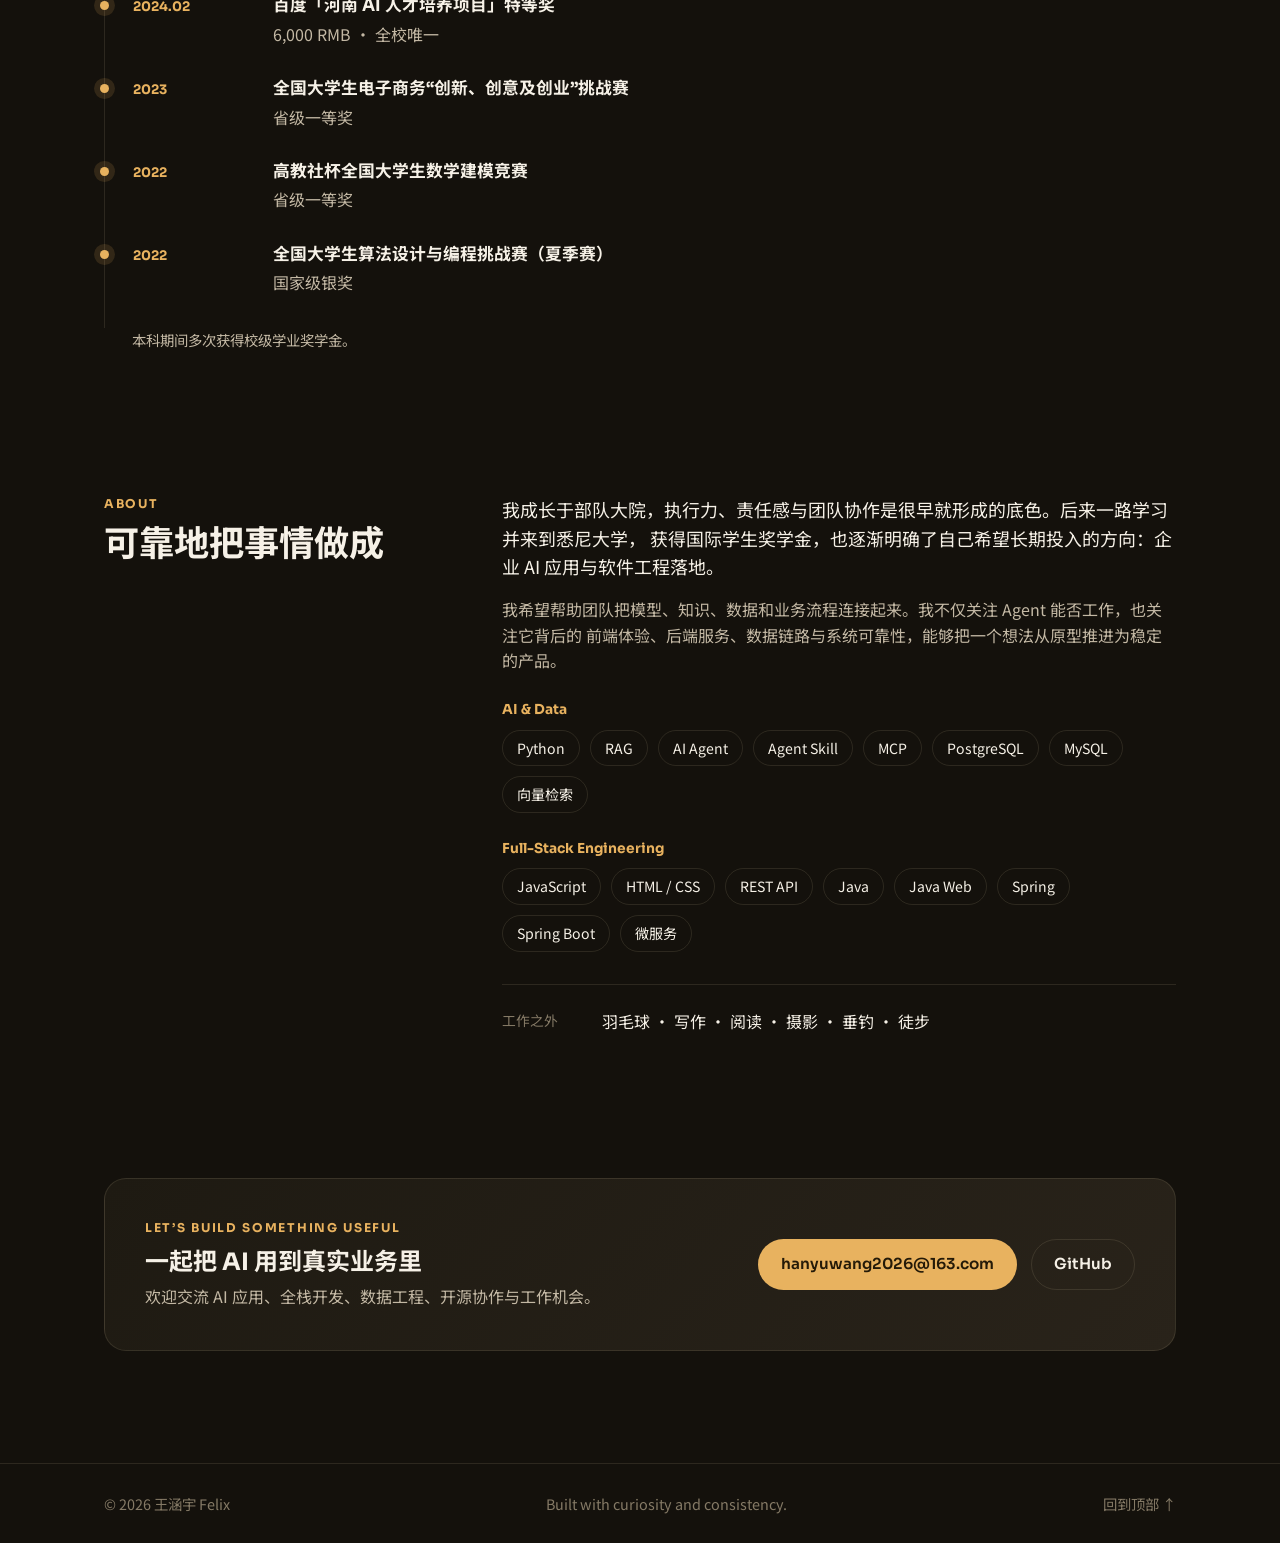
==== commit 7bfc4b86: "Correct 2022 modeling competition award" ====
--- a/index.html
+++ b/index.html
@@ -383,7 +383,7 @@
         </li>
         <li>
           <time>2022</time>
-          <div><h3>高教社杯全国大学生数学建模竞赛</h3><p>省级二等奖</p></div>
+          <div><h3>高教社杯全国大学生数学建模竞赛</h3><p>省级一等奖</p></div>
         </li>
         <li>
           <time>2022</time>
